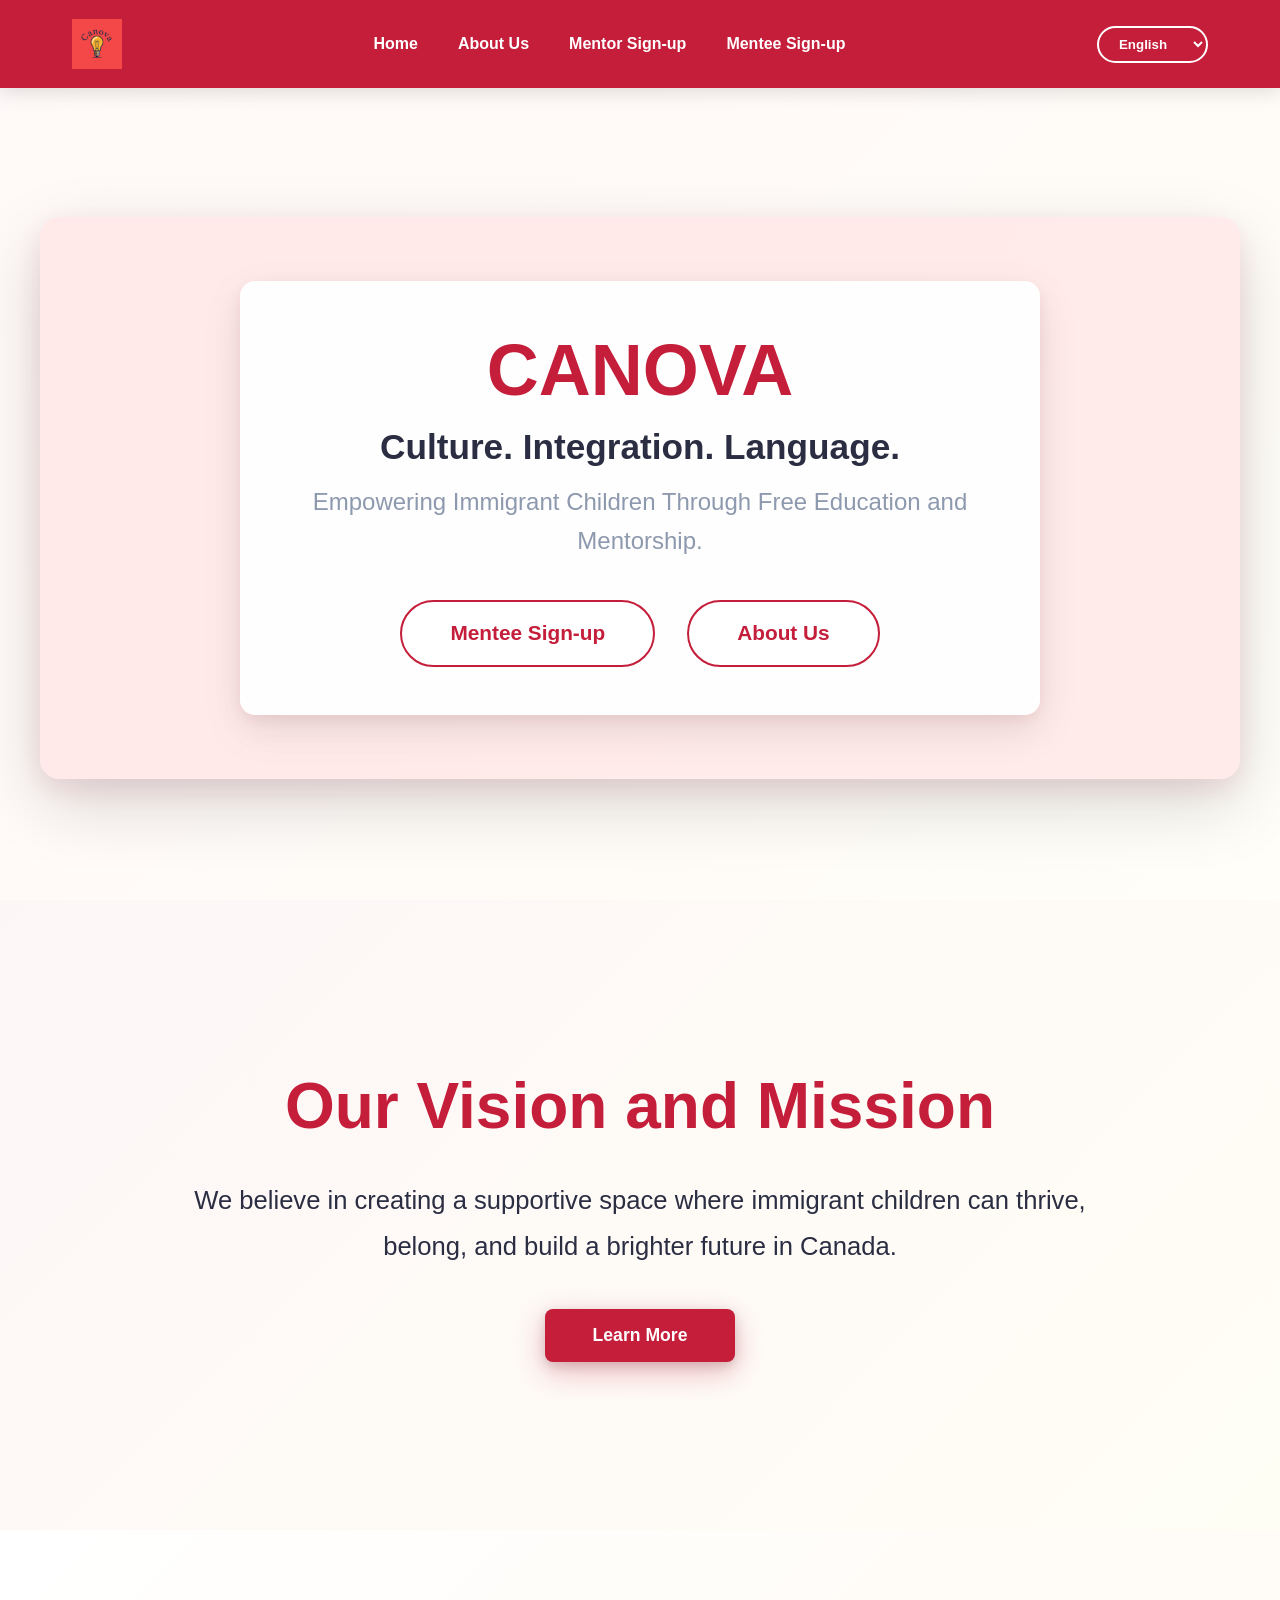
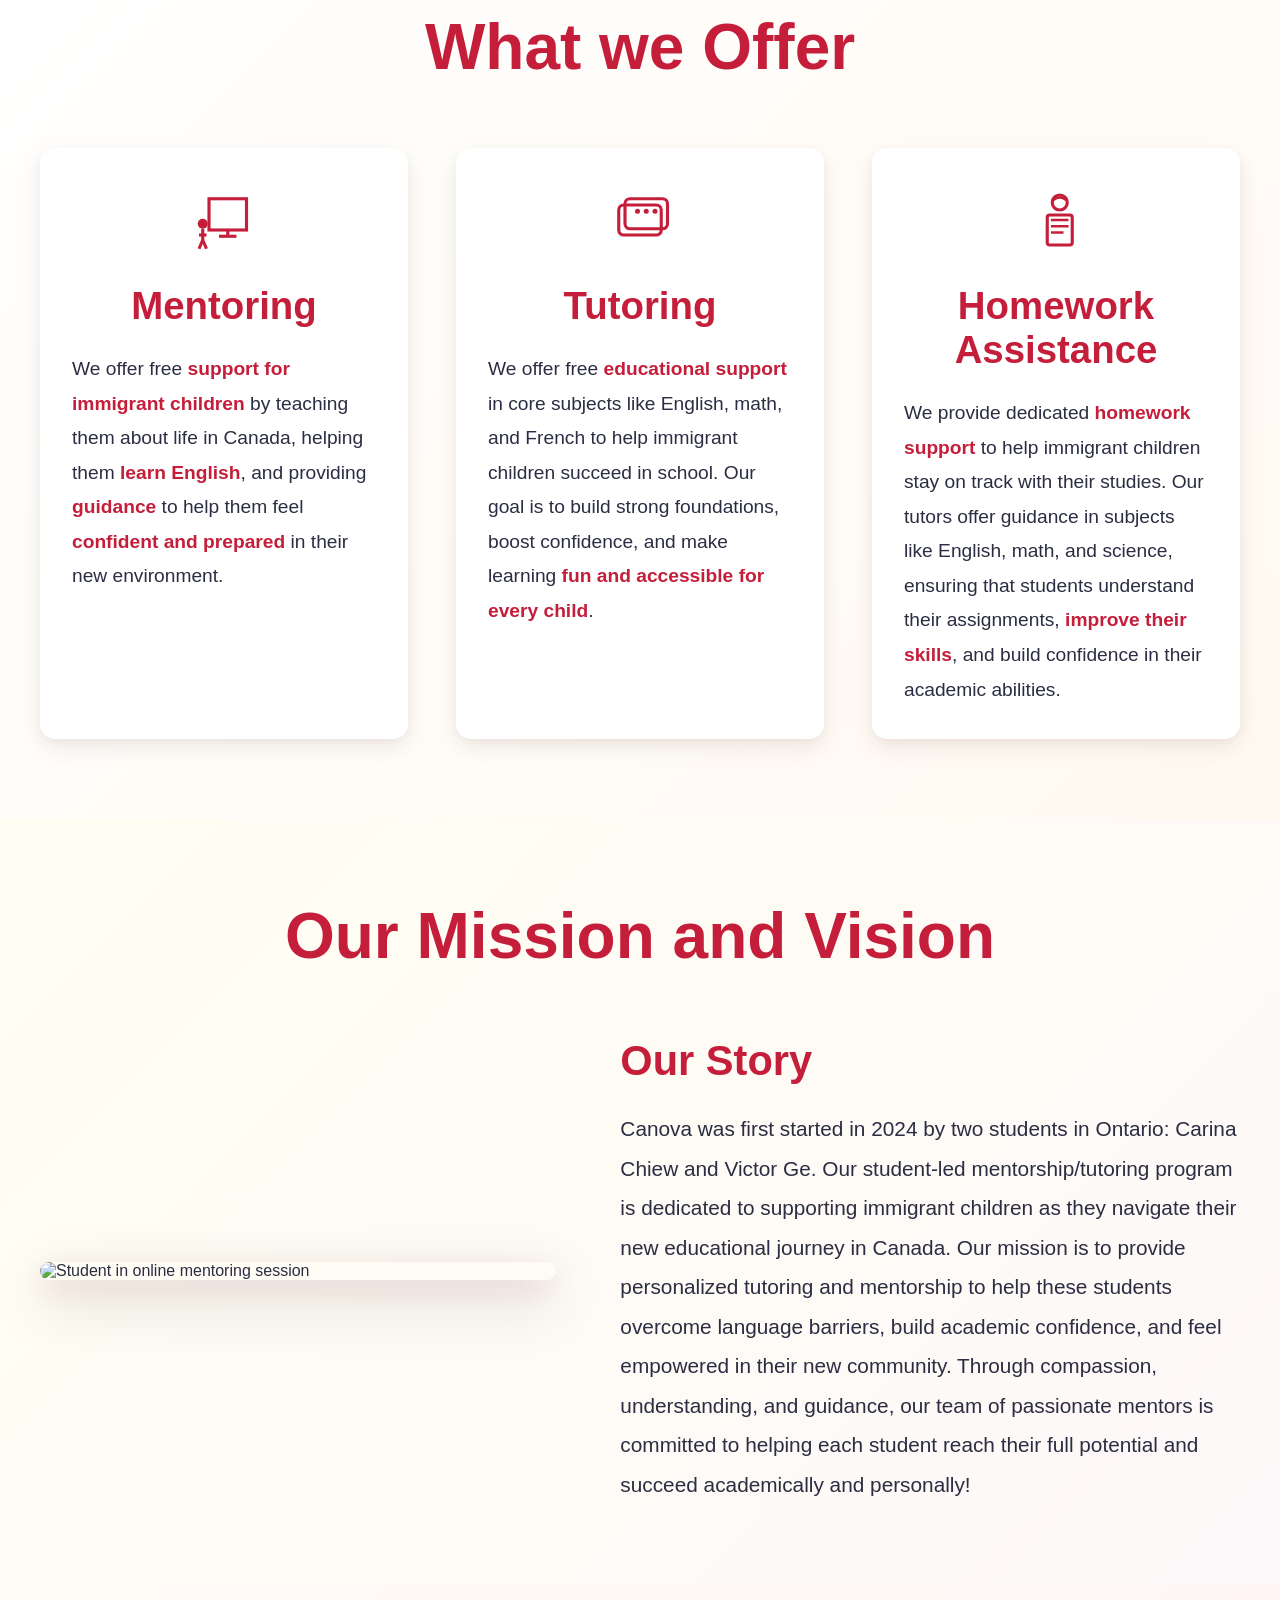
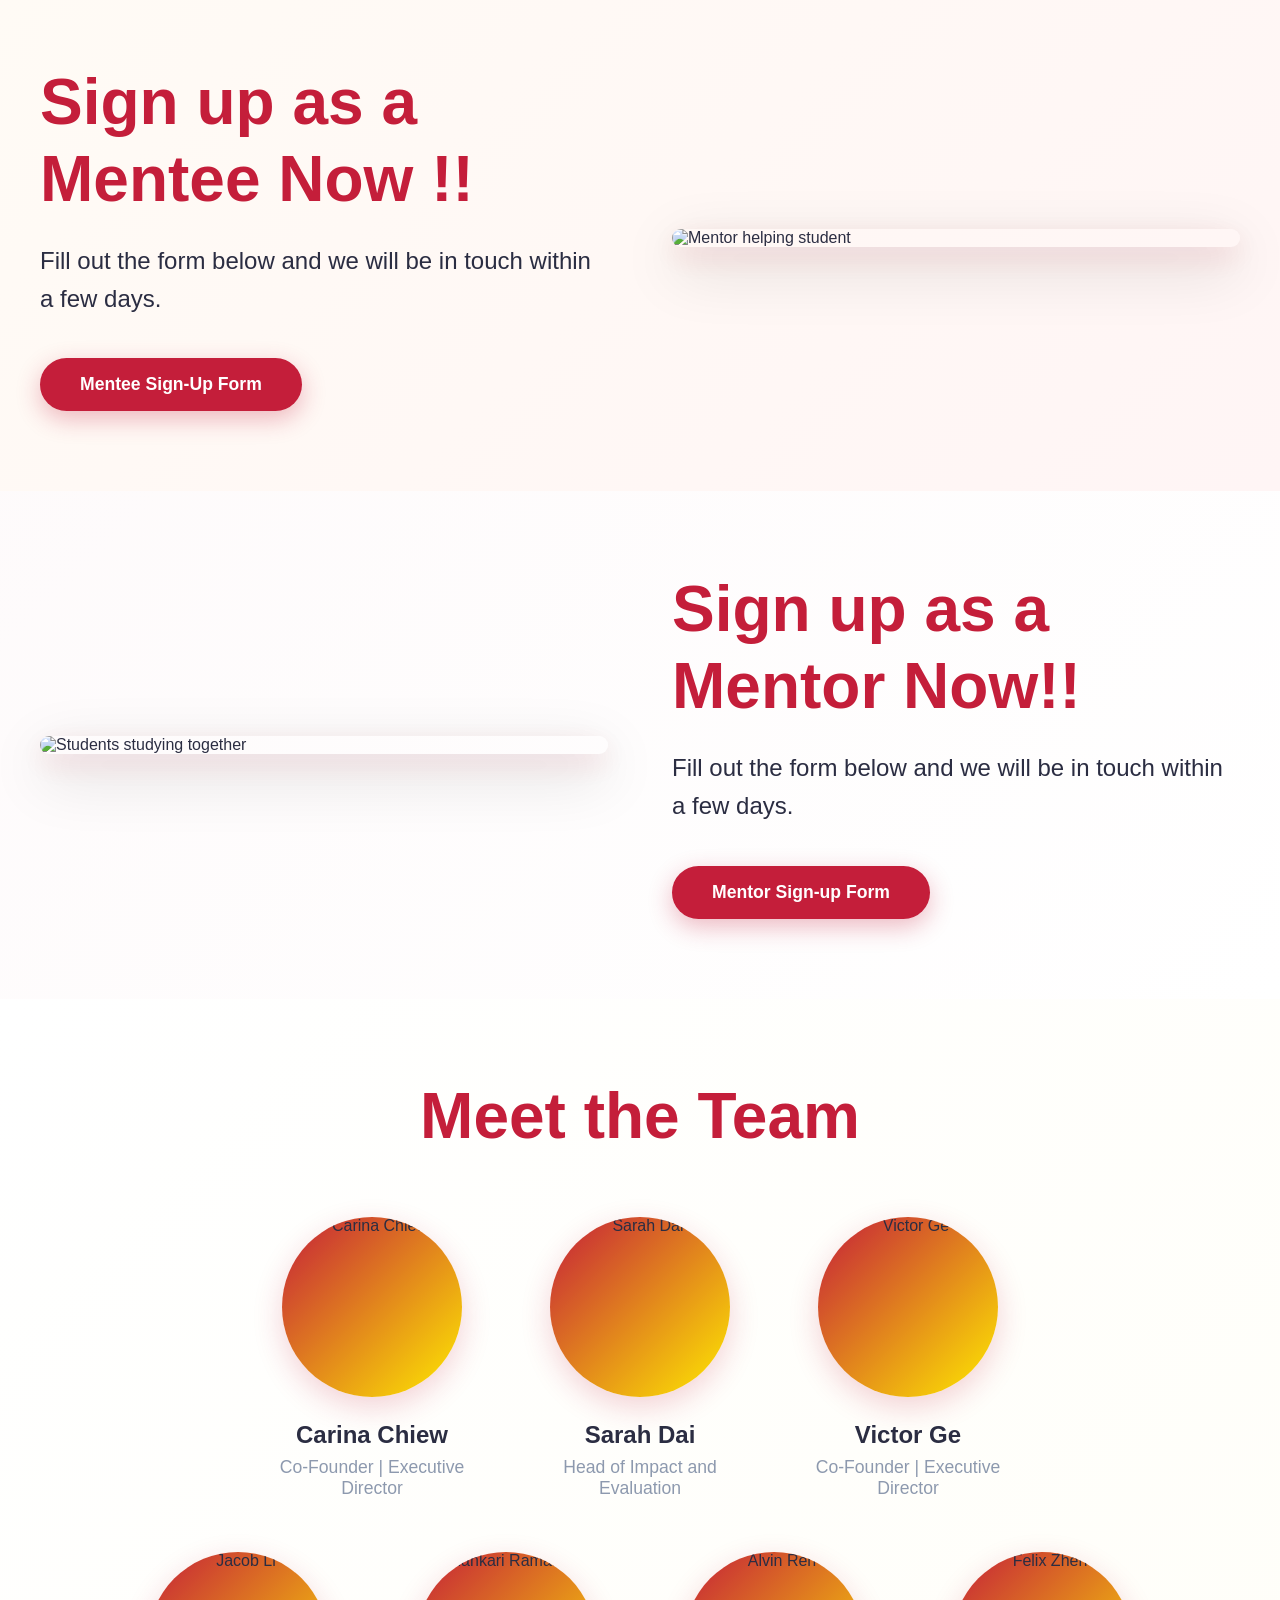
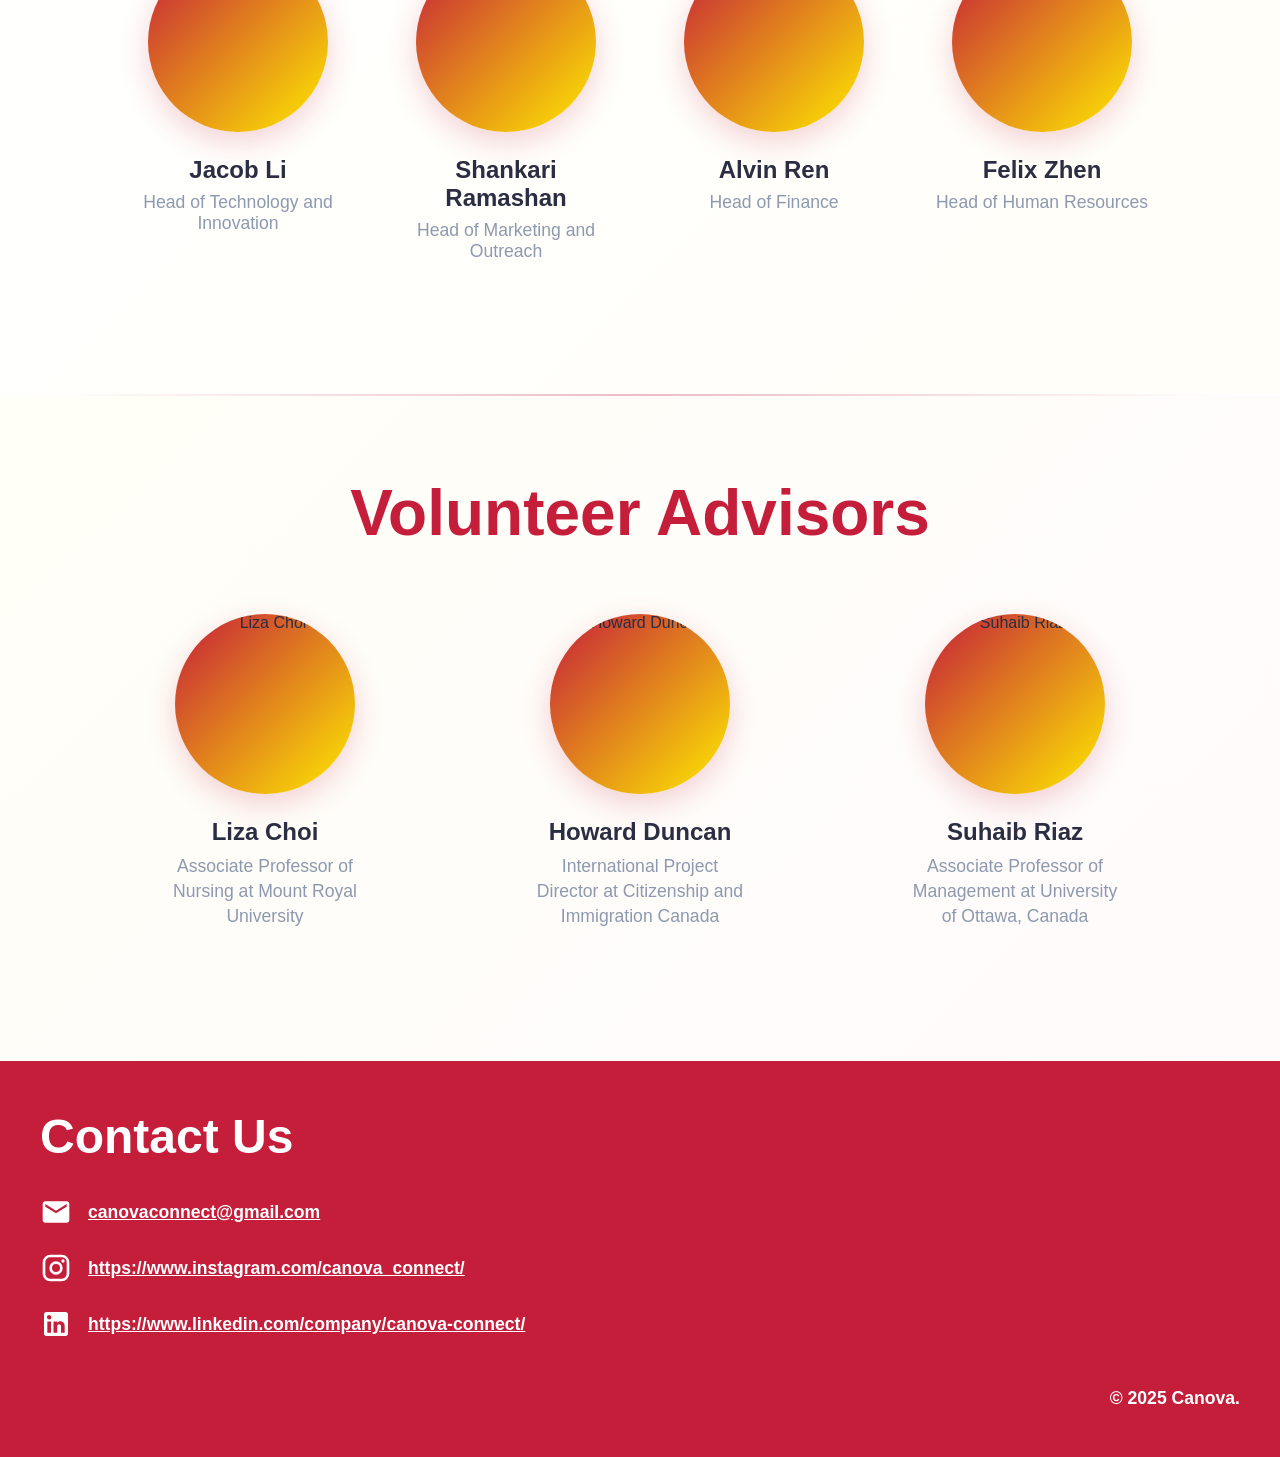
==== index.html @ a2d25b33 "Add logo" ====
<!DOCTYPE html>
<html lang="en">
<head>
    <meta charset="UTF-8">
    <meta name="viewport" content="width=device-width, initial-scale=1.0">
    <title>Canova - Mentoring Excellence</title>
    <link rel="stylesheet" href="styles.css">
</head>
<body class="page-loading">
    <section class="home" id="home">
        <nav class="home-navbar">
            <div class="nav-container">
                <img src="Images/Canova Logo.png" alt="Canova Logo" class="navbar-logo">
                <ul class="nav-links">
                    <li><a href="#home">Home</a></li>
                    <li><a href="#about">About Us</a></li>
                    <li><a href="#mentor">Mentor Sign-up</a></li>
                    <li><a href="#mentee">Mentee Sign-up</a></li>
                </ul>
                <div class="language-selector">
                    <select id="languageSelect">
                        <option value="en">English</option>
                        <option value="zh">中文</option>
                        <option value="fr">Français</option>
                        <option value="ar">العربية</option>
                    </select>
                </div>
            </div>
        </nav>
        <div class="home-graphic">
            <div class="home-content">
                <h1 class="home-title">CANOVA</h1>
                <p class="home-subtitle">Culture. Integration. Language.</p>
                <p class="home-description">Empowering Immigrant Children Through Free Education and Mentorship.</p>
                <div class="home-buttons">
                    <button class="home-btn">Mentee Sign-up</button>
                    <button class="home-btn">About Us</button>
                </div>
            </div>
        </div>
    </section>

    <section class="vision-mission">
        <div class="vision-content">
            <h2 class="vision-title">Our Vision and Mission</h2>
            <p class="vision-description">We believe in creating a supportive space where immigrant children can thrive, belong, and build a brighter future in Canada.</p>
            <button class="vision-btn">Learn More</button>
        </div>
    </section>

    <section class="services">
        <h2 class="services-title">What we Offer</h2>
        <div class="services-grid">
            <div class="service-card">
                <div class="service-icon">
                    <svg viewBox="0 0 64 64" width="80" height="80">
                        <rect x="20" y="15" width="30" height="25" fill="none" stroke="currentColor" stroke-width="2.5"/>
                        <line x1="35" y1="40" x2="35" y2="45" stroke="currentColor" stroke-width="2.5"/>
                        <line x1="28" y1="45" x2="42" y2="45" stroke="currentColor" stroke-width="2.5"/>
                        <circle cx="15" cy="35" r="4" fill="currentColor"/>
                        <line x1="15" y1="39" x2="15" y2="48" stroke="currentColor" stroke-width="2.5"/>
                        <line x1="12" y1="44" x2="18" y2="44" stroke="currentColor" stroke-width="2.5"/>
                        <line x1="15" y1="48" x2="12" y2="55" stroke="currentColor" stroke-width="2.5"/>
                        <line x1="15" y1="48" x2="18" y2="55" stroke="currentColor" stroke-width="2.5"/>
                    </svg>
                </div>
                <h3 class="service-name">Mentoring</h3>
                <p class="service-description">We offer free <strong>support for immigrant children</strong> by teaching them about life in Canada, helping them <strong>learn English</strong>, and providing <strong>guidance</strong> to help them feel <strong>confident and prepared</strong> in their new environment.</p>
            </div>

            <div class="service-card">
                <div class="service-icon">
                    <svg viewBox="0 0 64 64" width="80" height="80">
                        <rect x="15" y="20" width="34" height="24" rx="4" fill="none" stroke="currentColor" stroke-width="2.5"/>
                        <rect x="20" y="15" width="34" height="24" rx="4" fill="none" stroke="currentColor" stroke-width="2.5"/>
                        <circle cx="30" cy="25" r="2" fill="currentColor"/>
                        <circle cx="37" cy="25" r="2" fill="currentColor"/>
                        <circle cx="44" cy="25" r="2" fill="currentColor"/>
                    </svg>
                </div>
                <h3 class="service-name">Tutoring</h3>
                <p class="service-description">We offer free <strong>educational support</strong> in core subjects like English, math, and French to help immigrant children succeed in school. Our goal is to build strong foundations, boost confidence, and make learning <strong>fun and accessible for every child</strong>.</p>
            </div>

            <div class="service-card">
                <div class="service-icon">
                    <svg viewBox="0 0 64 64" width="80" height="80">
                        <rect x="25" y="28" width="20" height="24" rx="2" fill="none" stroke="currentColor" stroke-width="2.5"/>
                        <line x1="28" y1="32" x2="42" y2="32" stroke="currentColor" stroke-width="2"/>
                        <line x1="28" y1="37" x2="42" y2="37" stroke="currentColor" stroke-width="2"/>
                        <line x1="28" y1="42" x2="38" y2="42" stroke="currentColor" stroke-width="2"/>
                        <circle cx="35" cy="18" r="6" fill="none" stroke="currentColor" stroke-width="2.5"/>
                        <path d="M 30 16 Q 35 12 40 16" fill="none" stroke="currentColor" stroke-width="2"/>
                    </svg>
                </div>
                <h3 class="service-name">Homework Assistance</h3>
                <p class="service-description">We provide dedicated <strong>homework support</strong> to help immigrant children stay on track with their studies. Our tutors offer guidance in subjects like English, math, and science, ensuring that students understand their assignments, <strong>improve their skills</strong>, and build confidence in their academic abilities.</p>
            </div>
        </div>
    </section>

    <section class="about" id="about">
        <h2 class="about-title">Our Mission and Vision</h2>
        <div class="about-content">
            <div class="about-image">
                <img src="https://images.unsplash.com/photo-1588196749597-9ff075ee6b5b?w=800&h=600&fit=crop" alt="Student in online mentoring session">
            </div>
            <div class="about-text">
                <h3 class="about-subtitle">Our Story</h3>
                <p class="about-description">Canova was first started in 2024 by two students in Ontario: Carina Chiew and Victor Ge. Our student-led mentorship/tutoring program is dedicated to supporting immigrant children as they navigate their new educational journey in Canada. Our mission is to provide personalized tutoring and mentorship to help these students overcome language barriers, build academic confidence, and feel empowered in their new community. Through compassion, understanding, and guidance, our team of passionate mentors is committed to helping each student reach their full potential and succeed academically and personally!</p>
            </div>
        </div>
    </section>

    <section class="mentee-signup" id="mentee">
        <div class="mentee-content">
            <div class="mentee-text">
                <h2 class="mentee-title">Sign up as a Mentee Now !!</h2>
                <p class="mentee-subtitle">Fill out the form below and we will be in touch within a few days.</p>
                <button class="mentee-btn" onclick="window.open('https://docs.google.com/forms/d/e/1FAIpQLScs2zpTqxPdAQpBk4D53STy0YAyJtk_Uyi7zuVWt-JgDgeX0w/viewform', '_blank')">Mentee Sign-Up Form</button>
            </div>
            <div class="mentee-image">
                <img src="https://images.unsplash.com/photo-1509062522246-3755977927d7?w=800&h=600&fit=crop" alt="Mentor helping student">
            </div>
        </div>
    </section>

    <section class="mentor-signup" id="mentor">
        <div class="mentor-content">
            <div class="mentor-image">
                <img src="images/Canova Mentor.jpg" alt="Students studying together">
            </div>
            <div class="mentor-text">
                <h2 class="mentor-title">Sign up as a Mentor Now!!</h2>
                <p class="mentor-subtitle">Fill out the form below and we will be in touch within a few days.</p>
                <button class="mentor-btn" onclick="window.open('https://docs.google.com/forms/d/e/1FAIpQLScNEkWO2XZWXplCTbgCSlNA4Svyn-ZhU9j05waQY27UTlFPFA/viewform', '_blank')">Mentor Sign-up Form</button>
            </div>
        </div>
    </section>

    <section class="team" id="team">
        <h2 class="team-title">Meet the Team</h2>
        <div class="team-container">
            <div class="team-row">
                <div class="team-member">
                    <div class="team-circle">
                        <img src="images/carina.jpg" alt="Carina Chiew">
                    </div>
                    <h3 class="member-name">Carina Chiew</h3>
                    <p class="member-position">Co-Founder | Executive Director</p>
                </div>
                <div class="team-member">
                    <div class="team-circle">
                        <img src="images/sarah.jpg" alt="Sarah Dai">
                    </div>
                    <h3 class="member-name">Sarah Dai</h3>
                    <p class="member-position">Head of Impact and Evaluation</p>
                </div>
                <div class="team-member">
                    <div class="team-circle">
                        <img src="images/victor.jpg" alt="Victor Ge">
                    </div>
                    <h3 class="member-name">Victor Ge</h3>
                    <p class="member-position">Co-Founder | Executive Director</p>
                </div>
            </div>
            <div class="team-row team-row-centered">
                <div class="team-member">
                    <div class="team-circle">
                        <img src="images/jacob.jpg" alt="Jacob Li">
                    </div>
                    <h3 class="member-name">Jacob Li</h3>
                    <p class="member-position">Head of Technology and Innovation</p>
                </div>
                <div class="team-member">
                    <div class="team-circle">
                        <img src="images/shankari.jpg" alt="Shankari Ramashan">
                    </div>
                    <h3 class="member-name">Shankari Ramashan</h3>
                    <p class="member-position">Head of Marketing and Outreach</p>
                </div>
                <div class="team-member">
                    <div class="team-circle">
                        <img src="images/alvin.jpg" alt="Alvin Ren">
                    </div>
                    <h3 class="member-name">Alvin Ren</h3>
                    <p class="member-position">Head of Finance</p>
                </div>
                <div class="team-member">
                    <div class="team-circle">
                        <img src="images/felix.jpg" alt="Felix Zhen">
                    </div>
                    <h3 class="member-name">Felix Zhen</h3>
                    <p class="member-position">Head of Human Resources</p>
                </div>
            </div>
        </div>
    </section>

    <div class="section-divider"></div>

    <section class="advisors" id="advisors">
        <h2 class="advisors-title">Volunteer Advisors</h2>
        <div class="advisors-container">
            <div class="team-row">
                <div class="team-member">
                    <div class="team-circle">
                        <img src="images/liza.jpg" alt="Liza Choi">
                    </div>
                    <h3 class="member-name">Liza Choi</h3>
                    <p class="member-position">Associate Professor of Nursing at Mount Royal University</p>
                </div>
                <div class="team-member">
                    <div class="team-circle">
                        <img src="images/howard.jpg" alt="Howard Duncan">
                    </div>
                    <h3 class="member-name">Howard Duncan</h3>
                    <p class="member-position">International Project Director at Citizenship and Immigration Canada</p>
                </div>
                <div class="team-member">
                    <div class="team-circle">
                        <img src="images/suhaib.jpg" alt="Suhaib Riaz">
                    </div>
                    <h3 class="member-name">Suhaib Riaz</h3>
                    <p class="member-position">Associate Professor of Management at University of Ottawa, Canada</p>
                </div>
            </div>
        </div>
    </section>

    <footer class="footer">
        <div class="footer-content">
            <h2 class="footer-title">Contact Us</h2>
            <div class="footer-links">
                <div class="footer-item">
                    <svg class="footer-icon" viewBox="0 0 24 24" width="32" height="32">
                        <path fill="currentColor" d="M20 4H4c-1.1 0-1.99.9-1.99 2L2 18c0 1.1.9 2 2 2h16c1.1 0 2-.9 2-2V6c0-1.1-.9-2-2-2zm0 4l-8 5-8-5V6l8 5 8-5v2z"/>
                    </svg>
                    <a href="mailto:canovaconnect@gmail.com">canovaconnect@gmail.com</a>
                </div>
                <div class="footer-item">
                    <svg class="footer-icon" viewBox="0 0 24 24" width="32" height="32">
                        <path fill="currentColor" d="M7.8 2h8.4C19.4 2 22 4.6 22 7.8v8.4a5.8 5.8 0 0 1-5.8 5.8H7.8C4.6 22 2 19.4 2 16.2V7.8A5.8 5.8 0 0 1 7.8 2m-.2 2A3.6 3.6 0 0 0 4 7.6v8.8C4 18.39 5.61 20 7.6 20h8.8a3.6 3.6 0 0 0 3.6-3.6V7.6C20 5.61 18.39 4 16.4 4H7.6m9.65 1.5a1.25 1.25 0 0 1 1.25 1.25A1.25 1.25 0 0 1 17.25 8 1.25 1.25 0 0 1 16 6.75a1.25 1.25 0 0 1 1.25-1.25M12 7a5 5 0 0 1 5 5 5 5 0 0 1-5 5 5 5 0 0 1-5-5 5 5 0 0 1 5-5m0 2a3 3 0 0 0-3 3 3 3 0 0 0 3 3 3 3 0 0 0 3-3 3 3 0 0 0-3-3z"/>
                    </svg>
                    <a href="https://www.instagram.com/canova_connect/" target="_blank">https://www.instagram.com/canova_connect/</a>
                </div>
                <div class="footer-item">
                    <svg class="footer-icon" viewBox="0 0 24 24" width="32" height="32">
                        <path fill="currentColor" d="M19 3a2 2 0 0 1 2 2v14a2 2 0 0 1-2 2H5a2 2 0 0 1-2-2V5a2 2 0 0 1 2-2h14m-.5 15.5v-5.3a3.26 3.26 0 0 0-3.26-3.26c-.85 0-1.84.52-2.32 1.3v-1.11h-2.79v8.37h2.79v-4.93c0-.77.62-1.4 1.39-1.4a1.4 1.4 0 0 1 1.4 1.4v4.93h2.79M6.88 8.56a1.68 1.68 0 0 0 1.68-1.68c0-.93-.75-1.69-1.68-1.69a1.69 1.69 0 0 0-1.69 1.69c0 .93.76 1.68 1.69 1.68m1.39 9.94v-8.37H5.5v8.37h2.77z"/>
                    </svg>
                    <a href="https://www.linkedin.com/company/canova-connect/" target="_blank">https://www.linkedin.com/company/canova-connect/</a>
                </div>
            </div>
            <p class="footer-copyright">© 2025 Canova.</p>
        </div>
    </footer>

    <script src="script.js"></script>
</body>
</html>
---- styles.css ----
* {
    margin: 0;
    padding: 0;
    box-sizing: border-box;
}

:root {
    --canova-red: #C41E3A;
    --canova-yellow: #FFEB00;
    --canova-white: #FFFFFF;
    --text-dark: #2B2D42;
    --text-light: #8D99AE;
}

body {
    font-family: 'Segoe UI', Tahoma, Geneva, Verdana, sans-serif;
    overflow-x: hidden;
    background-color: var(--canova-white);
    color: var(--text-dark);
}

body.page-loading .home-navbar {
    opacity: 0;
}

body.page-loaded .home-navbar {
    animation: navbarFadeIn 0.6s ease forwards;
}

body.page-loading .home-content,
body.page-loading .home-graphic {
    opacity: 0;
    transform: translateY(40px);
}

body.page-loaded .home-content {
    animation: slideUpFadeIn 0.8s ease 0.2s forwards;
}

body.page-loaded .home-graphic {
    animation: slideUpFadeIn 0.8s ease 0.3s forwards;
}

@keyframes navbarFadeIn {
    from {
        opacity: 0;
    }
    to {
        opacity: 1;
    }
}

@keyframes slideUpFadeIn {
    from {
        opacity: 0;
        transform: translateY(40px);
    }
    to {
        opacity: 1;
        transform: translateY(0);
    }
}

/* Home Section */
.home {
    min-height: 100vh;
    display: flex;
    flex-direction: column;
    align-items: center;
    justify-content: center;
    padding: 0;
    position: relative;
    width: 100%;
    background: linear-gradient(135deg, #FFF8F8 0%, #FFFEF8 100%);
}

/* Home Navbar */
.home-navbar {
    width: 100%;
    background: var(--canova-red);
    backdrop-filter: blur(10px);
    box-shadow: 0 2px 20px rgba(0, 0, 0, 0.15);
    position: fixed;
    top: 0;
    left: 0;
    z-index: 1000;
}

.nav-container {
    max-width: 1200px;
    margin: 0 auto;
    padding: 1.2rem 2rem;
    display: flex;
    justify-content: space-between;
    align-items: center;
    gap: 2rem;
}

.navbar-logo {
    height: 50px;
    width: auto;
    object-fit: contain;
}

.nav-links {
    display: flex;
    list-style: none;
    gap: 2.5rem;
    margin: 0;
}

.nav-links a {
    text-decoration: none;
    color: white;
    font-weight: 600;
    font-size: 1rem;
    transition: color 0.3s ease;
    position: relative;
}

.nav-links a:hover {
    color: var(--canova-yellow);
}

.nav-links a::after {
    content: '';
    position: absolute;
    bottom: -5px;
    left: 0;
    width: 0;
    height: 2px;
    background: var(--canova-yellow);
    transition: width 0.3s ease;
}

.nav-links a:hover::after {
    width: 100%;
}

/* Language Selector */
.language-selector select {
    padding: 0.5rem 1rem;
    border: 2px solid white;
    border-radius: 25px;
    background: transparent;
    color: white;
    font-weight: 600;
    cursor: pointer;
    transition: all 0.3s ease;
    outline: none;
}

.language-selector select:hover {
    background: white;
    color: var(--canova-red);
}

.language-selector select:focus {
    box-shadow: 0 0 0 3px rgba(255, 255, 255, 0.3);
}

.home-graphic {
    width: 100%;
    max-width: 1200px;
    background-image: url('images/Canova Grad.jpg');
    background-size: cover;
    background-position: center;
    background-repeat: no-repeat;
    border-radius: 20px;
    padding: 4rem 2rem;
    box-shadow: 0 25px 70px rgba(0, 0, 0, 0.15), 0 10px 30px rgba(196, 30, 58, 0.1);
    display: flex;
    align-items: center;
    justify-content: center;
    min-height: 500px;
    margin-top: 6rem;
    position: relative;
    transition: transform 0.3s ease, box-shadow 0.3s ease;
}

.home-graphic:hover {
    transform: translateY(-5px);
    box-shadow: 0 30px 80px rgba(0, 0, 0, 0.2), 0 15px 40px rgba(196, 30, 58, 0.15);
}

.home-graphic::before {
    content: '';
    position: absolute;
    top: 0;
    left: 0;
    right: 0;
    bottom: 0;
    background: rgba(255, 220, 220, 0.55);
    border-radius: 20px;
    z-index: 1;
}

.home-content {
    text-align: center;
    background: rgba(255, 255, 255, 0.95);
    padding: 3rem;
    border-radius: 15px;
    max-width: 800px;
    position: relative;
    z-index: 2;
    box-shadow: 0 15px 40px rgba(0, 0, 0, 0.1), 0 5px 15px rgba(196, 30, 58, 0.08);
}

.home-title {
    font-size: 4.5rem;
    font-weight: 700;
    color: var(--canova-red);
    margin-bottom: 1rem;
}

.home-subtitle {
    font-size: 2.2rem;
    color: var(--text-dark);
    font-weight: 600;
    margin-bottom: 1rem;
}

.home-description {
    font-size: 1.5rem;
    color: var(--text-light);
    margin-bottom: 2.5rem;
    line-height: 1.6;
}

.home-buttons {
    display: flex;
    gap: 2rem;
    justify-content: center;
    align-items: center;
}

.home-btn {
    padding: 1.2rem 3rem;
    font-size: 1.3rem;
    border: 2px solid var(--canova-red);
    background: var(--canova-white);
    color: var(--canova-red);
    border-radius: 50px;
    cursor: pointer;
    font-weight: 600;
    transition: all 0.3s ease;
}

.home-btn:hover {
    background: var(--canova-red);
    color: white;
    transform: translateY(-3px);
    box-shadow: 0 10px 30px rgba(196, 30, 58, 0.3);
}

/* Vision and Mission Section */
.vision-mission {
    min-height: 70vh;
    display: flex;
    align-items: center;
    justify-content: center;
    padding: 4rem 2rem;
    background: linear-gradient(135deg, rgba(196, 30, 58, 0.04), rgba(255, 235, 0, 0.04));
    position: relative;
}

.vision-content {
    text-align: center;
    max-width: 900px;
    opacity: 0;
    transform: translateY(50px);
    transition: opacity 1s ease, transform 1s ease;
}

.vision-content.visible {
    opacity: 1;
    transform: translateY(0);
}

.vision-title {
    font-size: 4rem;
    font-weight: 700;
    color: var(--canova-red);
    margin-bottom: 2rem;
    line-height: 1.2;
}

.vision-description {
    font-size: 1.6rem;
    color: var(--text-dark);
    line-height: 1.8;
    margin-bottom: 2.5rem;
    font-weight: 400;
}

.vision-btn {
    padding: 1rem 3rem;
    font-size: 1.1rem;
    border: none;
    background: var(--canova-red);
    color: white;
    border-radius: 8px;
    cursor: pointer;
    font-weight: 600;
    transition: all 0.3s ease;
    box-shadow: 0 10px 30px rgba(196, 30, 58, 0.3), 0 4px 12px rgba(0, 0, 0, 0.15);
}

.vision-btn:hover {
    transform: translateY(-4px);
    box-shadow: 0 15px 45px rgba(196, 30, 58, 0.4), 0 8px 20px rgba(0, 0, 0, 0.2);
    background: #A01828;
}

/* Services Section */
.services {
    padding: 5rem 2rem;
    background: linear-gradient(135deg, #FFFFFF 0%, #FFF9F0 100%);
}

.services-title {
    font-size: 4rem;
    font-weight: 700;
    color: var(--canova-red);
    text-align: center;
    margin-bottom: 4rem;
}

.services-grid {
    max-width: 1200px;
    margin: 0 auto;
    display: grid;
    grid-template-columns: repeat(3, 1fr);
    gap: 3rem;
}

.service-card {
    text-align: center;
    padding: 2rem;
    opacity: 0;
    transform: translateY(30px);
    transition: opacity 0.8s ease, transform 0.8s ease, box-shadow 0.3s ease;
    background: white;
    border-radius: 15px;
    box-shadow: 0 8px 25px rgba(0, 0, 0, 0.08), 0 3px 10px rgba(196, 30, 58, 0.05);
}

.service-card:hover {
    transform: translateY(-8px);
    box-shadow: 0 15px 40px rgba(0, 0, 0, 0.12), 0 8px 20px rgba(196, 30, 58, 0.1);
}

.service-card.visible {
    opacity: 1;
    transform: translateY(0);
}

.service-card:nth-child(2) {
    transition-delay: 0.2s;
}

.service-card:nth-child(3) {
    transition-delay: 0.4s;
}

.service-icon {
    color: var(--canova-red);
    margin-bottom: 1.5rem;
    display: flex;
    justify-content: center;
}

.service-name {
    font-size: 2.4rem;
    font-weight: 700;
    color: var(--canova-red);
    margin-bottom: 1.5rem;
}

.service-description {
    font-size: 1.2rem;
    color: var(--text-dark);
    line-height: 1.8;
    text-align: left;
}

.service-description strong {
    color: var(--canova-red);
    font-weight: 600;
}

/* About Section */
.about {
    padding: 5rem 2rem;
    background: linear-gradient(135deg, rgba(255, 235, 0, 0.05), rgba(196, 30, 58, 0.03));
}

.about-title {
    font-size: 4rem;
    font-weight: 700;
    color: var(--canova-red);
    text-align: center;
    margin-bottom: 4rem;
    opacity: 0;
    transform: translateY(30px);
    transition: opacity 0.8s ease, transform 0.8s ease;
}

.about-title.visible {
    opacity: 1;
    transform: translateY(0);
}

.about-content {
    max-width: 1200px;
    margin: 0 auto;
    display: grid;
    grid-template-columns: 1fr 1.2fr;
    gap: 4rem;
    align-items: center;
    opacity: 0;
    transform: translateY(30px);
    transition: opacity 0.8s ease 0.3s, transform 0.8s ease 0.3s;
}

.about-content.visible {
    opacity: 1;
    transform: translateY(0);
}

.about-image {
    border-radius: 20px;
    overflow: hidden;
    box-shadow: 0 20px 60px rgba(0, 0, 0, 0.2), 0 10px 30px rgba(196, 30, 58, 0.12);
    transition: transform 0.3s ease, box-shadow 0.3s ease;
}

.about-image:hover {
    transform: translateY(-5px) scale(1.02);
    box-shadow: 0 25px 70px rgba(0, 0, 0, 0.25), 0 15px 40px rgba(196, 30, 58, 0.18);
}

.about-image img {
    width: 100%;
    height: auto;
    display: block;
}

.about-subtitle {
    font-size: 2.6rem;
    font-weight: 700;
    color: var(--canova-red);
    margin-bottom: 1.5rem;
}

.about-description {
    font-size: 1.3rem;
    color: var(--text-dark);
    line-height: 1.9;
    text-align: left;
}

/* Mentee Sign-up Section */
.mentee-signup {
    padding: 5rem 2rem;
    background: linear-gradient(135deg, #FFFBF5 0%, #FFF5F5 100%);
}

.mentee-content {
    max-width: 1200px;
    margin: 0 auto;
    display: grid;
    grid-template-columns: 1fr 1fr;
    gap: 4rem;
    align-items: center;
    opacity: 0;
    transform: translateY(30px);
    transition: opacity 0.8s ease, transform 0.8s ease;
}

.mentee-content.visible {
    opacity: 1;
    transform: translateY(0);
}

.mentee-text {
    text-align: left;
}

.mentee-title {
    font-size: 4rem;
    font-weight: 700;
    color: var(--canova-red);
    margin-bottom: 1.5rem;
    line-height: 1.2;
}

.mentee-subtitle {
    font-size: 1.5rem;
    color: var(--text-dark);
    margin-bottom: 2.5rem;
    line-height: 1.6;
}

.mentee-btn {
    padding: 1rem 2.5rem;
    font-size: 1.1rem;
    border: none;
    background: var(--canova-red);
    color: white;
    border-radius: 50px;
    cursor: pointer;
    font-weight: 600;
    transition: all 0.3s ease;
    box-shadow: 0 8px 25px rgba(196, 30, 58, 0.3);
}

.mentee-btn:hover {
    transform: translateY(-3px);
    box-shadow: 0 12px 35px rgba(196, 30, 58, 0.4);
    background: #A01828;
}

.mentee-image {
    border-radius: 20px;
    overflow: hidden;
    box-shadow: 0 20px 60px rgba(0, 0, 0, 0.2), 0 10px 30px rgba(196, 30, 58, 0.12);
    transition: transform 0.3s ease, box-shadow 0.3s ease;
}

.mentee-image:hover {
    transform: translateY(-5px) scale(1.02);
    box-shadow: 0 25px 70px rgba(0, 0, 0, 0.25), 0 15px 40px rgba(196, 30, 58, 0.18);
}

.mentee-image img {
    width: 100%;
    height: auto;
    display: block;
}

/* Mentor Sign-up Section */
.mentor-signup {
    padding: 5rem 2rem;
    background: linear-gradient(135deg, rgba(196, 30, 58, 0.02), rgba(255, 255, 255, 0.95));
}

.mentor-content {
    max-width: 1200px;
    margin: 0 auto;
    display: grid;
    grid-template-columns: 1fr 1fr;
    gap: 4rem;
    align-items: center;
    opacity: 0;
    transform: translateY(30px);
    transition: opacity 0.8s ease, transform 0.8s ease;
}

.mentor-content.visible {
    opacity: 1;
    transform: translateY(0);
}

.mentor-text {
    text-align: left;
}

.mentor-title {
    font-size: 4rem;
    font-weight: 700;
    color: var(--canova-red);
    margin-bottom: 1.5rem;
    line-height: 1.2;
}

.mentor-subtitle {
    font-size: 1.5rem;
    color: var(--text-dark);
    margin-bottom: 2.5rem;
    line-height: 1.6;
}

.mentor-btn {
    padding: 1rem 2.5rem;
    font-size: 1.1rem;
    border: none;
    background: var(--canova-red);
    color: white;
    border-radius: 50px;
    cursor: pointer;
    font-weight: 600;
    transition: all 0.3s ease;
    box-shadow: 0 8px 25px rgba(196, 30, 58, 0.3);
}

.mentor-btn:hover {
    transform: translateY(-3px);
    box-shadow: 0 12px 35px rgba(196, 30, 58, 0.4);
    background: #A01828;
}

.mentor-image {
    border-radius: 20px;
    overflow: hidden;
    box-shadow: 0 20px 60px rgba(0, 0, 0, 0.2), 0 10px 30px rgba(196, 30, 58, 0.12);
    transition: transform 0.3s ease, box-shadow 0.3s ease;
}

.mentor-image:hover {
    transform: translateY(-5px) scale(1.02);
    box-shadow: 0 25px 70px rgba(0, 0, 0, 0.25), 0 15px 40px rgba(196, 30, 58, 0.18);
}

.mentor-image img {
    width: 100%;
    height: auto;
    display: block;
}

/* Team Section */
.team {
    padding: 5rem 2rem;
    background: linear-gradient(135deg, #FFFFFF 0%, #FFFEF8 100%);
}

.team-title {
    font-size: 4rem;
    font-weight: 700;
    color: var(--canova-red);
    text-align: center;
    margin-bottom: 4rem;
    opacity: 0;
    transform: translateY(30px);
    transition: opacity 0.8s ease, transform 0.8s ease;
}

.team-title.visible {
    opacity: 1;
    transform: translateY(0);
}

.team-container {
    max-width: 1200px;
    margin: 0 auto;
}

.team-row {
    display: flex;
    justify-content: center;
    gap: 3rem;
    margin-bottom: 3rem;
    flex-wrap: nowrap;
    opacity: 0;
    transform: translateY(30px);
    transition: opacity 0.8s ease, transform 0.8s ease;
}

.team-row.visible {
    opacity: 1;
    transform: translateY(0);
}

.team-row-centered {
    max-width: 1200px;
    margin: 0 auto 3rem;
}

.team-member {
    text-align: center;
    flex: 0 0 auto;
    width: 220px;
}

.team-circle {
    width: 180px;
    height: 180px;
    border-radius: 50%;
    background: linear-gradient(135deg, var(--canova-red), var(--canova-yellow));
    margin: 0 auto 1.5rem;
    box-shadow: 0 10px 30px rgba(196, 30, 58, 0.2);
    transition: transform 0.3s ease, box-shadow 0.3s ease;
    overflow: hidden;
}

.team-circle img {
    width: 100%;
    height: 100%;
    object-fit: cover;
    display: block;
}

.team-circle:hover {
    transform: translateY(-5px);
    box-shadow: 0 15px 40px rgba(196, 30, 58, 0.3);
}

.member-name {
    font-size: 1.5rem;
    font-weight: 700;
    color: var(--text-dark);
    margin-bottom: 0.5rem;
}

.member-position {
    font-size: 1.1rem;
    color: var(--text-light);
    font-weight: 500;
    margin-bottom: 0.3rem;
}

.member-credentials {
    font-size: 1rem;
    color: var(--text-light);
    font-weight: 400;
    font-style: italic;
}

/* Section Divider */
.section-divider {
    max-width: 1200px;
    margin: 0 auto;
    height: 2px;
    background: linear-gradient(90deg, transparent, var(--canova-red), transparent);
    opacity: 0.3;
}

/* Volunteer Advisors Section */
.advisors {
    padding: 5rem 2rem;
    background: linear-gradient(135deg, rgba(255, 235, 0, 0.03), rgba(196, 30, 58, 0.02));
}

.advisors-title {
    font-size: 4rem;
    font-weight: 700;
    color: var(--canova-red);
    text-align: center;
    margin-bottom: 4rem;
    opacity: 0;
    transform: translateY(30px);
    transition: opacity 0.8s ease, transform 0.8s ease;
}

.advisors-title.visible {
    opacity: 1;
    transform: translateY(0);
}

.advisors-container {
    max-width: 1400px;
    margin: 0 auto;
}

.advisors-container .team-row {
    justify-content: space-evenly;
    flex-wrap: nowrap;
    gap: 2rem;
}

.advisors-container .team-member {
    max-width: 320px;
}

.advisors-container .member-position {
    max-width: 300px;
    margin: 0 auto 0.3rem;
    line-height: 1.4;
}

/* Footer */
.footer {
    background: var(--canova-red);
    padding: 3rem 2rem;
    color: white;
}

.footer-content {
    max-width: 1200px;
    margin: 0 auto;
}

.footer-title {
    font-size: 3rem;
    font-weight: 700;
    color: white;
    margin-bottom: 2rem;
}

.footer-links {
    display: flex;
    flex-direction: column;
    gap: 1.5rem;
    margin-bottom: 3rem;
}

.footer-item {
    display: flex;
    align-items: center;
    gap: 1rem;
}

.footer-icon {
    color: white;
    flex-shrink: 0;
}

.footer-item a {
    color: white;
    text-decoration: underline;
    font-size: 1.1rem;
    font-weight: 600;
    transition: opacity 0.3s ease;
}

.footer-item a:hover {
    opacity: 0.8;
}

.footer-copyright {
    text-align: right;
    font-size: 1.1rem;
    color: white;
    font-weight: 600;
    margin: 0;
}

/* Animations */
@keyframes fadeInUp {
    from {
        opacity: 0;
        transform: translateY(30px);
    }
    to {
        opacity: 1;
        transform: translateY(0);
    }
}

/* Responsive */
@media (max-width: 768px) {
    .nav-links {
        gap: 1rem;
        font-size: 0.9rem;
    }
    
    .nav-container {
        padding: 1rem;
        flex-wrap: wrap;
    }
    
    .language-selector {
        margin-top: 0.5rem;
    }
    
    .home-title {
        font-size: 2.5rem;
    }
    
    .home-subtitle {
        font-size: 1.3rem;
    }
    
    .home-description {
        font-size: 1rem;
    }
    
    .home-buttons {
        flex-direction: column;
        gap: 1rem;
    }
    
    .home-btn {
        width: 100%;
    }
    
    .home-content {
        padding: 2rem 1.5rem;
    }
    
    .vision-title {
        font-size: 2.2rem;
    }
    
    .vision-description {
        font-size: 1.1rem;
    }
    
    .vision-btn {
        width: 100%;
        max-width: 300px;
    }
    
    .services-title {
        font-size: 2.2rem;
    }
    
    .services-grid {
        grid-template-columns: 1fr;
        gap: 2rem;
    }
    
    .service-name {
        font-size: 1.6rem;
    }
    
    .service-description {
        font-size: 1rem;
    }
    
    .about-title {
        font-size: 2.2rem;
    }
    
    .about-content {
        grid-template-columns: 1fr;
        gap: 2rem;
    }
    
    .about-subtitle {
        font-size: 1.8rem;
    }
    
    .about-description {
        font-size: 1rem;
    }
    
    .mentee-content {
        grid-template-columns: 1fr;
        gap: 2rem;
    }
    
    .mentee-title {
        font-size: 2.2rem;
    }
    
    .mentee-subtitle {
        font-size: 1.1rem;
    }
    
    .mentee-btn {
        width: 100%;
    }
    
    .mentor-content {
        grid-template-columns: 1fr;
        gap: 2rem;
    }
    
    .mentor-title {
        font-size: 2.2rem;
    }
    
    .mentor-subtitle {
        font-size: 1.1rem;
    }
    
    .mentor-btn {
        width: 100%;
    }
    
    .team-title {
        font-size: 2.5rem;
    }
    
    .team-row {
        gap: 2rem;
    }
    
    .team-circle {
        width: 150px;
        height: 150px;
    }
    
    .member-name {
        font-size: 1.3rem;
    }
    
    .member-position {
        font-size: 1rem;
    }
    
    .member-credentials {
        font-size: 0.9rem;
    }
    
    .advisors-title {
        font-size: 2.5rem;
    }
    
    .advisors-container .team-row {
        flex-wrap: wrap;
        flex-direction: column;
        align-items: center;
    }
    
    .advisors-container .team-member {
        max-width: 100%;
        width: 100%;
    }
    
    .advisors-container .member-position {
        max-width: 100%;
    }
    
    .footer-title {
        font-size: 2rem;
    }
    
    .footer-item {
        flex-direction: column;
        align-items: flex-start;
        gap: 0.5rem;
    }
    
    .footer-item a {
        font-size: 0.95rem;
        word-break: break-all;
    }
    
    .footer-copyright {
        text-align: center;
    }
}
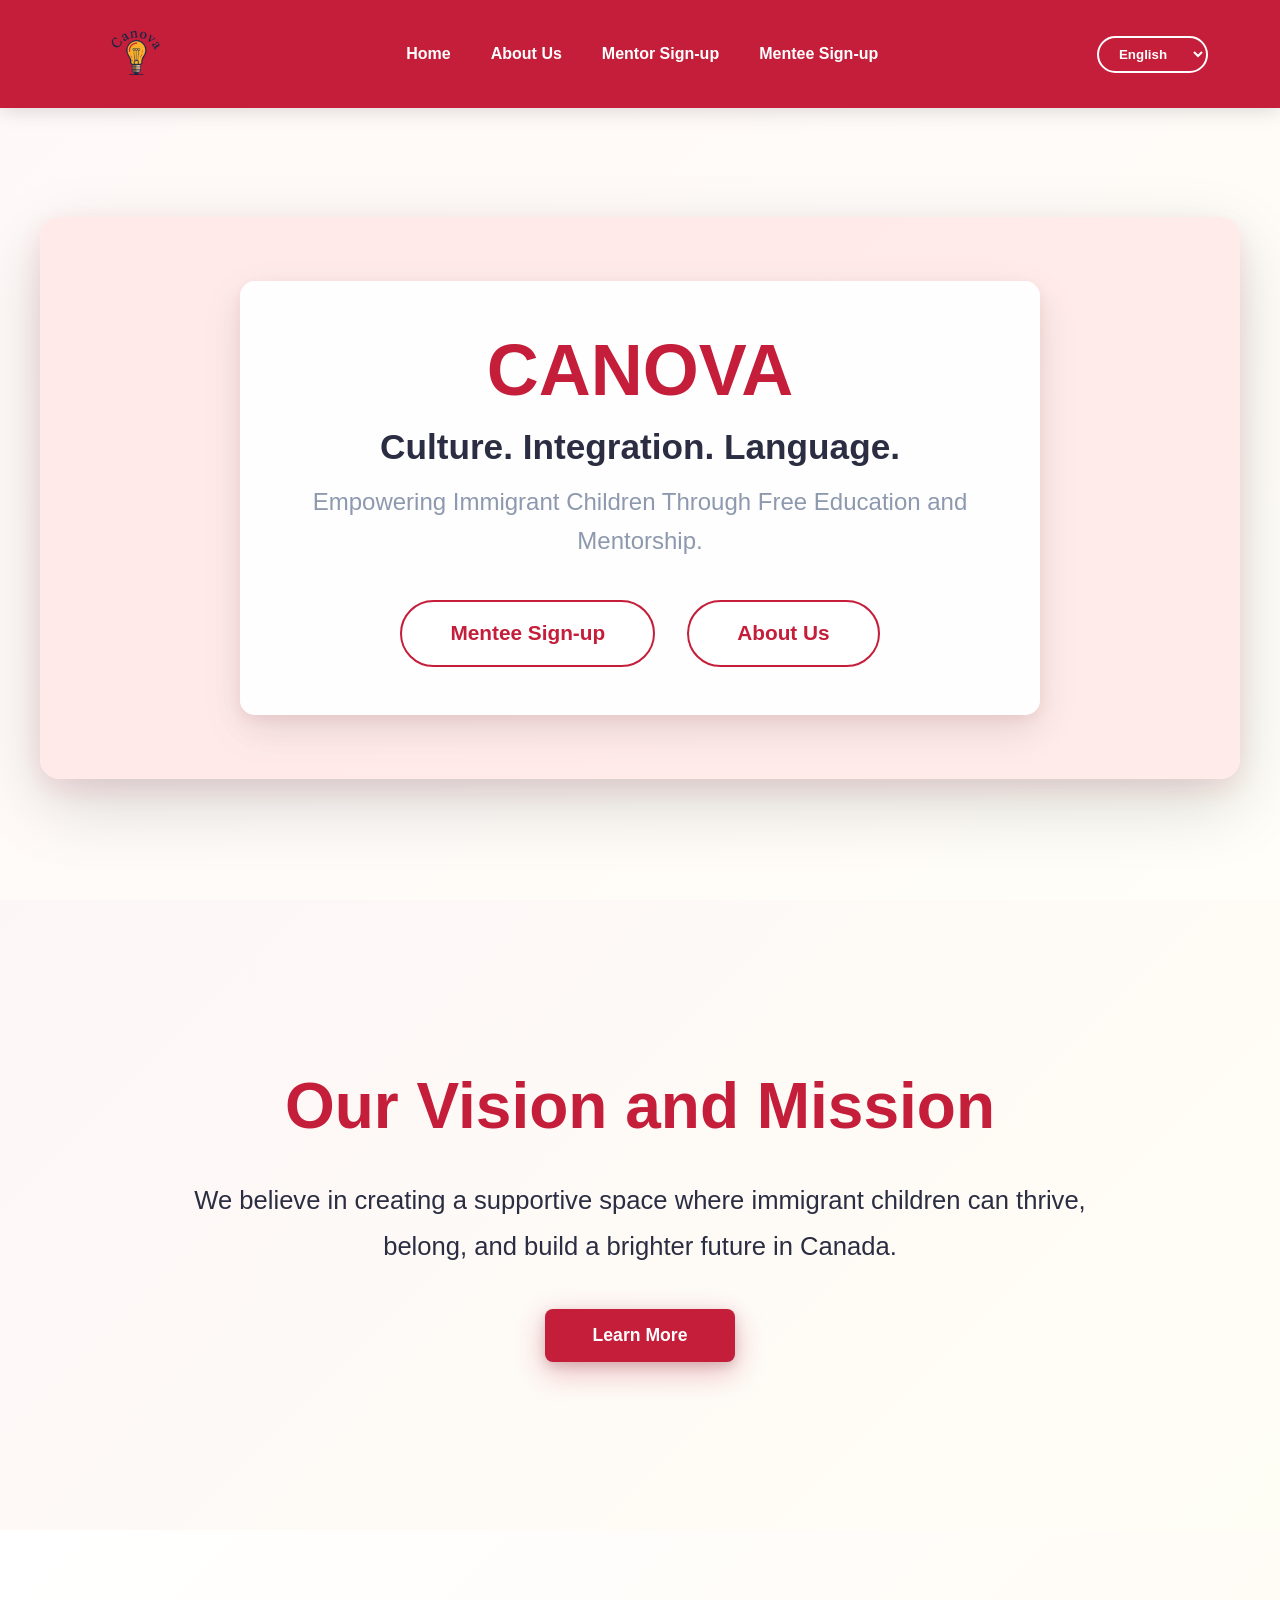
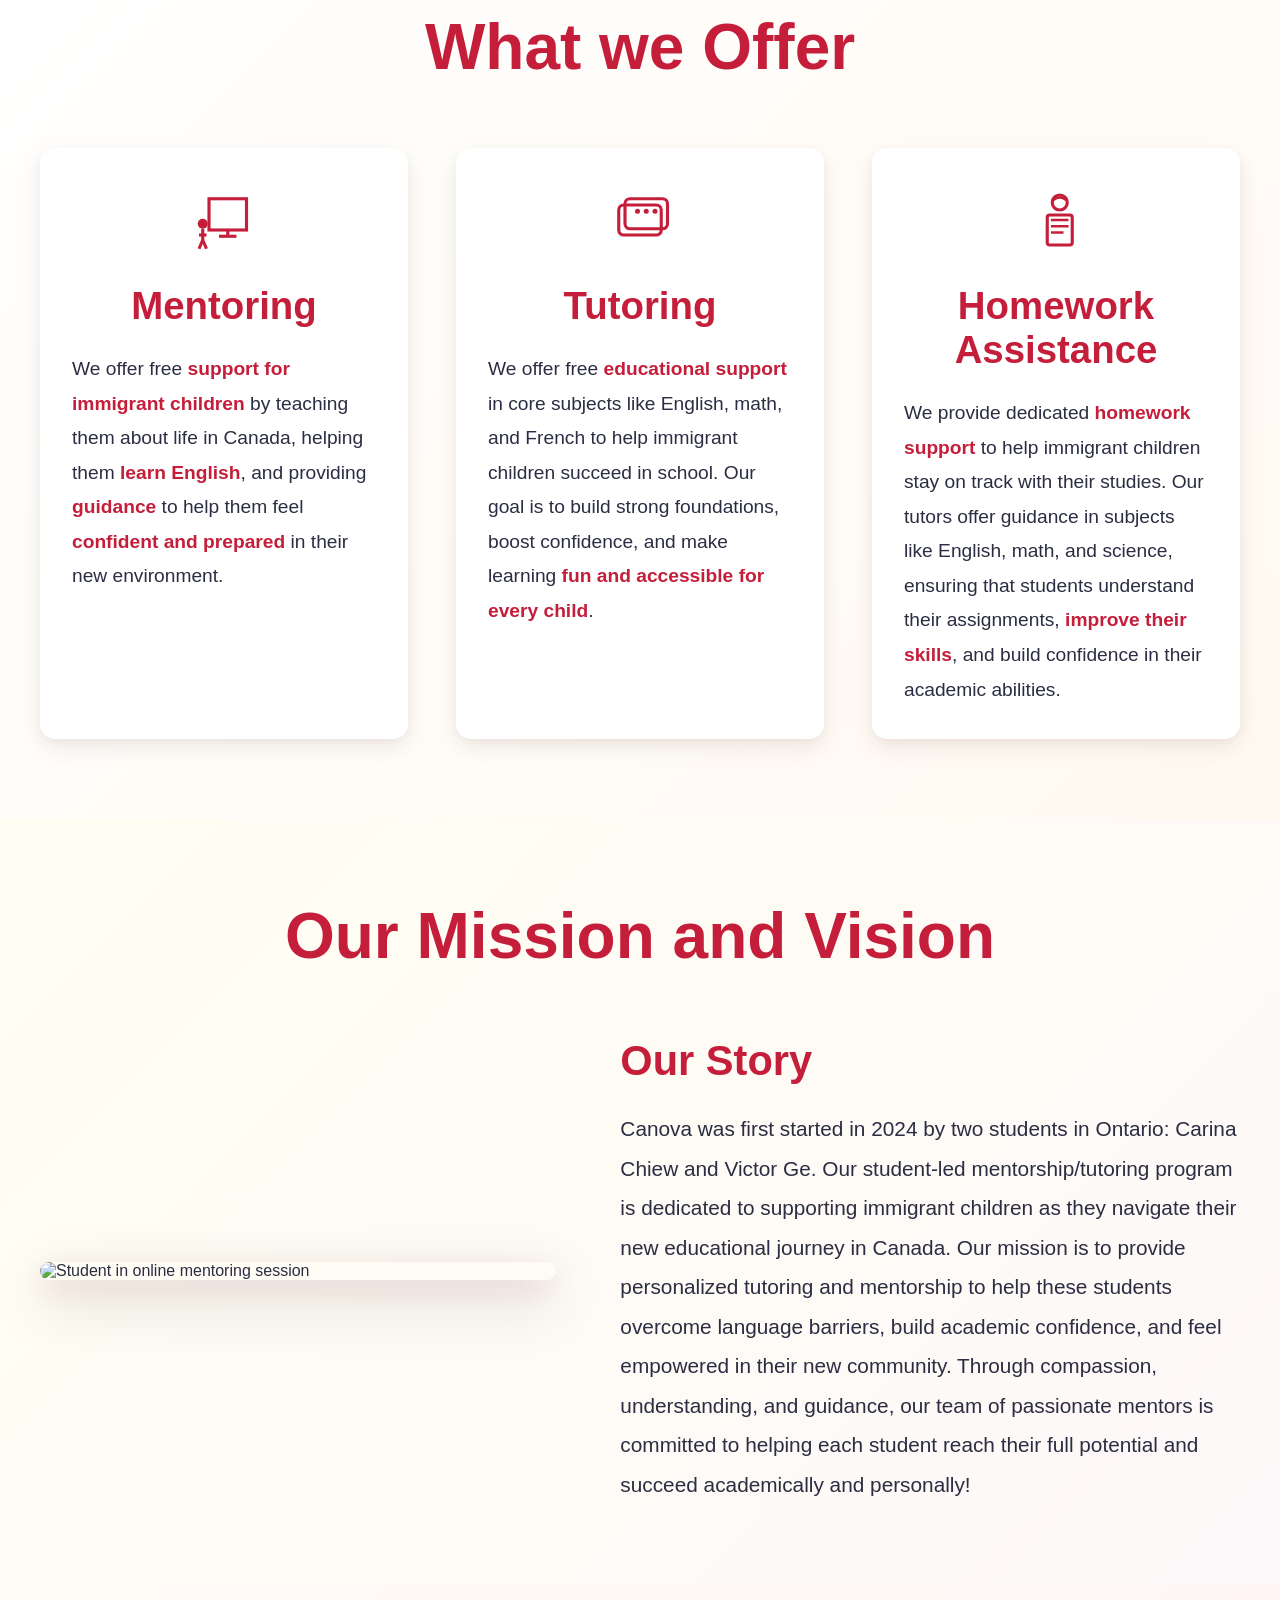
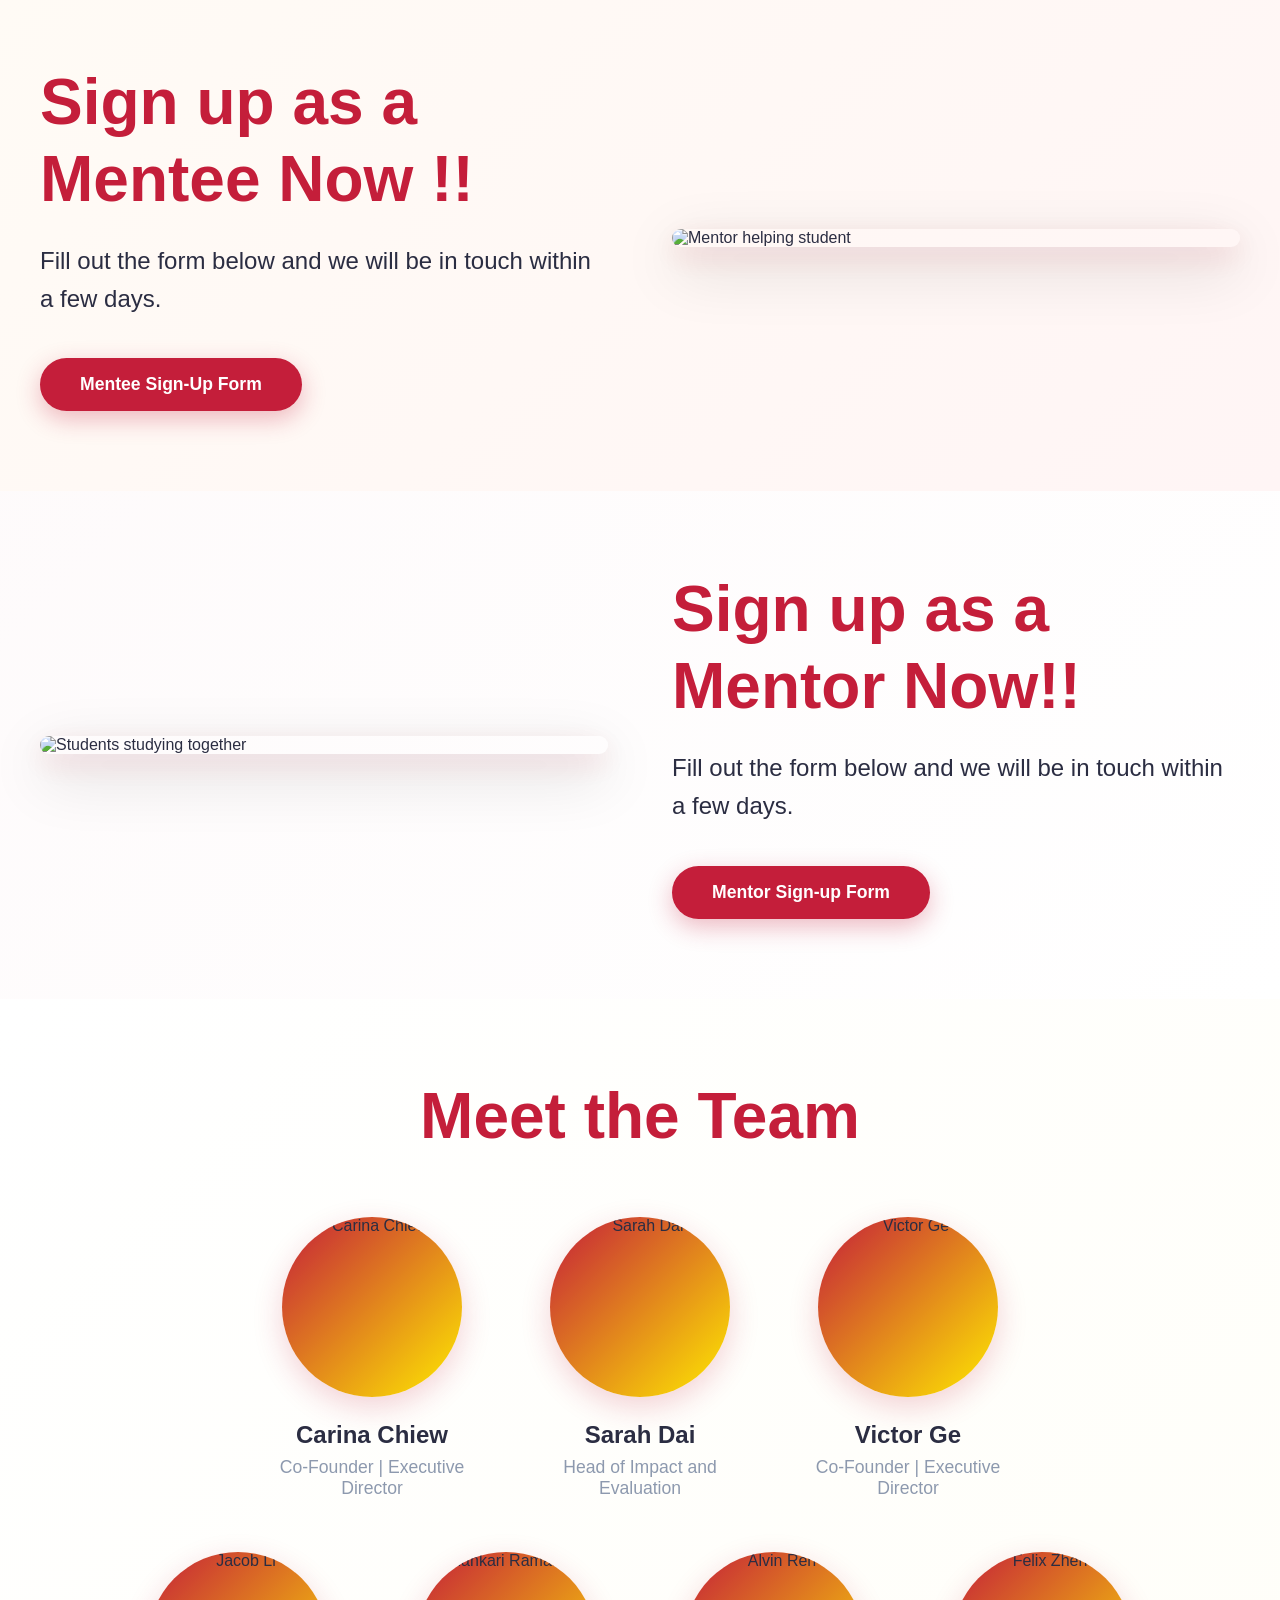
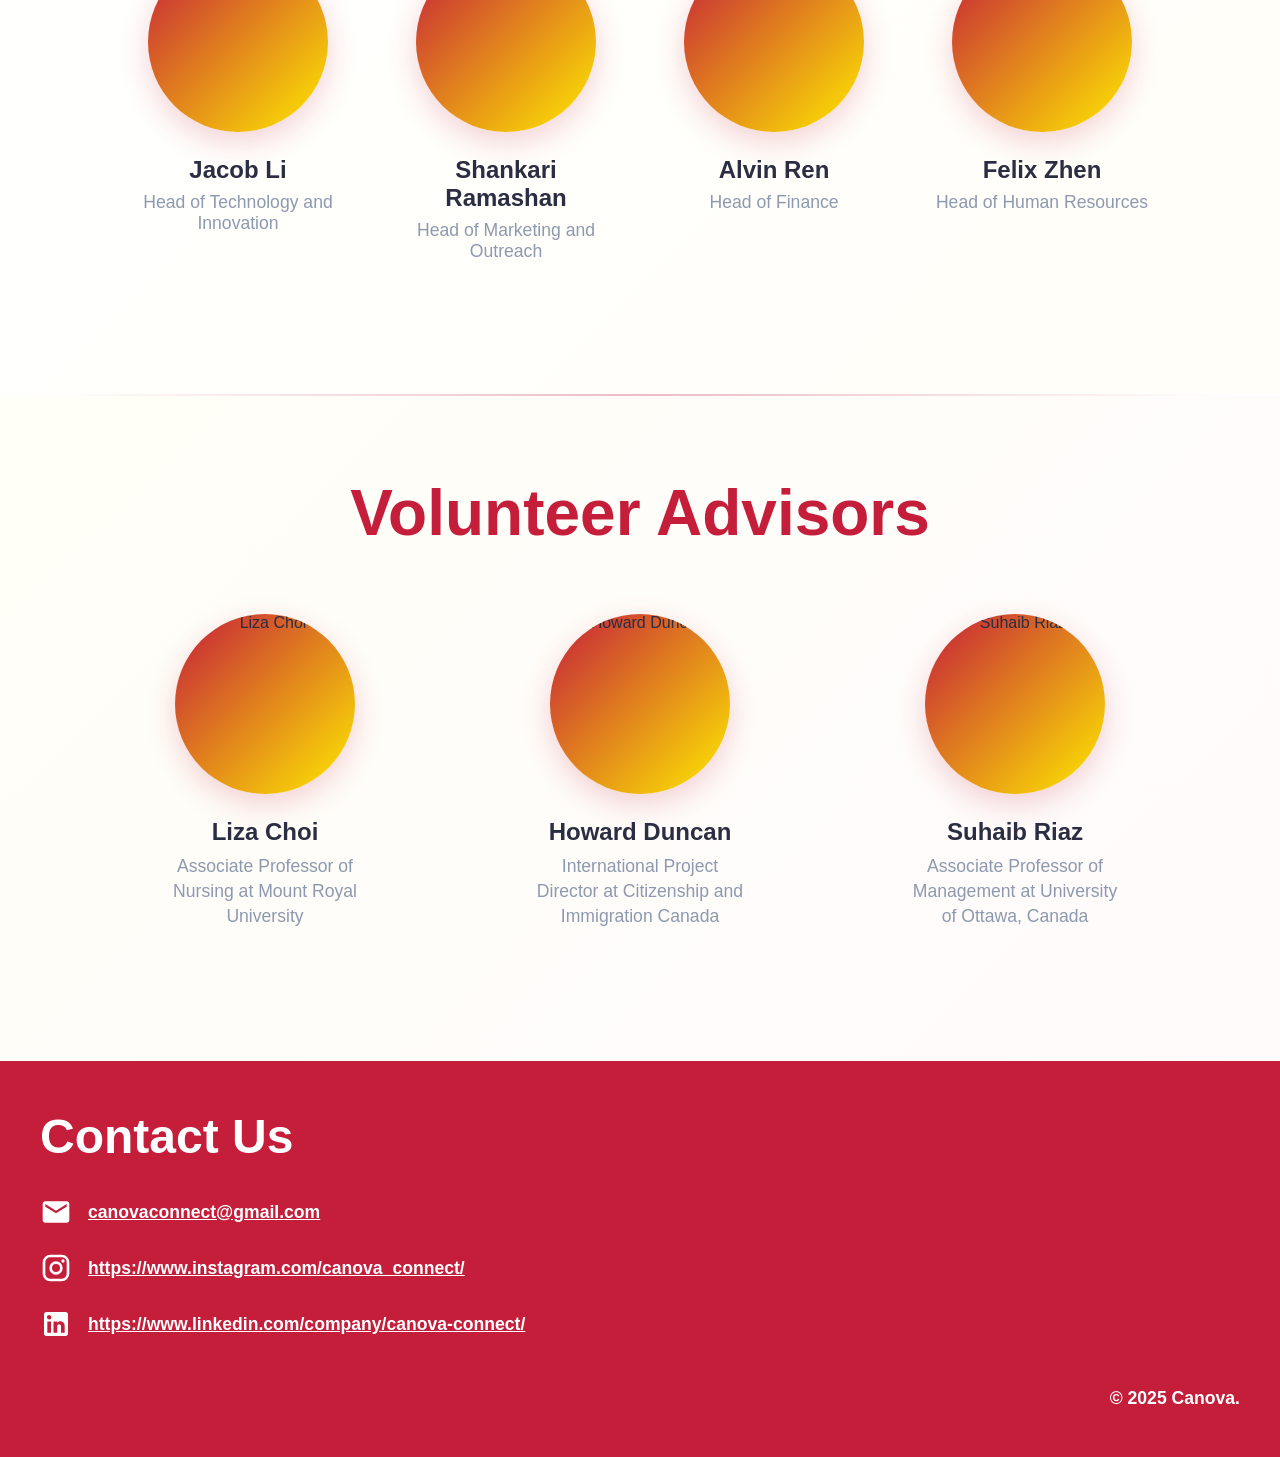
==== commit 966c5eec: "Logo changes" ====
--- a/index.html
+++ b/index.html
@@ -10,7 +10,7 @@
     <section class="home" id="home">
         <nav class="home-navbar">
             <div class="nav-container">
-                <img src="Images/Canova Logo.png" alt="Canova Logo" class="navbar-logo">
+                <img src="Images/Canova Logo (no background).png" alt="Canova Logo" class="navbar-logo">
                 <ul class="nav-links">
                     <li><a href="#home">Home</a></li>
                     <li><a href="#about">About Us</a></li>
--- a/styles.css
+++ b/styles.css
@@ -97,9 +97,10 @@
 }
 
 .navbar-logo {
-    height: 50px;
+    height: 70px;
     width: auto;
     object-fit: contain;
+    margin-left: 1rem;
 }
 
 .nav-links {
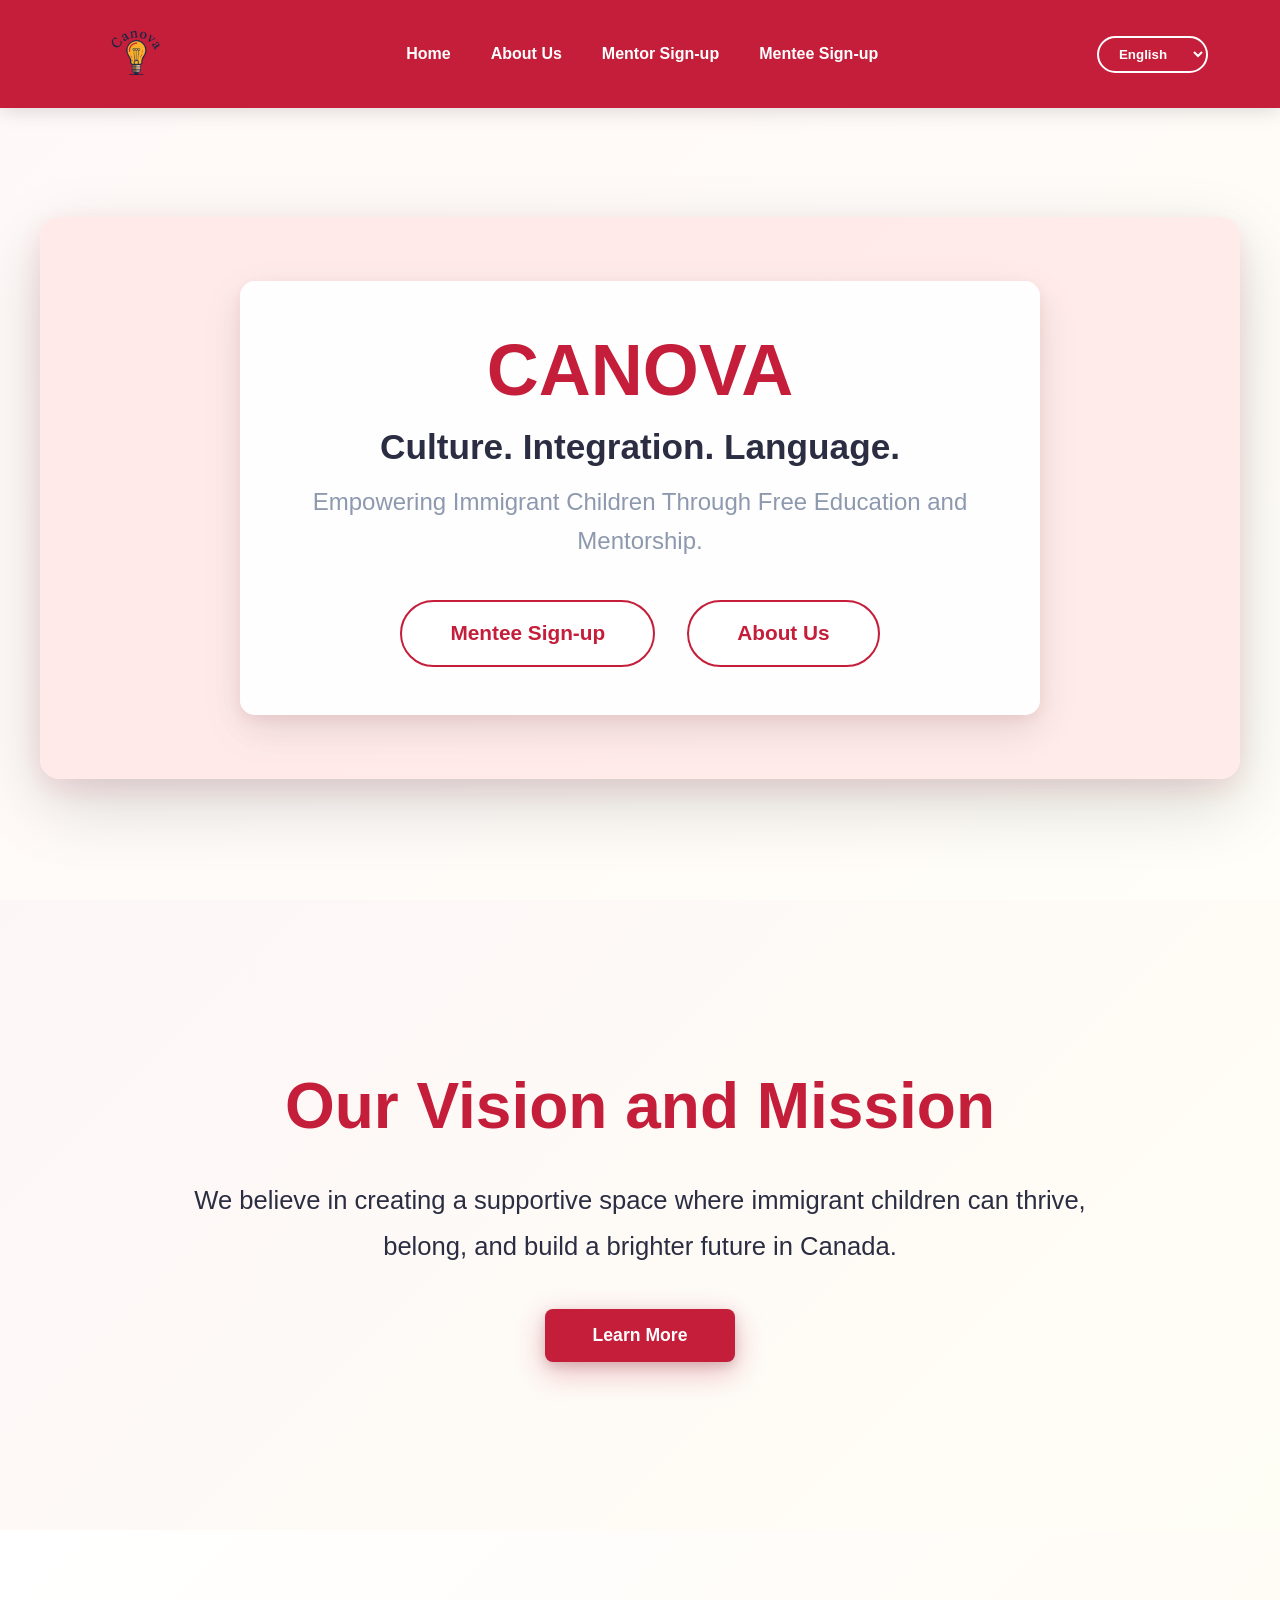
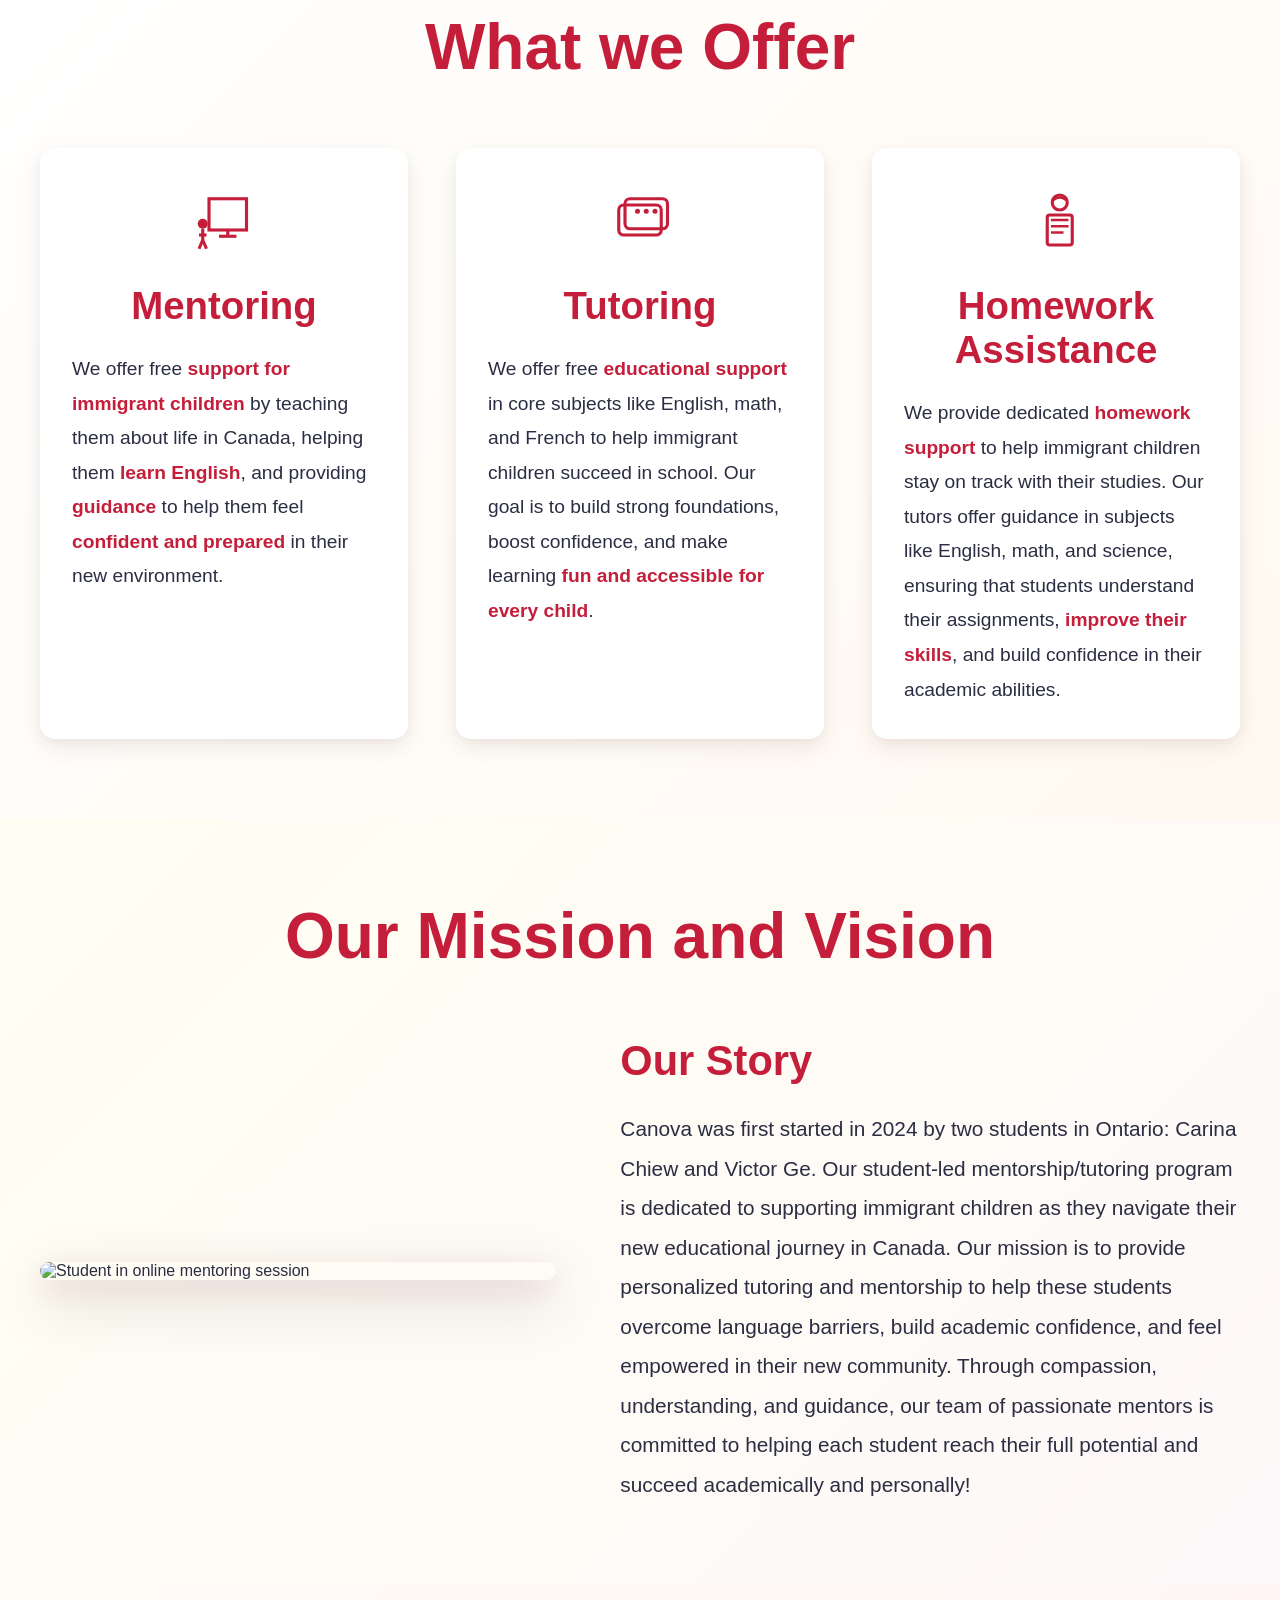
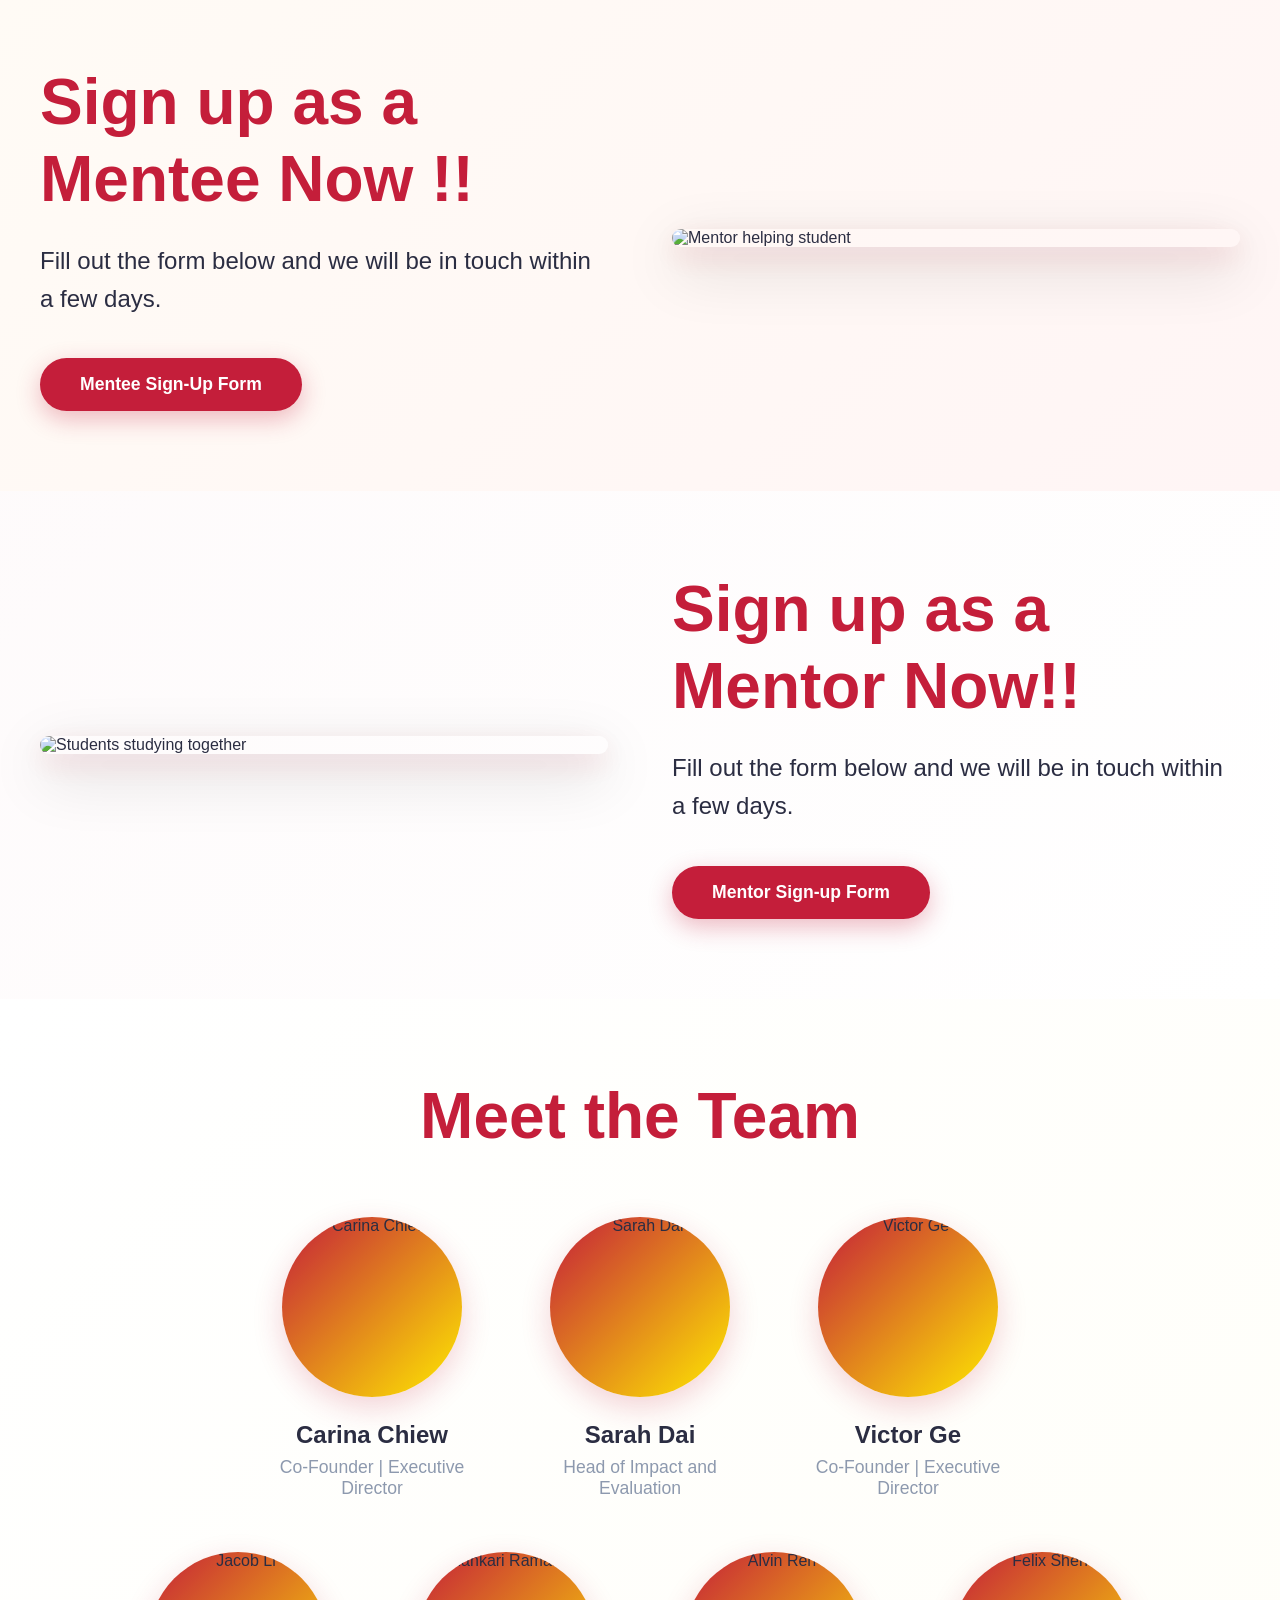
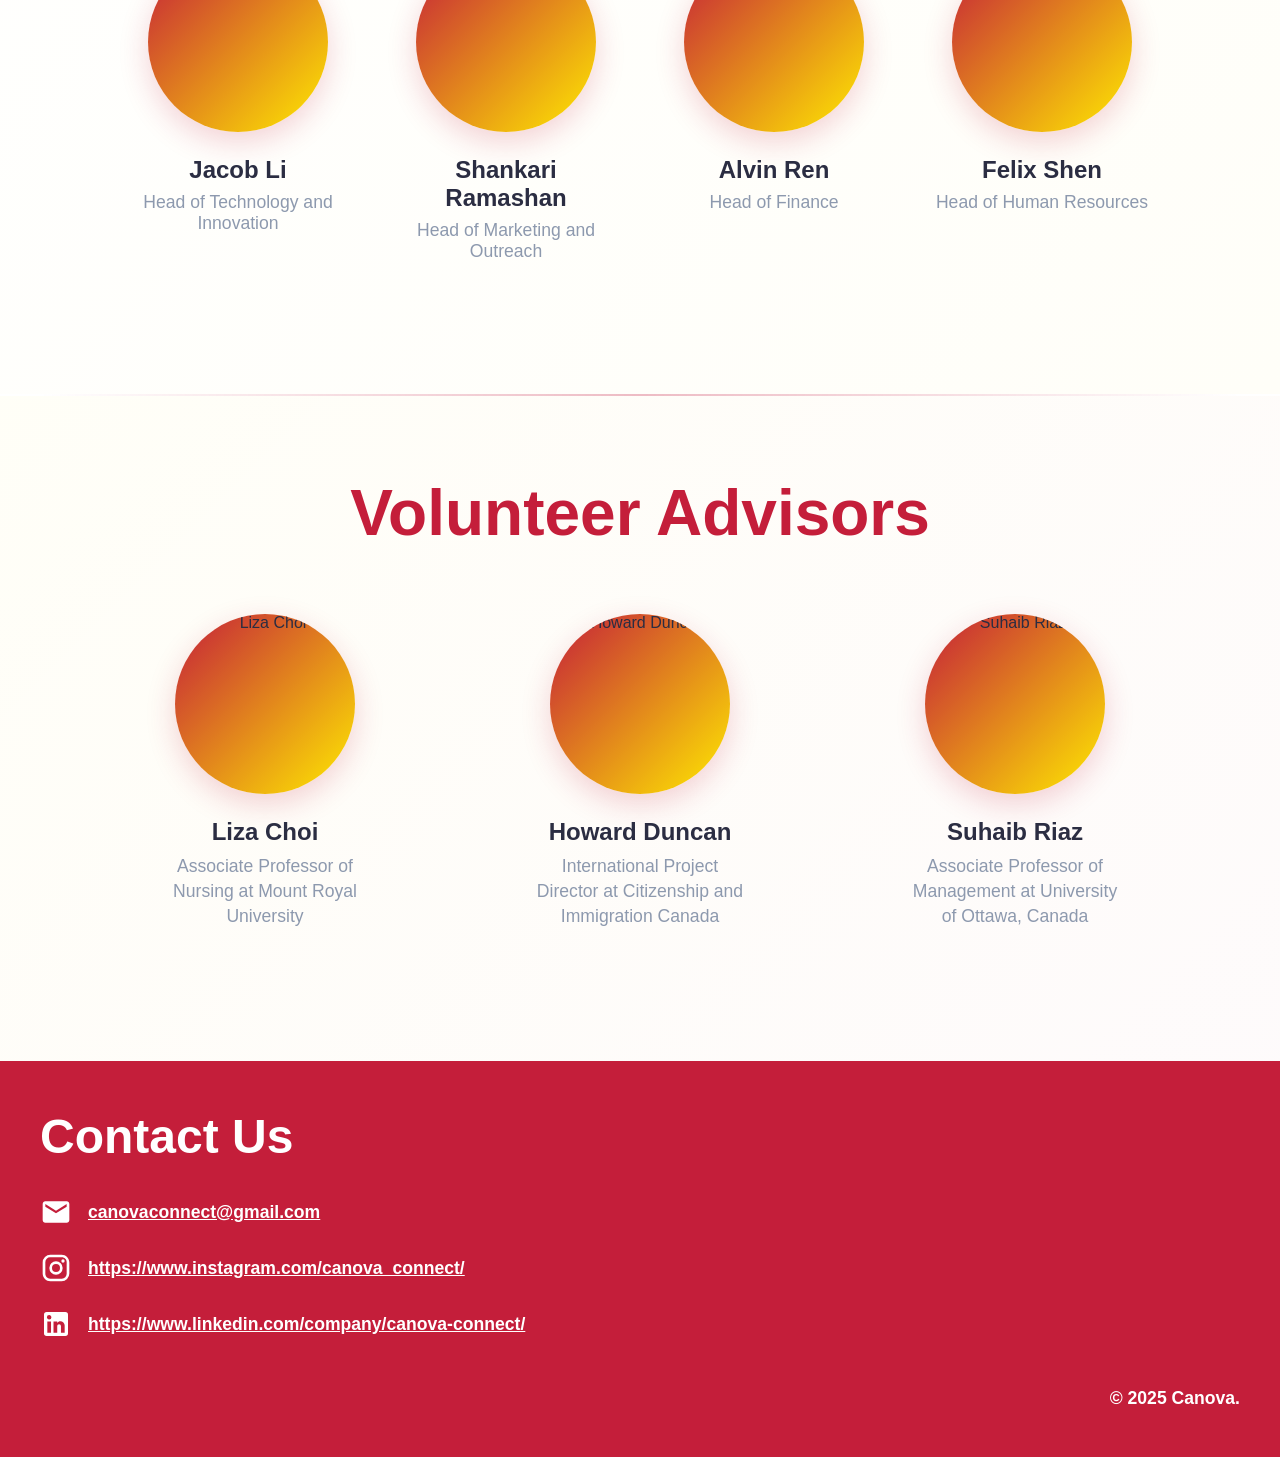
==== commit f3a3996e: "Felix name fix.." ====
--- a/index.html
+++ b/index.html
@@ -188,9 +188,9 @@
                 </div>
                 <div class="team-member">
                     <div class="team-circle">
-                        <img src="images/felix.jpg" alt="Felix Zhen">
-                    </div>
-                    <h3 class="member-name">Felix Zhen</h3>
+                        <img src="images/felix.jpg" alt="Felix Shen">
+                    </div>
+                    <h3 class="member-name">Felix Shen</h3>
                     <p class="member-position">Head of Human Resources</p>
                 </div>
             </div>
--- a/styles.css
+++ b/styles.css
@@ -967,6 +967,17 @@
     .team-row {
         gap: 2rem;
     }
+
+    .team-container .team-row {
+        flex-wrap: wrap;
+        flex-direction: column;
+        align-items: center;
+    }
+
+    .team-container .team-member {
+        width: 100%;
+        max-width: 320px;
+    }
     
     .team-circle {
         width: 150px;
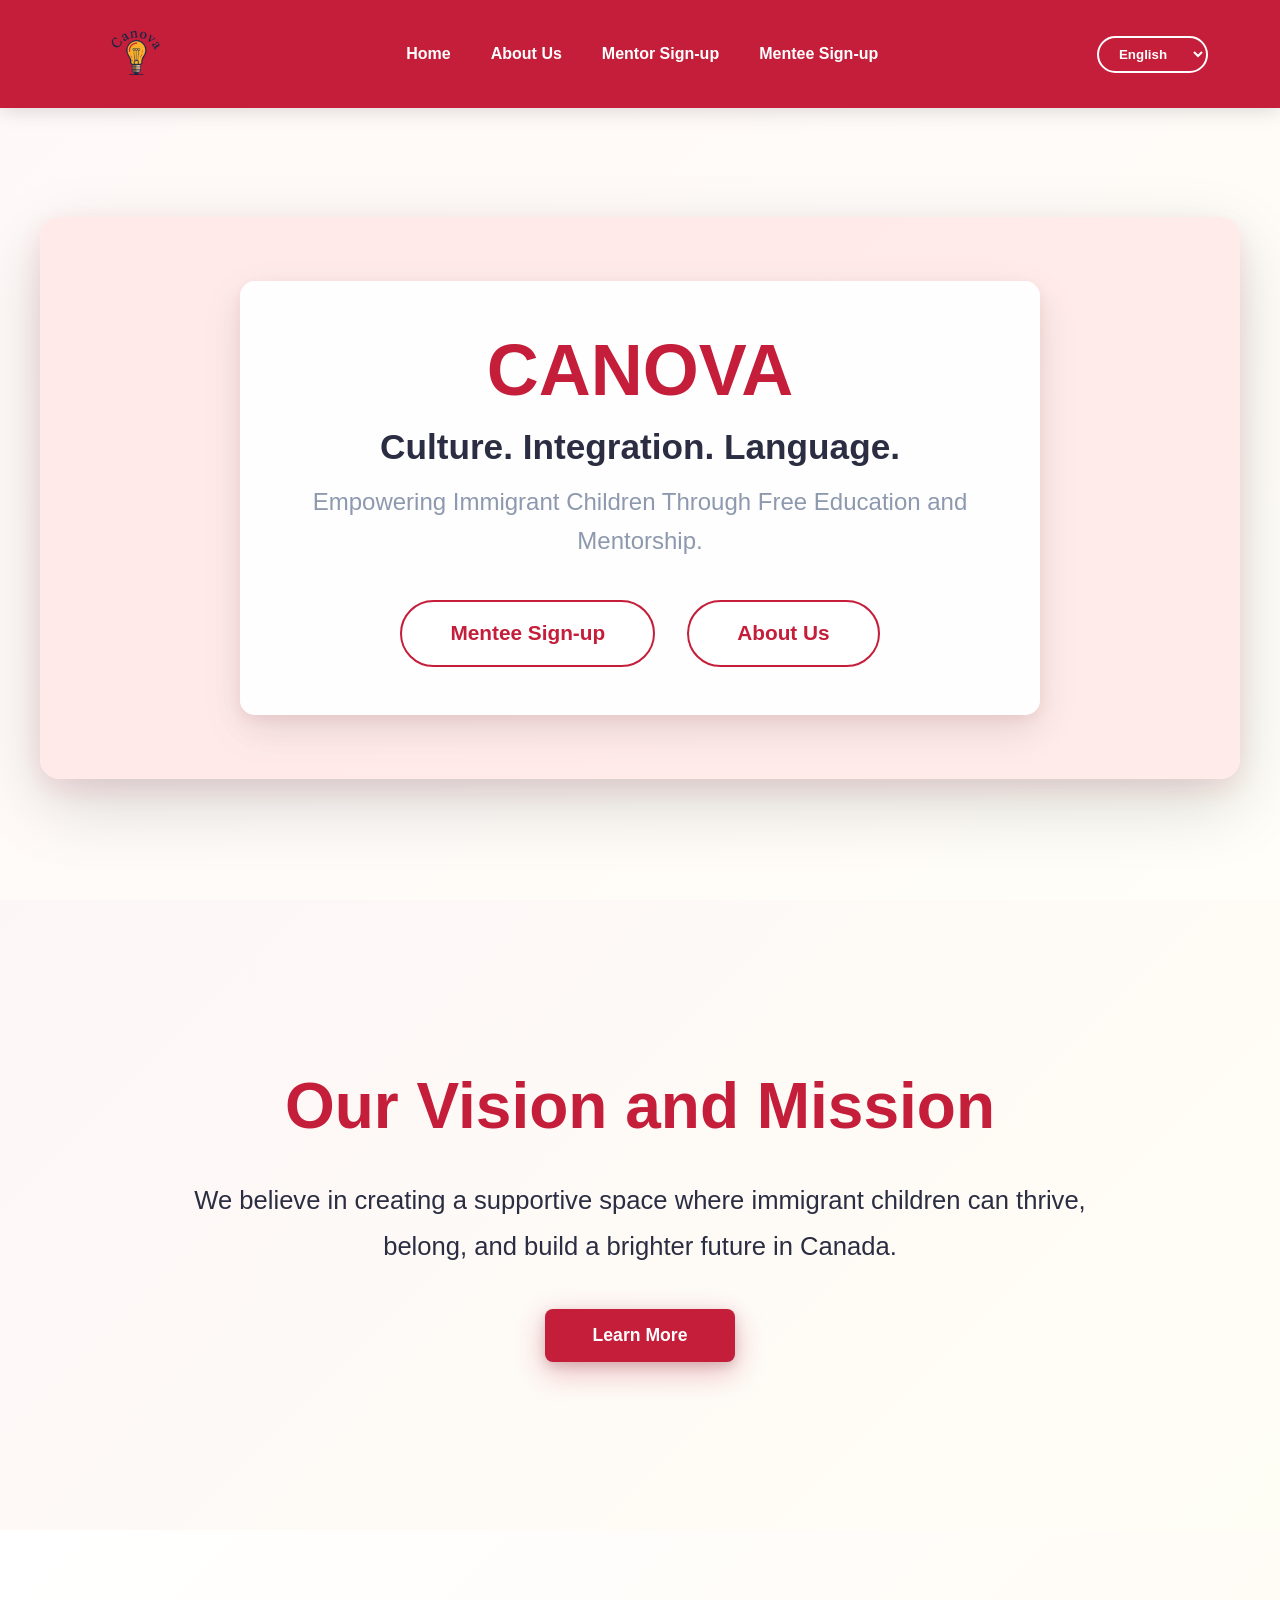
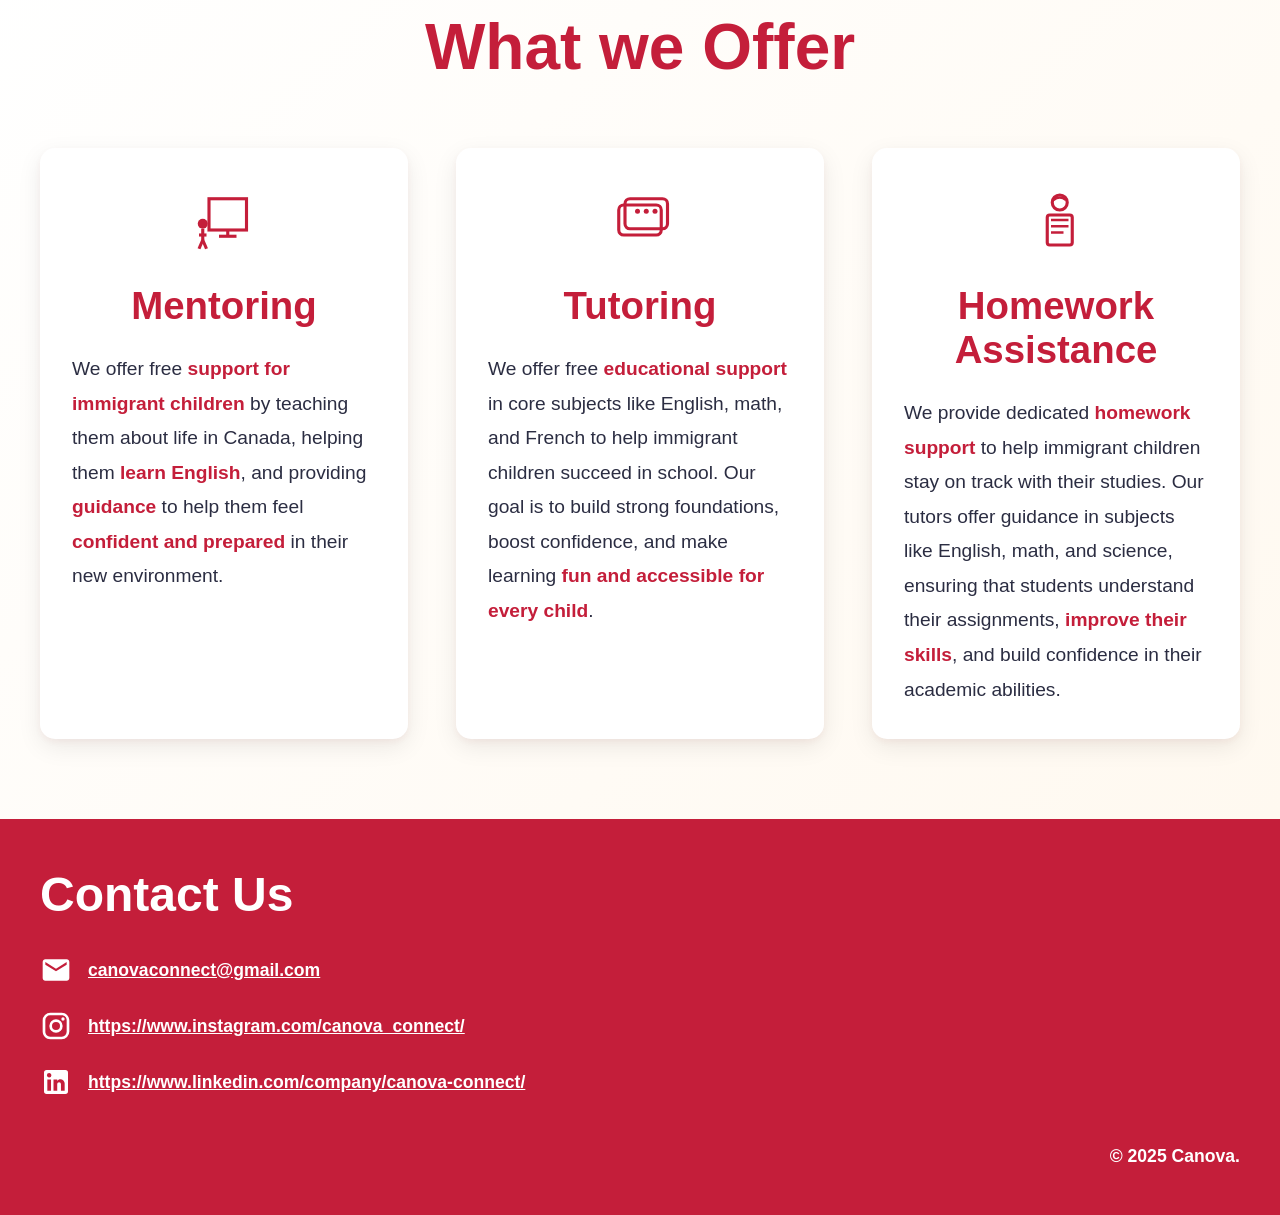
==== commit da6024e0: "Website reformat, tabs." ====
--- a/index.html
+++ b/index.html
@@ -12,10 +12,10 @@
             <div class="nav-container">
                 <img src="Images/Canova Logo (no background).png" alt="Canova Logo" class="navbar-logo">
                 <ul class="nav-links">
-                    <li><a href="#home">Home</a></li>
-                    <li><a href="#about">About Us</a></li>
-                    <li><a href="#mentor">Mentor Sign-up</a></li>
-                    <li><a href="#mentee">Mentee Sign-up</a></li>
+                    <li><a href="index.html">Home</a></li>
+                    <li><a href="about.html">About Us</a></li>
+                    <li><a href="mentor.html">Mentor Sign-up</a></li>
+                    <li><a href="mentee.html">Mentee Sign-up</a></li>
                 </ul>
                 <div class="language-selector">
                     <select id="languageSelect">
@@ -99,135 +99,6 @@
         </div>
     </section>
 
-    <section class="about" id="about">
-        <h2 class="about-title">Our Mission and Vision</h2>
-        <div class="about-content">
-            <div class="about-image">
-                <img src="https://images.unsplash.com/photo-1588196749597-9ff075ee6b5b?w=800&h=600&fit=crop" alt="Student in online mentoring session">
-            </div>
-            <div class="about-text">
-                <h3 class="about-subtitle">Our Story</h3>
-                <p class="about-description">Canova was first started in 2024 by two students in Ontario: Carina Chiew and Victor Ge. Our student-led mentorship/tutoring program is dedicated to supporting immigrant children as they navigate their new educational journey in Canada. Our mission is to provide personalized tutoring and mentorship to help these students overcome language barriers, build academic confidence, and feel empowered in their new community. Through compassion, understanding, and guidance, our team of passionate mentors is committed to helping each student reach their full potential and succeed academically and personally!</p>
-            </div>
-        </div>
-    </section>
-
-    <section class="mentee-signup" id="mentee">
-        <div class="mentee-content">
-            <div class="mentee-text">
-                <h2 class="mentee-title">Sign up as a Mentee Now !!</h2>
-                <p class="mentee-subtitle">Fill out the form below and we will be in touch within a few days.</p>
-                <button class="mentee-btn" onclick="window.open('https://docs.google.com/forms/d/e/1FAIpQLScs2zpTqxPdAQpBk4D53STy0YAyJtk_Uyi7zuVWt-JgDgeX0w/viewform', '_blank')">Mentee Sign-Up Form</button>
-            </div>
-            <div class="mentee-image">
-                <img src="https://images.unsplash.com/photo-1509062522246-3755977927d7?w=800&h=600&fit=crop" alt="Mentor helping student">
-            </div>
-        </div>
-    </section>
-
-    <section class="mentor-signup" id="mentor">
-        <div class="mentor-content">
-            <div class="mentor-image">
-                <img src="images/Canova Mentor.jpg" alt="Students studying together">
-            </div>
-            <div class="mentor-text">
-                <h2 class="mentor-title">Sign up as a Mentor Now!!</h2>
-                <p class="mentor-subtitle">Fill out the form below and we will be in touch within a few days.</p>
-                <button class="mentor-btn" onclick="window.open('https://docs.google.com/forms/d/e/1FAIpQLScNEkWO2XZWXplCTbgCSlNA4Svyn-ZhU9j05waQY27UTlFPFA/viewform', '_blank')">Mentor Sign-up Form</button>
-            </div>
-        </div>
-    </section>
-
-    <section class="team" id="team">
-        <h2 class="team-title">Meet the Team</h2>
-        <div class="team-container">
-            <div class="team-row">
-                <div class="team-member">
-                    <div class="team-circle">
-                        <img src="images/carina.jpg" alt="Carina Chiew">
-                    </div>
-                    <h3 class="member-name">Carina Chiew</h3>
-                    <p class="member-position">Co-Founder | Executive Director</p>
-                </div>
-                <div class="team-member">
-                    <div class="team-circle">
-                        <img src="images/sarah.jpg" alt="Sarah Dai">
-                    </div>
-                    <h3 class="member-name">Sarah Dai</h3>
-                    <p class="member-position">Head of Impact and Evaluation</p>
-                </div>
-                <div class="team-member">
-                    <div class="team-circle">
-                        <img src="images/victor.jpg" alt="Victor Ge">
-                    </div>
-                    <h3 class="member-name">Victor Ge</h3>
-                    <p class="member-position">Co-Founder | Executive Director</p>
-                </div>
-            </div>
-            <div class="team-row team-row-centered">
-                <div class="team-member">
-                    <div class="team-circle">
-                        <img src="images/jacob.jpg" alt="Jacob Li">
-                    </div>
-                    <h3 class="member-name">Jacob Li</h3>
-                    <p class="member-position">Head of Technology and Innovation</p>
-                </div>
-                <div class="team-member">
-                    <div class="team-circle">
-                        <img src="images/shankari.jpg" alt="Shankari Ramashan">
-                    </div>
-                    <h3 class="member-name">Shankari Ramashan</h3>
-                    <p class="member-position">Head of Marketing and Outreach</p>
-                </div>
-                <div class="team-member">
-                    <div class="team-circle">
-                        <img src="images/alvin.jpg" alt="Alvin Ren">
-                    </div>
-                    <h3 class="member-name">Alvin Ren</h3>
-                    <p class="member-position">Head of Finance</p>
-                </div>
-                <div class="team-member">
-                    <div class="team-circle">
-                        <img src="images/felix.jpg" alt="Felix Shen">
-                    </div>
-                    <h3 class="member-name">Felix Shen</h3>
-                    <p class="member-position">Head of Human Resources</p>
-                </div>
-            </div>
-        </div>
-    </section>
-
-    <div class="section-divider"></div>
-
-    <section class="advisors" id="advisors">
-        <h2 class="advisors-title">Volunteer Advisors</h2>
-        <div class="advisors-container">
-            <div class="team-row">
-                <div class="team-member">
-                    <div class="team-circle">
-                        <img src="images/liza.jpg" alt="Liza Choi">
-                    </div>
-                    <h3 class="member-name">Liza Choi</h3>
-                    <p class="member-position">Associate Professor of Nursing at Mount Royal University</p>
-                </div>
-                <div class="team-member">
-                    <div class="team-circle">
-                        <img src="images/howard.jpg" alt="Howard Duncan">
-                    </div>
-                    <h3 class="member-name">Howard Duncan</h3>
-                    <p class="member-position">International Project Director at Citizenship and Immigration Canada</p>
-                </div>
-                <div class="team-member">
-                    <div class="team-circle">
-                        <img src="images/suhaib.jpg" alt="Suhaib Riaz">
-                    </div>
-                    <h3 class="member-name">Suhaib Riaz</h3>
-                    <p class="member-position">Associate Professor of Management at University of Ottawa, Canada</p>
-                </div>
-            </div>
-        </div>
-    </section>
-
     <footer class="footer">
         <div class="footer-content">
             <h2 class="footer-title">Contact Us</h2>
@@ -256,5 +127,12 @@
     </footer>
 
     <script src="script.js"></script>
+    <script>
+        // Ensure page loads properly
+        window.addEventListener('load', function() {
+            document.body.classList.remove('page-loading');
+            document.body.classList.add('page-loaded');
+        });
+    </script>
 </body>
 </html>
--- a/styles.css
+++ b/styles.css
@@ -149,6 +149,13 @@
     cursor: pointer;
     transition: all 0.3s ease;
     outline: none;
+}
+
+.language-selector select option {
+    background: white;
+    color: var(--text-dark);
+    font-weight: 600;
+    padding: 0.5rem;
 }
 
 .language-selector select:hover {
@@ -840,18 +847,29 @@
 
 /* Responsive */
 @media (max-width: 768px) {
+    .navbar-logo {
+        height: 40px;
+        margin-left: 0.5rem;
+    }
+    
     .nav-links {
-        gap: 1rem;
-        font-size: 0.9rem;
+        gap: 0.5rem;
+        font-size: 0.75rem;
     }
     
     .nav-container {
-        padding: 1rem;
+        padding: 0.5rem 0.75rem;
         flex-wrap: wrap;
+        gap: 0.75rem;
     }
     
     .language-selector {
-        margin-top: 0.5rem;
+        margin-top: 0;
+    }
+    
+    .language-selector select {
+        padding: 0.3rem 0.6rem;
+        font-size: 0.75rem;
     }
     
     .home-title {
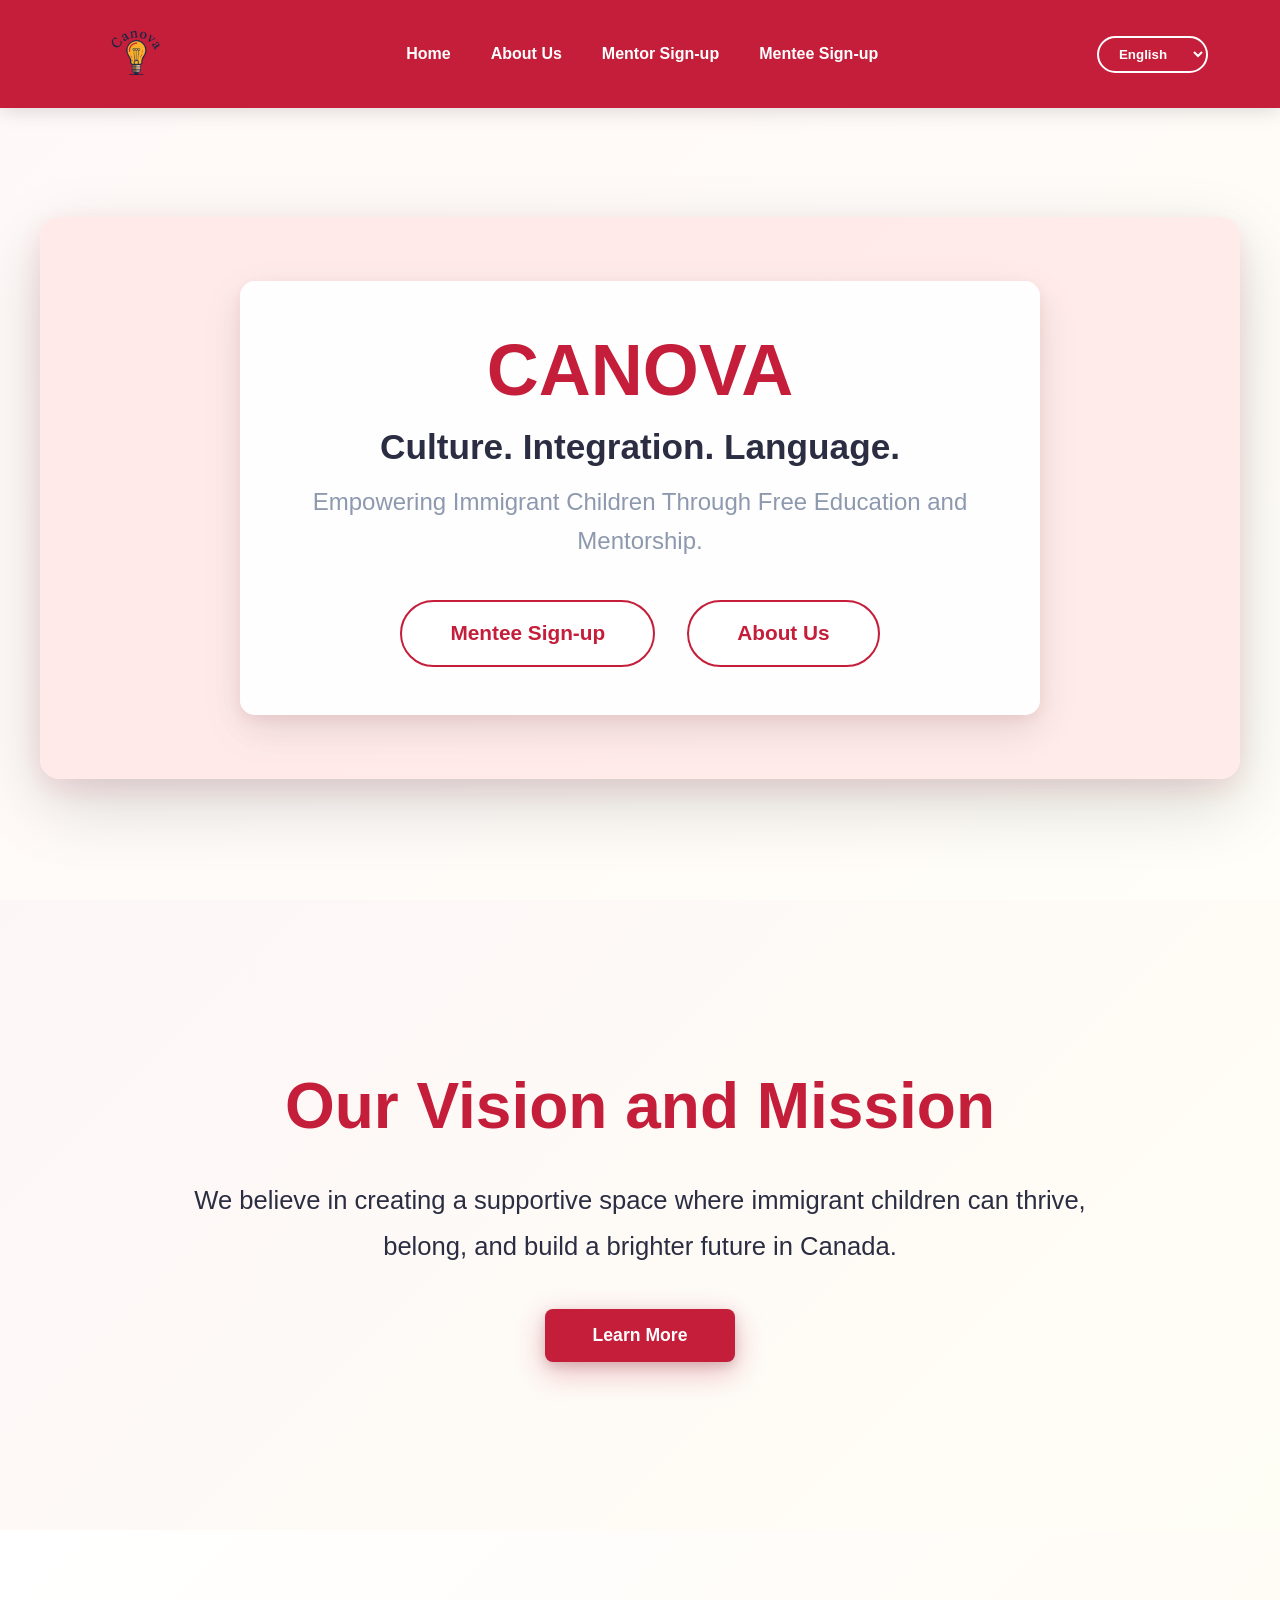
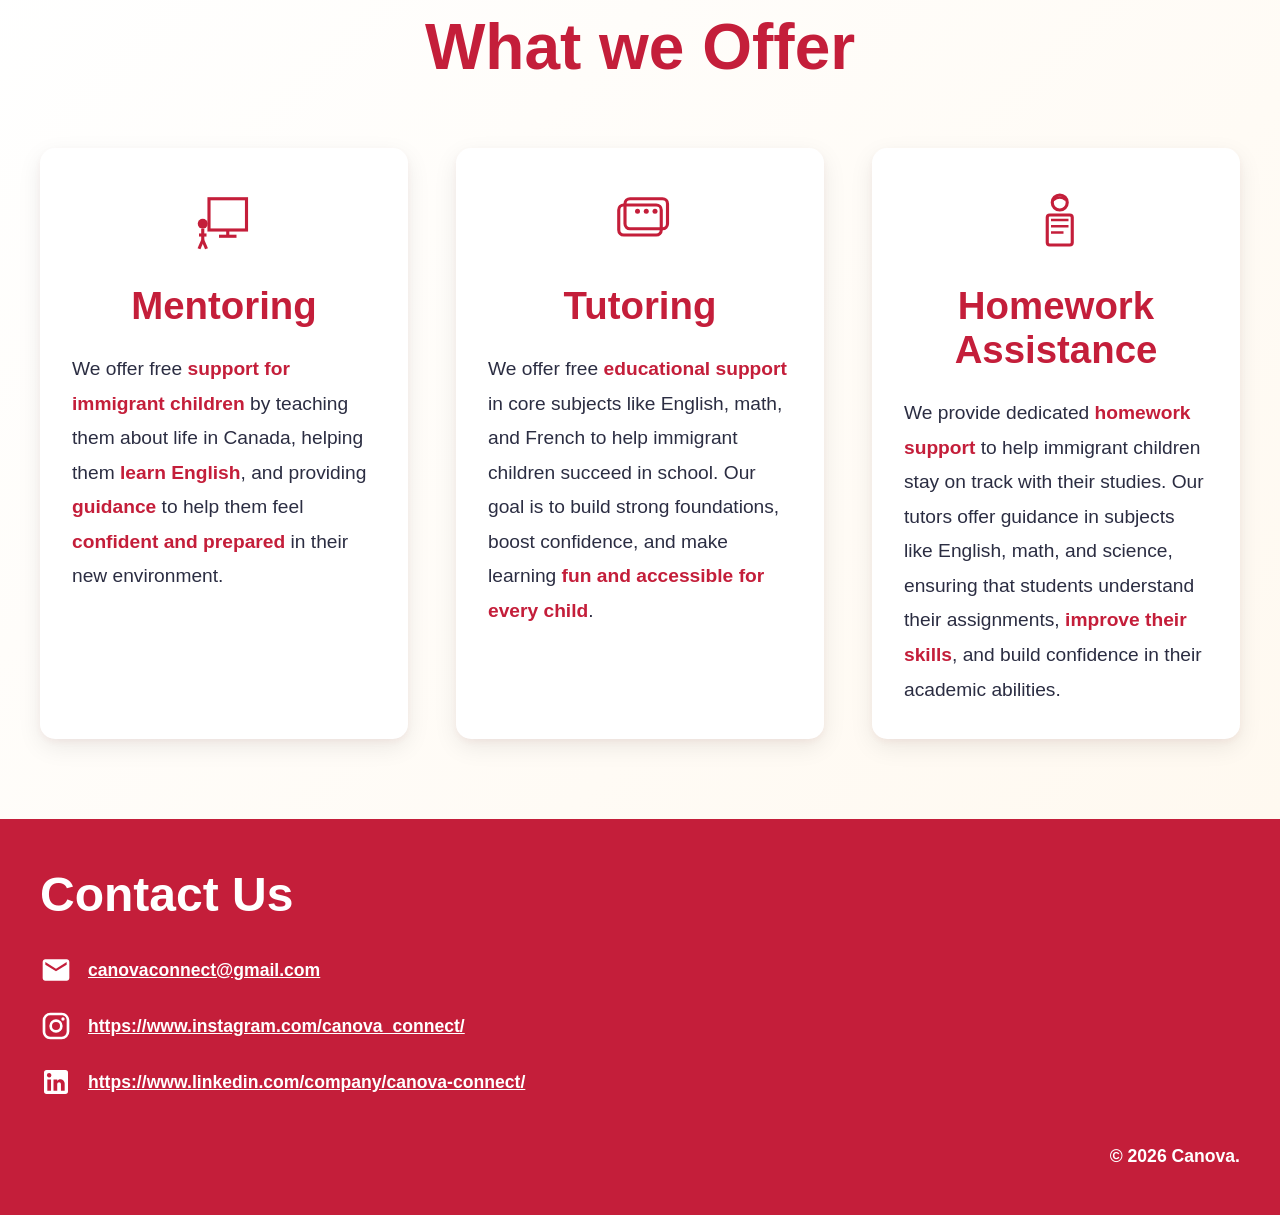
==== commit 7c622074: "fix" ====
--- a/index.html
+++ b/index.html
@@ -122,7 +122,7 @@
                     <a href="https://www.linkedin.com/company/canova-connect/" target="_blank">https://www.linkedin.com/company/canova-connect/</a>
                 </div>
             </div>
-            <p class="footer-copyright">© 2025 Canova.</p>
+            <p class="footer-copyright">© 2026 Canova.</p>
         </div>
     </footer>
 
--- a/styles.css
+++ b/styles.css
@@ -589,6 +589,46 @@
     line-height: 1.6;
 }
 
+.mentor-requirements {
+    background: rgba(248, 248, 248, 0.5);
+    padding: 1.5rem;
+    border-radius: 10px;
+    margin-bottom: 2.5rem;
+    border-left: 2px solid rgba(196, 30, 58, 0.3);
+}
+
+.requirements-heading {
+    font-size: 1.8rem;
+    font-weight: 700;
+    color: var(--canova-red);
+    margin-bottom: 1.2rem;
+    margin-top: 0;
+}
+
+.requirements-list {
+    list-style: none;
+    padding-left: 0;
+    margin: 0;
+}
+
+.requirements-list li {
+    font-size: 1.2rem;
+    color: var(--text-dark);
+    padding: 0.8rem 0;
+    padding-left: 2rem;
+    position: relative;
+    line-height: 1.6;
+}
+
+.requirements-list li::before {
+    content: "✓";
+    position: absolute;
+    left: 0;
+    color: rgba(196, 30, 58, 0.6);
+    font-weight: 600;
+    font-size: 1.3rem;
+}
+
 .mentor-btn {
     padding: 1rem 2.5rem;
     font-size: 1.1rem;
@@ -848,19 +888,19 @@
 /* Responsive */
 @media (max-width: 768px) {
     .navbar-logo {
-        height: 40px;
+        height: 35px;
         margin-left: 0.5rem;
     }
     
     .nav-links {
         gap: 0.5rem;
-        font-size: 0.75rem;
+        font-size: 0.7rem;
     }
     
     .nav-container {
-        padding: 0.5rem 0.75rem;
+        padding: 0.4rem 0.75rem;
         flex-wrap: wrap;
-        gap: 0.75rem;
+        gap: 0.5rem;
     }
     
     .language-selector {
@@ -868,8 +908,8 @@
     }
     
     .language-selector select {
-        padding: 0.3rem 0.6rem;
-        font-size: 0.75rem;
+        padding: 0.25rem 0.5rem;
+        font-size: 0.7rem;
     }
     
     .home-title {
@@ -972,6 +1012,24 @@
     
     .mentor-subtitle {
         font-size: 1.1rem;
+    }
+    
+    .requirements-heading {
+        font-size: 1.4rem;
+    }
+    
+    .requirements-list li {
+        font-size: 1rem;
+        padding: 0.6rem 0;
+        padding-left: 1.8rem;
+    }
+    
+    .requirements-list li::before {
+        font-size: 1.2rem;
+    }
+    
+    .mentor-requirements {
+        padding: 1.5rem;
     }
     
     .mentor-btn {
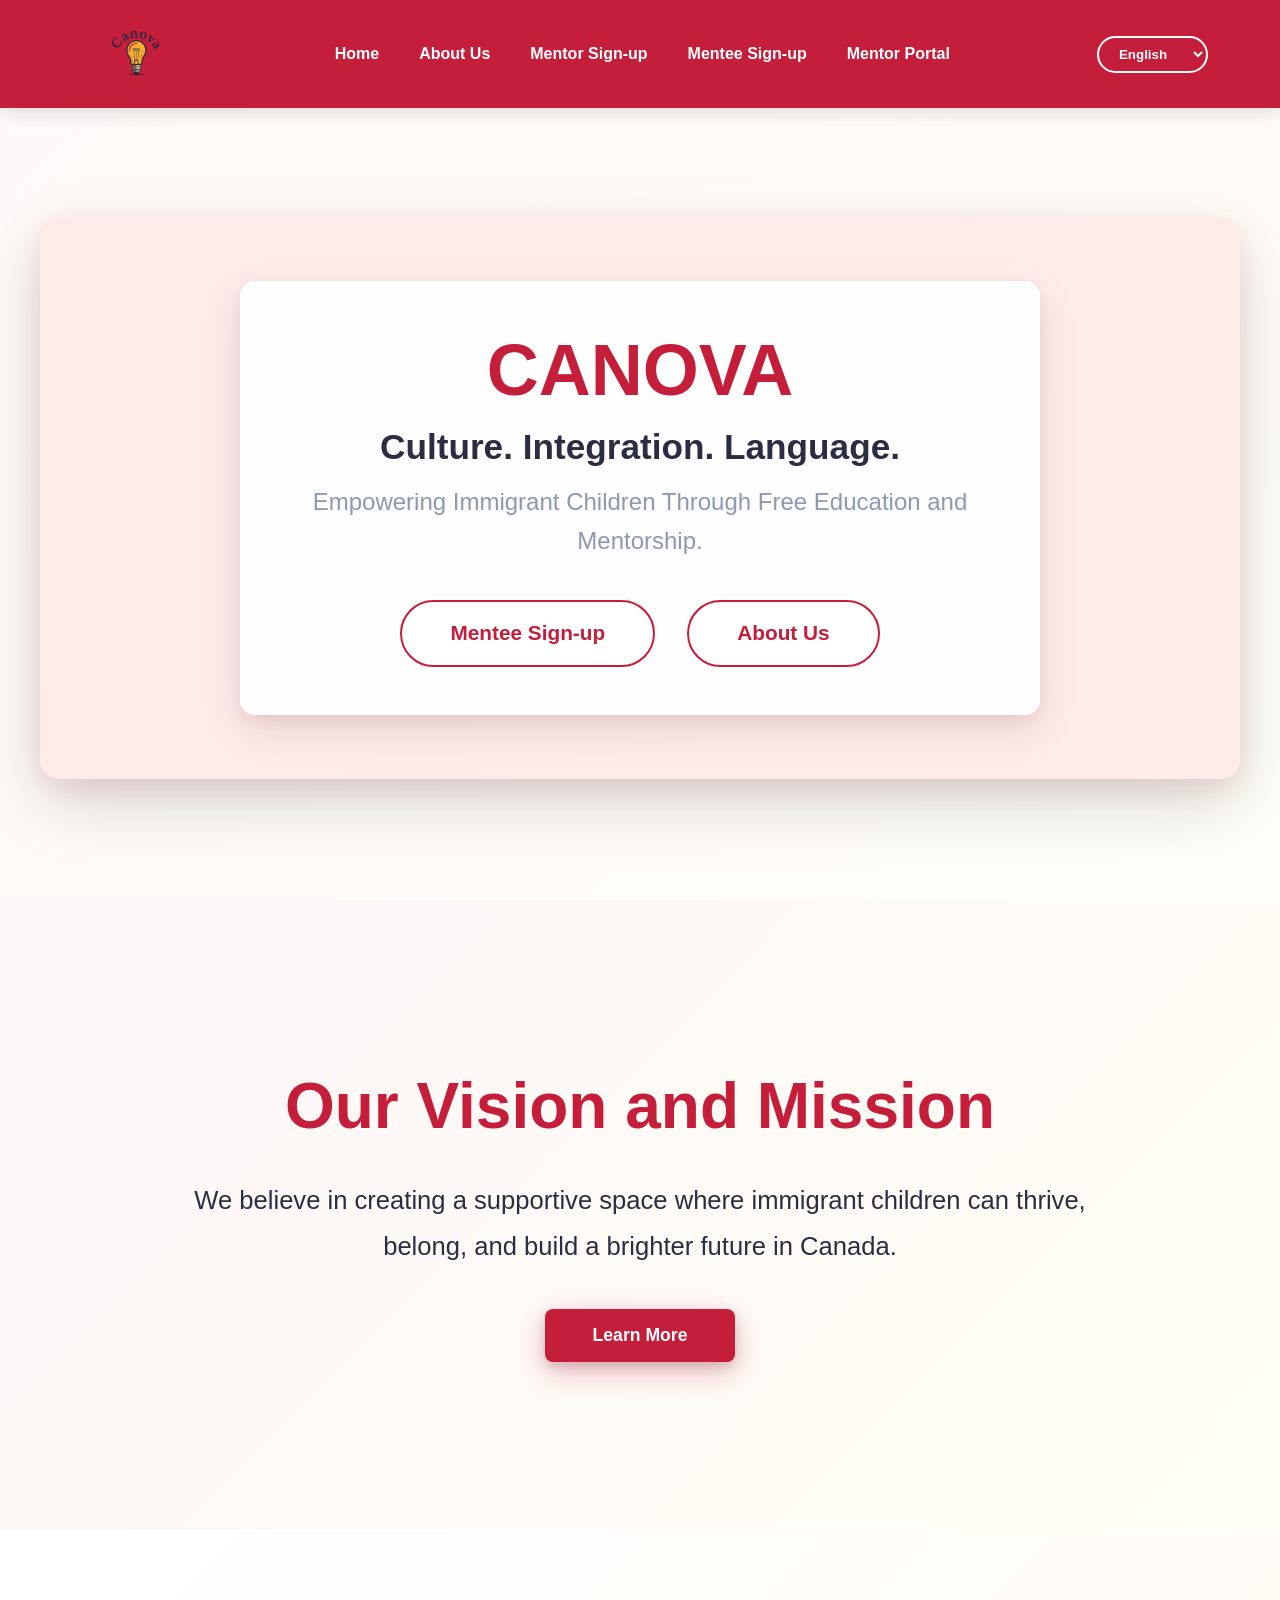
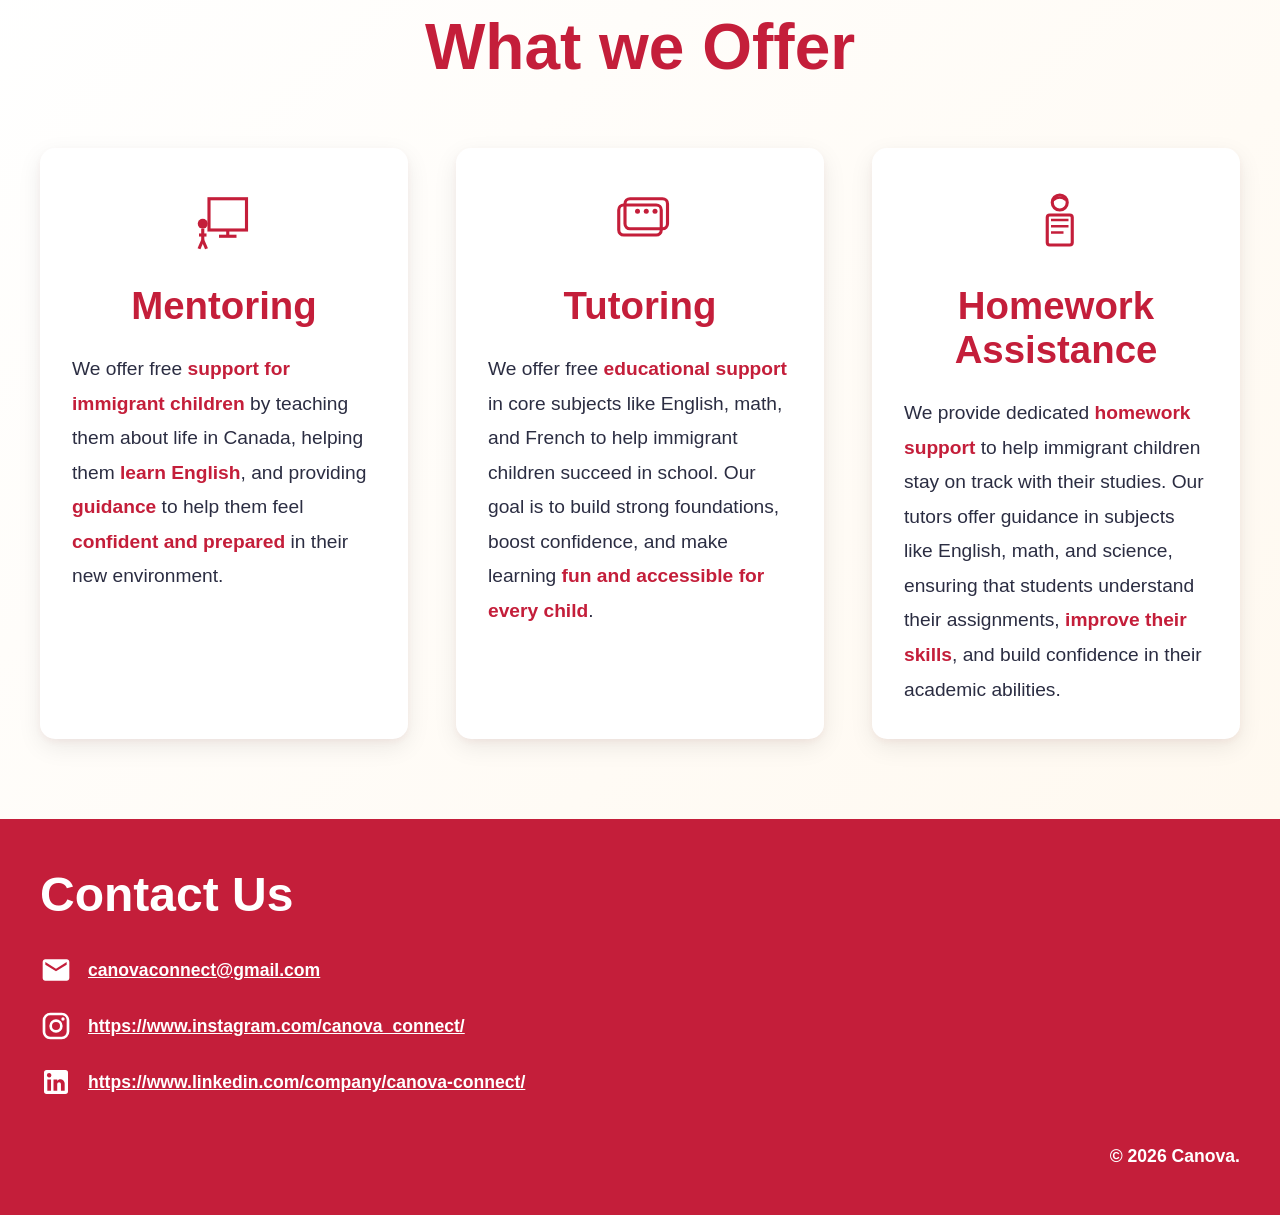
==== commit 712452d1: "mentor portal add" ====
--- a/index.html
+++ b/index.html
@@ -16,6 +16,7 @@
                     <li><a href="about.html">About Us</a></li>
                     <li><a href="mentor.html">Mentor Sign-up</a></li>
                     <li><a href="mentee.html">Mentee Sign-up</a></li>
+                    <li><a href="portal.html">Mentor Portal</a></li>
                 </ul>
                 <div class="language-selector">
                     <select id="languageSelect">
--- a/styles.css
+++ b/styles.css
@@ -666,6 +666,279 @@
     display: block;
 }
 
+/* Mentor Portal Section */
+.portal-section {
+    padding: 5rem 2rem;
+    background: linear-gradient(135deg, rgba(196, 30, 58, 0.02), rgba(255, 255, 255, 0.95));
+}
+
+.portal-content {
+    max-width: 1200px;
+    margin: 0 auto;
+    display: grid;
+    grid-template-columns: 1fr 1fr;
+    gap: 4rem;
+    align-items: center;
+    opacity: 0;
+    transform: translateY(30px);
+    transition: opacity 0.8s ease, transform 0.8s ease;
+}
+
+.portal-content.visible {
+    opacity: 1;
+    transform: translateY(0);
+}
+
+.portal-text {
+    text-align: left;
+}
+
+.portal-title {
+    font-size: 4rem;
+    font-weight: 700;
+    color: var(--canova-red);
+    margin-bottom: 1.5rem;
+    line-height: 1.2;
+}
+
+.portal-subtitle {
+    font-size: 1.5rem;
+    color: var(--text-dark);
+    margin-bottom: 2.5rem;
+    line-height: 1.6;
+}
+
+.portal-resources {
+    background: rgba(248, 248, 248, 0.5);
+    padding: 1.5rem;
+    border-radius: 10px;
+    margin-bottom: 1.5rem;
+    border-left: 2px solid rgba(196, 30, 58, 0.3);
+}
+
+.resources-heading {
+    font-size: 1.8rem;
+    font-weight: 700;
+    color: var(--canova-red);
+    margin-bottom: 1.2rem;
+    margin-top: 0;
+}
+
+.resources-list {
+    list-style: none;
+    padding-left: 0;
+    margin: 0;
+}
+
+.resources-list li {
+    font-size: 1.2rem;
+    color: var(--text-dark);
+    padding: 0.8rem 0;
+    padding-left: 2rem;
+    position: relative;
+    line-height: 1.6;
+}
+
+.resources-list li::before {
+    content: "✓";
+    position: absolute;
+    left: 0;
+    color: rgba(196, 30, 58, 0.6);
+    font-weight: 600;
+    font-size: 1.3rem;
+}
+
+.portal-note {
+    font-size: 1rem;
+    color: #666;
+    font-style: italic;
+    margin-bottom: 2rem;
+}
+
+.portal-btn {
+    padding: 1rem 2.5rem;
+    font-size: 1.1rem;
+    border: none;
+    background: var(--canova-red);
+    color: white;
+    border-radius: 50px;
+    cursor: pointer;
+    font-weight: 600;
+    transition: all 0.3s ease;
+    box-shadow: 0 8px 25px rgba(196, 30, 58, 0.3);
+}
+
+.portal-btn:hover {
+    transform: translateY(-3px);
+    box-shadow: 0 12px 35px rgba(196, 30, 58, 0.4);
+    background: #A01828;
+}
+
+.portal-image {
+    border-radius: 20px;
+    overflow: hidden;
+    box-shadow: 0 20px 60px rgba(0, 0, 0, 0.2), 0 10px 30px rgba(196, 30, 58, 0.12);
+    transition: transform 0.3s ease, box-shadow 0.3s ease;
+}
+
+.portal-image:hover {
+    transform: translateY(-5px) scale(1.02);
+    box-shadow: 0 25px 70px rgba(0, 0, 0, 0.25), 0 15px 40px rgba(196, 30, 58, 0.18);
+}
+
+.portal-image img {
+    width: 100%;
+    height: auto;
+    display: block;
+}
+
+/* Password Modal */
+.password-modal {
+    display: none;
+    position: fixed;
+    top: 0;
+    left: 0;
+    width: 100%;
+    height: 100%;
+    background: rgba(0, 0, 0, 0.6);
+    backdrop-filter: blur(5px);
+    z-index: 2000;
+    justify-content: center;
+    align-items: center;
+}
+
+.password-modal.active {
+    display: flex;
+}
+
+.modal-content {
+    background: white;
+    border-radius: 15px;
+    width: 90%;
+    max-width: 500px;
+    box-shadow: 0 20px 60px rgba(0, 0, 0, 0.3);
+    animation: modalSlideIn 0.3s ease;
+}
+
+@keyframes modalSlideIn {
+    from {
+        transform: translateY(-50px);
+        opacity: 0;
+    }
+    to {
+        transform: translateY(0);
+        opacity: 1;
+    }
+}
+
+.modal-header {
+    background: var(--canova-red);
+    color: white;
+    padding: 1.5rem 2rem;
+    border-radius: 15px 15px 0 0;
+    display: flex;
+    justify-content: space-between;
+    align-items: center;
+}
+
+.modal-header h2 {
+    margin: 0;
+    font-size: 1.8rem;
+    font-weight: 700;
+}
+
+.modal-close {
+    background: none;
+    border: none;
+    color: white;
+    font-size: 2.5rem;
+    cursor: pointer;
+    line-height: 1;
+    padding: 0;
+    width: 35px;
+    height: 35px;
+    display: flex;
+    align-items: center;
+    justify-content: center;
+    transition: transform 0.2s ease;
+}
+
+.modal-close:hover {
+    transform: scale(1.2);
+}
+
+.modal-body {
+    padding: 2rem;
+}
+
+.modal-body p {
+    margin-top: 0;
+    font-size: 1.1rem;
+    color: var(--text-dark);
+    margin-bottom: 1.5rem;
+}
+
+.password-input {
+    width: 100%;
+    padding: 0.8rem 1rem;
+    font-size: 1rem;
+    border: 2px solid #ddd;
+    border-radius: 8px;
+    transition: border-color 0.3s ease;
+    box-sizing: border-box;
+}
+
+.password-input:focus {
+    outline: none;
+    border-color: var(--canova-red);
+}
+
+.password-error {
+    color: var(--canova-red);
+    font-size: 0.9rem;
+    margin-top: 0.5rem;
+    min-height: 1.2rem;
+    font-weight: 600;
+}
+
+.modal-footer {
+    padding: 1.5rem 2rem;
+    display: flex;
+    gap: 1rem;
+    justify-content: flex-end;
+    border-top: 1px solid #eee;
+}
+
+.modal-btn {
+    padding: 0.8rem 1.8rem;
+    font-size: 1rem;
+    border: none;
+    border-radius: 8px;
+    cursor: pointer;
+    font-weight: 600;
+    transition: all 0.3s ease;
+}
+
+.modal-btn-cancel {
+    background: #f0f0f0;
+    color: var(--text-dark);
+}
+
+.modal-btn-cancel:hover {
+    background: #e0e0e0;
+}
+
+.modal-btn-submit {
+    background: var(--canova-red);
+    color: white;
+}
+
+.modal-btn-submit:hover {
+    background: #A01828;
+    transform: translateY(-2px);
+    box-shadow: 0 5px 15px rgba(196, 30, 58, 0.3);
+}
+
 /* Team Section */
 .team {
     padding: 5rem 2rem;
@@ -1036,6 +1309,41 @@
         width: 100%;
     }
     
+    .portal-content {
+        grid-template-columns: 1fr;
+        gap: 2rem;
+    }
+    
+    .portal-title {
+        font-size: 2.2rem;
+    }
+    
+    .portal-subtitle {
+        font-size: 1.1rem;
+    }
+    
+    .resources-heading {
+        font-size: 1.4rem;
+    }
+    
+    .resources-list li {
+        font-size: 1rem;
+        padding: 0.6rem 0;
+        padding-left: 1.8rem;
+    }
+    
+    .resources-list li::before {
+        font-size: 1.2rem;
+    }
+    
+    .portal-resources {
+        padding: 1.5rem;
+    }
+    
+    .portal-btn {
+        width: 100%;
+    }
+    
     .team-title {
         font-size: 2.5rem;
     }
@@ -1109,4 +1417,31 @@
     .footer-copyright {
         text-align: center;
     }
-}
+    
+    .modal-content {
+        width: 95%;
+        max-width: 400px;
+    }
+    
+    .modal-header h2 {
+        font-size: 1.4rem;
+    }
+    
+    .modal-body {
+        padding: 1.5rem;
+    }
+    
+    .modal-body p {
+        font-size: 1rem;
+    }
+    
+    .modal-footer {
+        padding: 1rem 1.5rem;
+        flex-wrap: wrap;
+    }
+    
+    .modal-btn {
+        flex: 1;
+        min-width: 120px;
+    }
+}
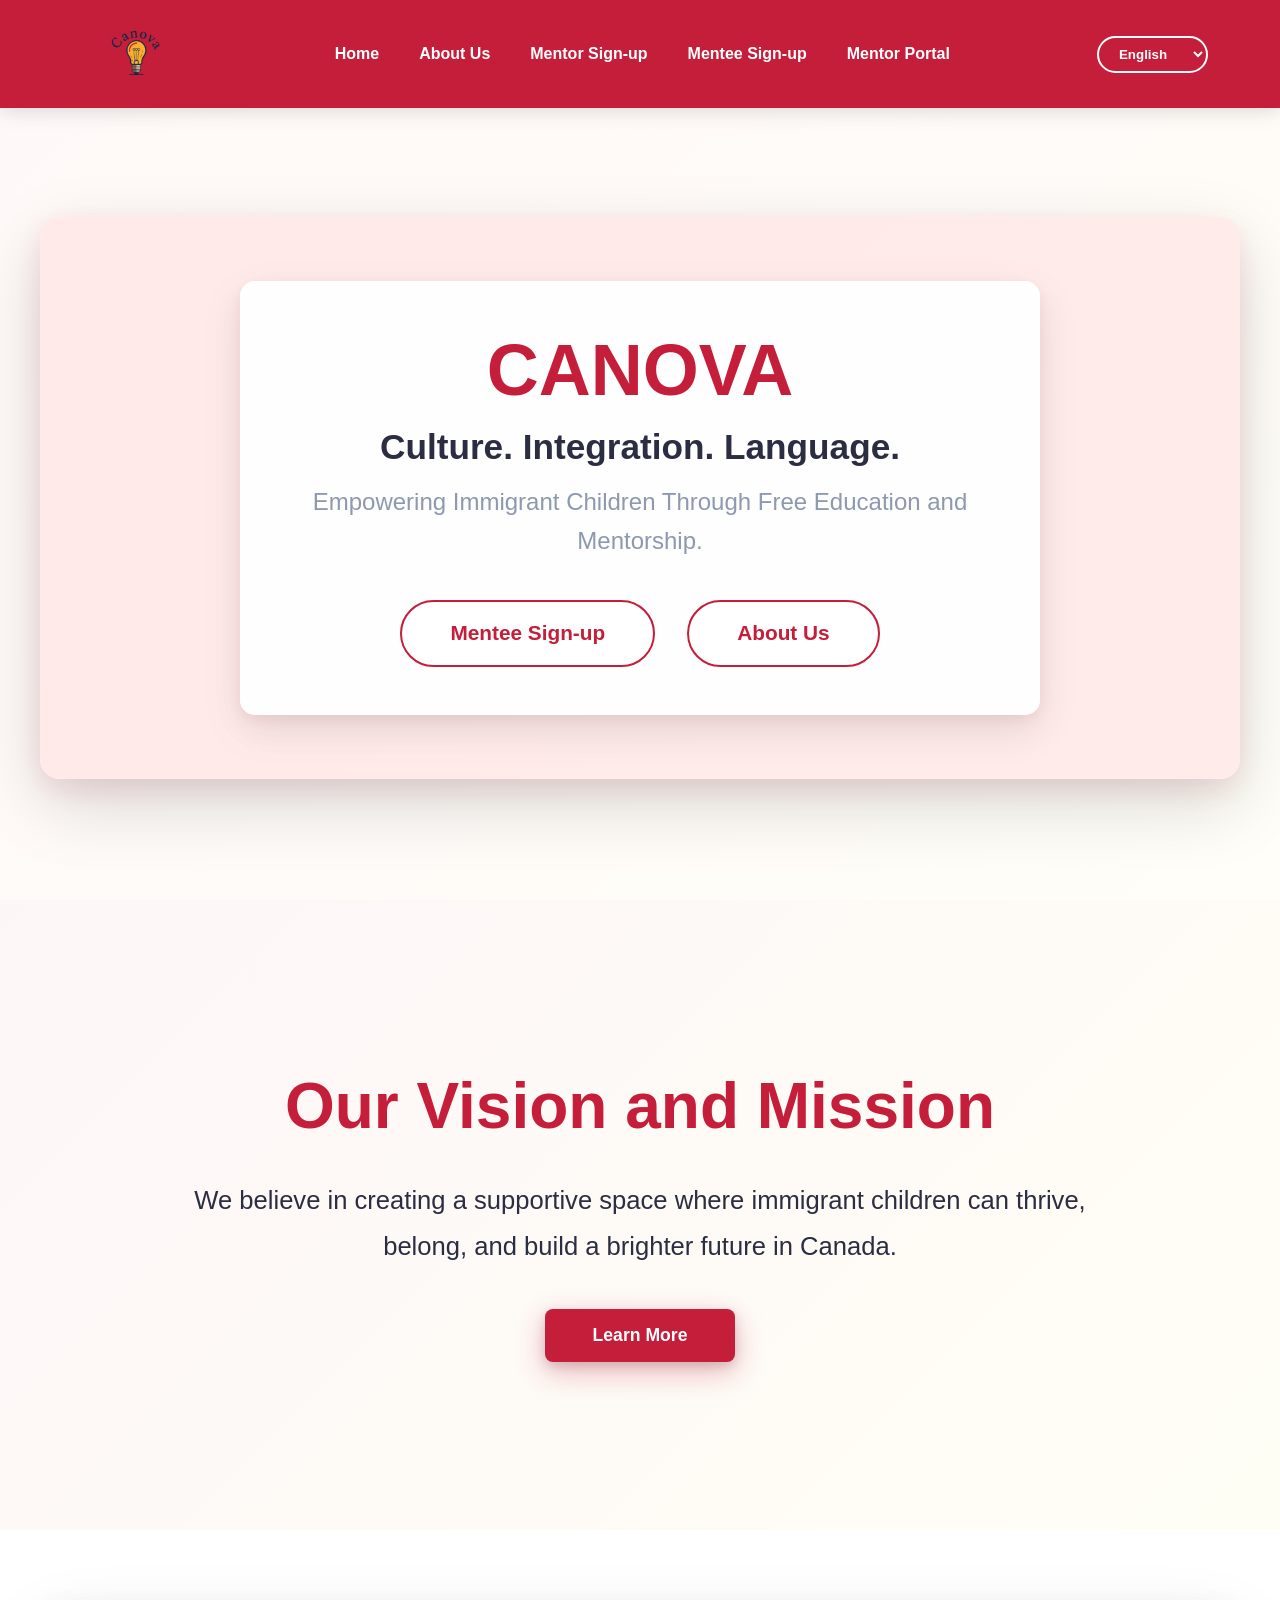
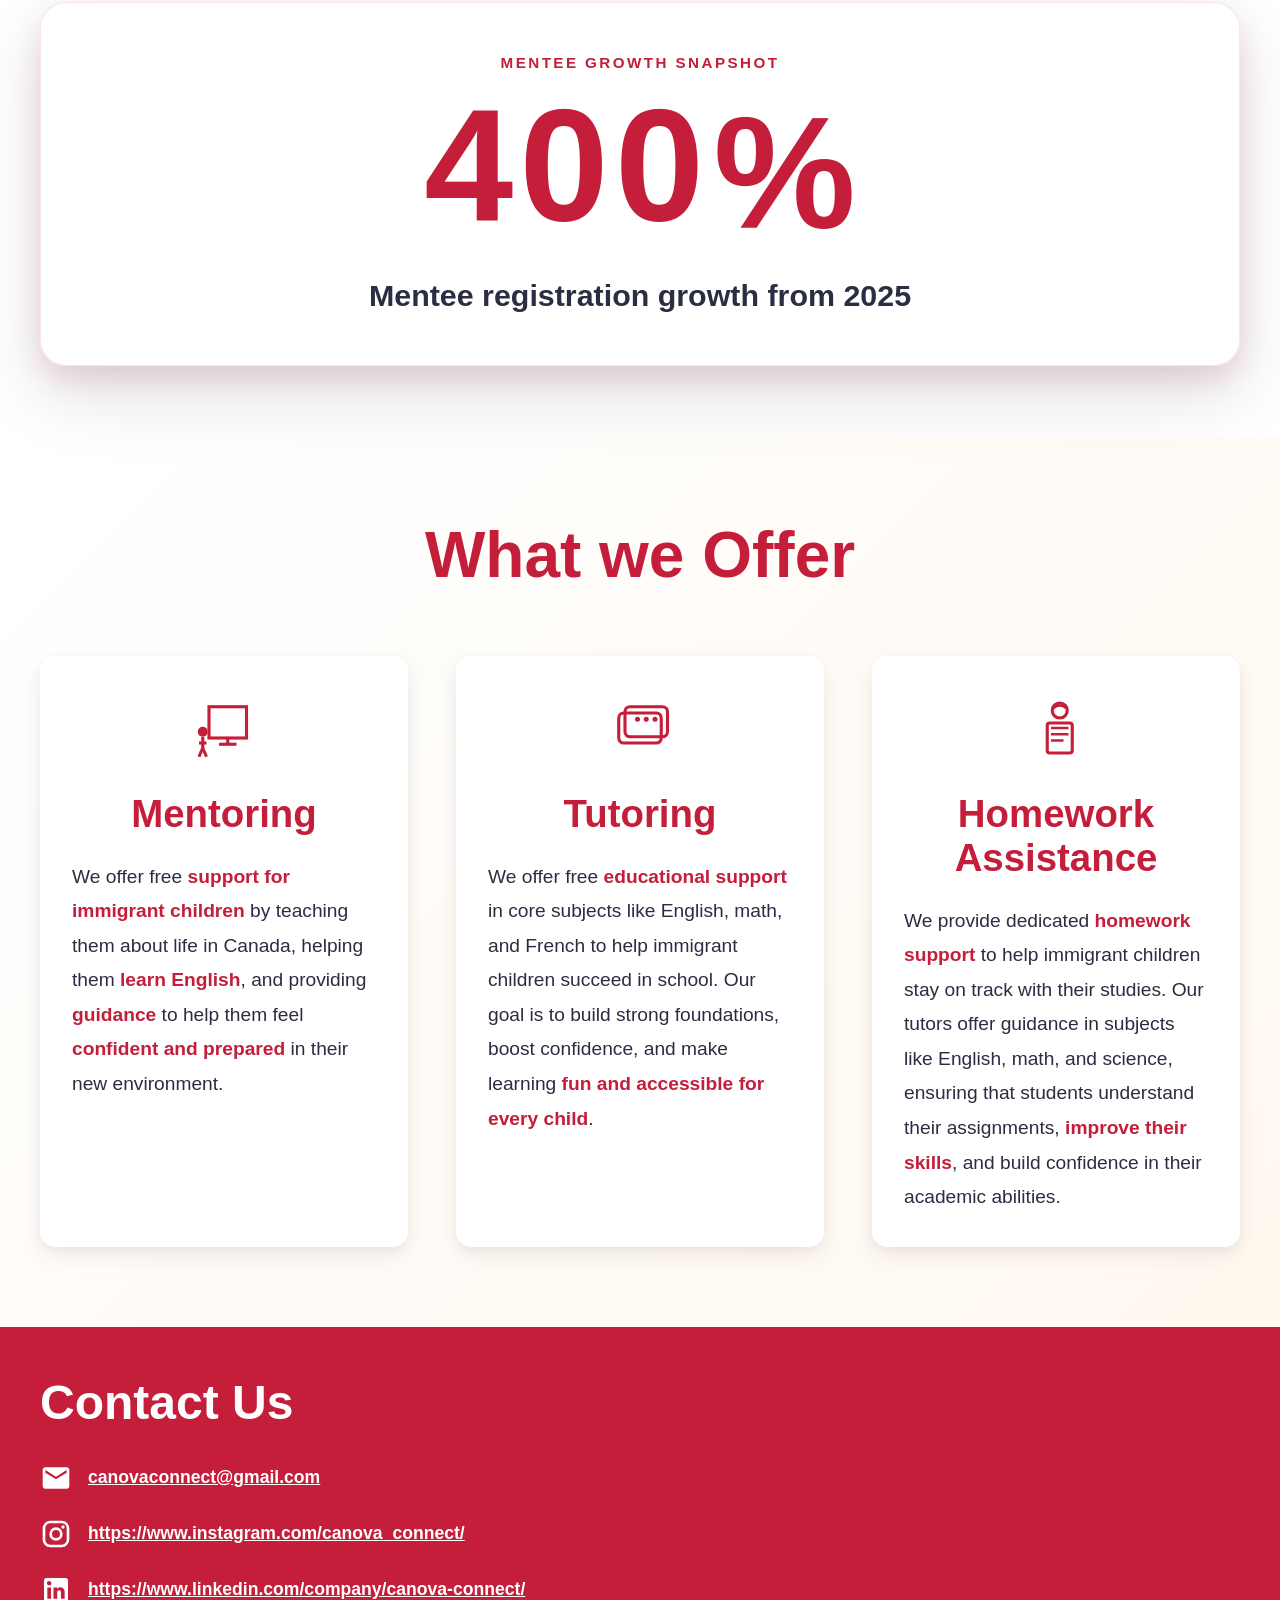
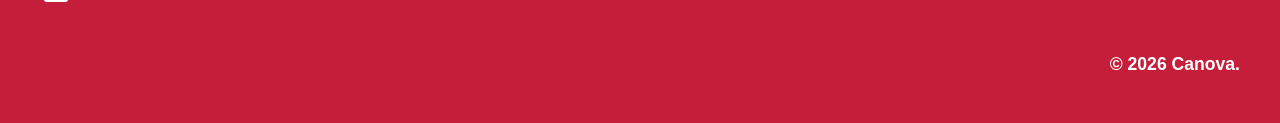
==== commit 2c6b5ae5: "Statistic Add" ====
--- a/index.html
+++ b/index.html
@@ -46,6 +46,31 @@
             <h2 class="vision-title">Our Vision and Mission</h2>
             <p class="vision-description">We believe in creating a supportive space where immigrant children can thrive, belong, and build a brighter future in Canada.</p>
             <button class="vision-btn">Learn More</button>
+        </div>
+    </section>
+
+    <section class="mentee-growth-hero growth-inline" aria-label="Mentee growth statistic">
+        <div class="growth-hero-inner">
+            <p class="mentee-growth-label">Mentee Growth Snapshot</p>
+            <h2 class="mentee-growth-number" id="menteeGrowthNumber" aria-label="400 percent growth">
+                <span class="slot-digit" data-final="4" aria-hidden="true">
+                    <span class="slot-reel">
+                        <span>0</span><span>1</span><span>2</span><span>3</span><span>4</span><span>5</span><span>6</span><span>7</span><span>8</span><span>9</span><span>4</span>
+                    </span>
+                </span>
+                <span class="slot-digit" data-final="0" aria-hidden="true">
+                    <span class="slot-reel">
+                        <span>0</span><span>1</span><span>2</span><span>3</span><span>4</span><span>5</span><span>6</span><span>7</span><span>8</span><span>9</span><span>0</span>
+                    </span>
+                </span>
+                <span class="slot-digit" data-final="0" aria-hidden="true">
+                    <span class="slot-reel">
+                        <span>0</span><span>1</span><span>2</span><span>3</span><span>4</span><span>5</span><span>6</span><span>7</span><span>8</span><span>9</span><span>0</span>
+                    </span>
+                </span>
+                <span class="slot-symbol" aria-hidden="true">%</span>
+            </h2>
+            <p class="mentee-growth-subtitle">Mentee registration growth from 2025</p>
         </div>
     </section>
 
--- a/styles.css
+++ b/styles.css
@@ -468,9 +468,129 @@
     text-align: left;
 }
 
+/* Mentee Growth Hero */
+.mentee-growth-hero {
+    margin-top: 98px;
+    min-height: calc(100vh - 98px);
+    padding: 3.5rem 2rem 3.5rem;
+    display: flex;
+    align-items: center;
+    justify-content: center;
+    background:
+        radial-gradient(circle at 15% 20%, rgba(255, 235, 0, 0.35), transparent 45%),
+        radial-gradient(circle at 80% 10%, rgba(196, 30, 58, 0.2), transparent 38%),
+        linear-gradient(145deg, #fff6f6 0%, #fffdf2 100%);
+}
+
+.mentee-growth-hero.growth-inline {
+    margin-top: 0;
+    min-height: auto;
+    padding: 4.5rem 2rem;
+    background: var(--canova-white);
+}
+
+.growth-hero-inner {
+    max-width: 1200px;
+    width: min(94vw, 1200px);
+    margin: 0 auto;
+    text-align: center;
+    padding: 3.2rem 2rem;
+    border-radius: 26px;
+    background: rgba(255, 255, 255, 0.86);
+    box-shadow: 0 28px 70px rgba(0, 0, 0, 0.13), 0 12px 28px rgba(196, 30, 58, 0.13);
+    border: 1px solid rgba(196, 30, 58, 0.12);
+}
+
+.mentee-growth-label {
+    text-transform: uppercase;
+    letter-spacing: 0.16em;
+    font-weight: 700;
+    color: var(--canova-red);
+    font-size: 0.95rem;
+    margin-bottom: 0.85rem;
+}
+
+.mentee-growth-number {
+    display: inline-flex;
+    align-items: center;
+    justify-content: center;
+    gap: 0.4rem;
+    margin: 0;
+    color: var(--canova-red);
+    font-size: clamp(5.8rem, 16vw, 10rem);
+    line-height: 1;
+}
+
+.slot-digit {
+    width: 1ch;
+    height: 1.1em;
+    overflow: hidden;
+    display: inline-flex;
+    justify-content: center;
+    border-radius: 0;
+    background: transparent;
+    box-shadow: none;
+}
+
+.slot-reel {
+    display: flex;
+    flex-direction: column;
+    transform: translateY(0);
+}
+
+.slot-reel span {
+    display: block;
+    height: 1.1em;
+    min-height: 1.1em;
+    font-weight: 800;
+}
+
+.slot-symbol {
+    font-weight: 800;
+    margin-left: 0.2rem;
+}
+
+.mentee-growth-subtitle {
+    margin-top: 1.1rem;
+    font-size: clamp(1.2rem, 2.4vw, 1.9rem);
+    color: var(--text-dark);
+    font-weight: 600;
+}
+
+.mentee-growth-hero.animate-slots .slot-digit[data-final="4"] .slot-reel {
+    animation: slotSpinToFour 1.3s cubic-bezier(0.19, 1, 0.22, 1) forwards;
+}
+
+.mentee-growth-hero.animate-slots .slot-digit[data-final="0"]:nth-of-type(2) .slot-reel {
+    animation: slotSpinToZero 1.6s cubic-bezier(0.19, 1, 0.22, 1) forwards;
+}
+
+.mentee-growth-hero.animate-slots .slot-digit[data-final="0"]:nth-of-type(3) .slot-reel {
+    animation: slotSpinToZero 1.85s cubic-bezier(0.19, 1, 0.22, 1) forwards;
+}
+
+@keyframes slotSpinToFour {
+    from {
+        transform: translateY(0);
+    }
+    to {
+        transform: translateY(-11em);
+    }
+}
+
+@keyframes slotSpinToZero {
+    from {
+        transform: translateY(0);
+    }
+    to {
+        transform: translateY(-11em);
+    }
+}
+
 /* Mentee Sign-up Section */
 .mentee-signup {
-    padding: 5rem 2rem;
+    min-height: 80vh;
+    padding: 12rem 2rem 5rem;
     background: linear-gradient(135deg, #FFFBF5 0%, #FFF5F5 100%);
 }
 
@@ -1256,10 +1376,39 @@
     .about-description {
         font-size: 1rem;
     }
+
+    .mentee-growth-hero {
+        margin-top: 76px;
+        min-height: calc(100vh - 76px);
+        padding: 1.5rem 1rem 2rem;
+    }
+
+    .growth-hero-inner {
+        width: 100%;
+        padding: 2.2rem 1rem;
+        border-radius: 20px;
+    }
+
+    .mentee-growth-label {
+        font-size: 0.75rem;
+        letter-spacing: 0.12em;
+    }
+
+    .mentee-growth-number {
+        font-size: clamp(4.4rem, 24vw, 7rem);
+    }
+
+    .mentee-growth-subtitle {
+        font-size: clamp(1.05rem, 4.2vw, 1.35rem);
+    }
     
     .mentee-content {
         grid-template-columns: 1fr;
         gap: 2rem;
+    }
+
+    .mentee-signup {
+        padding: 8rem 1.25rem 4rem;
     }
     
     .mentee-title {
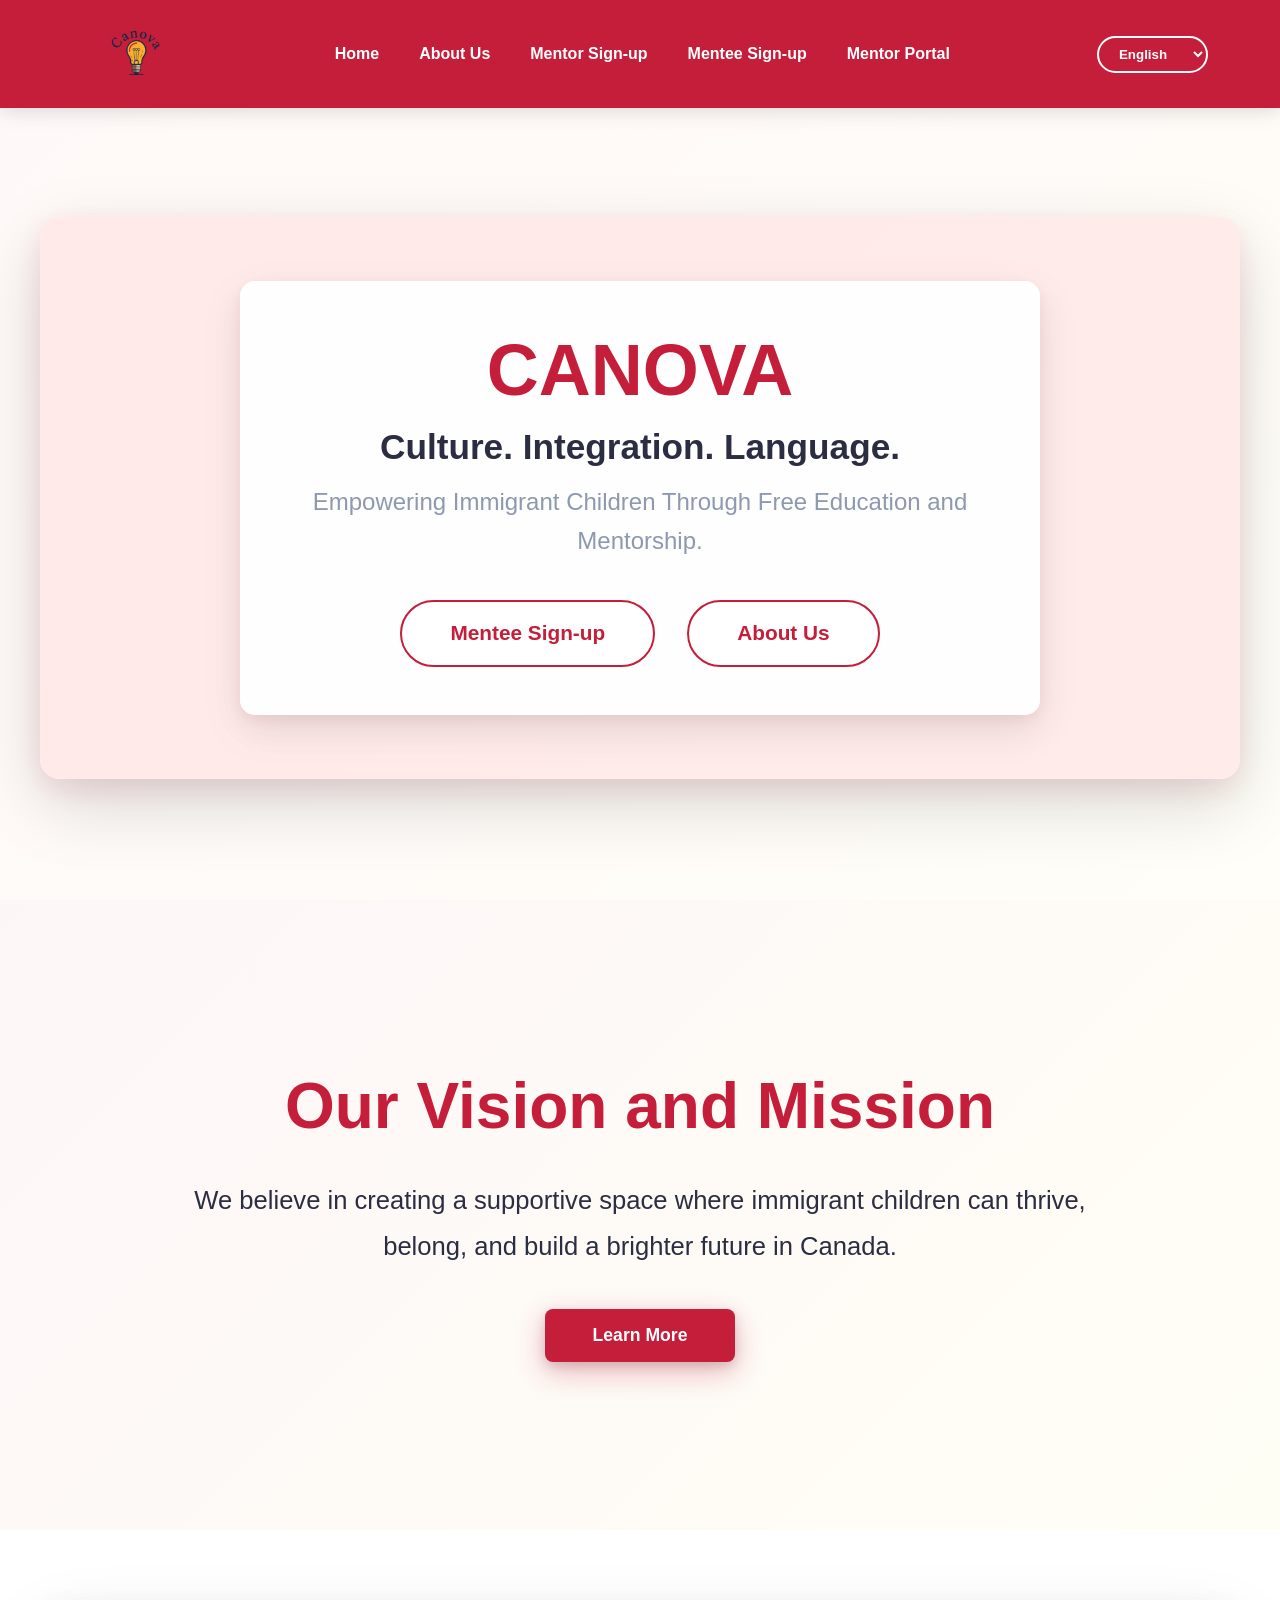
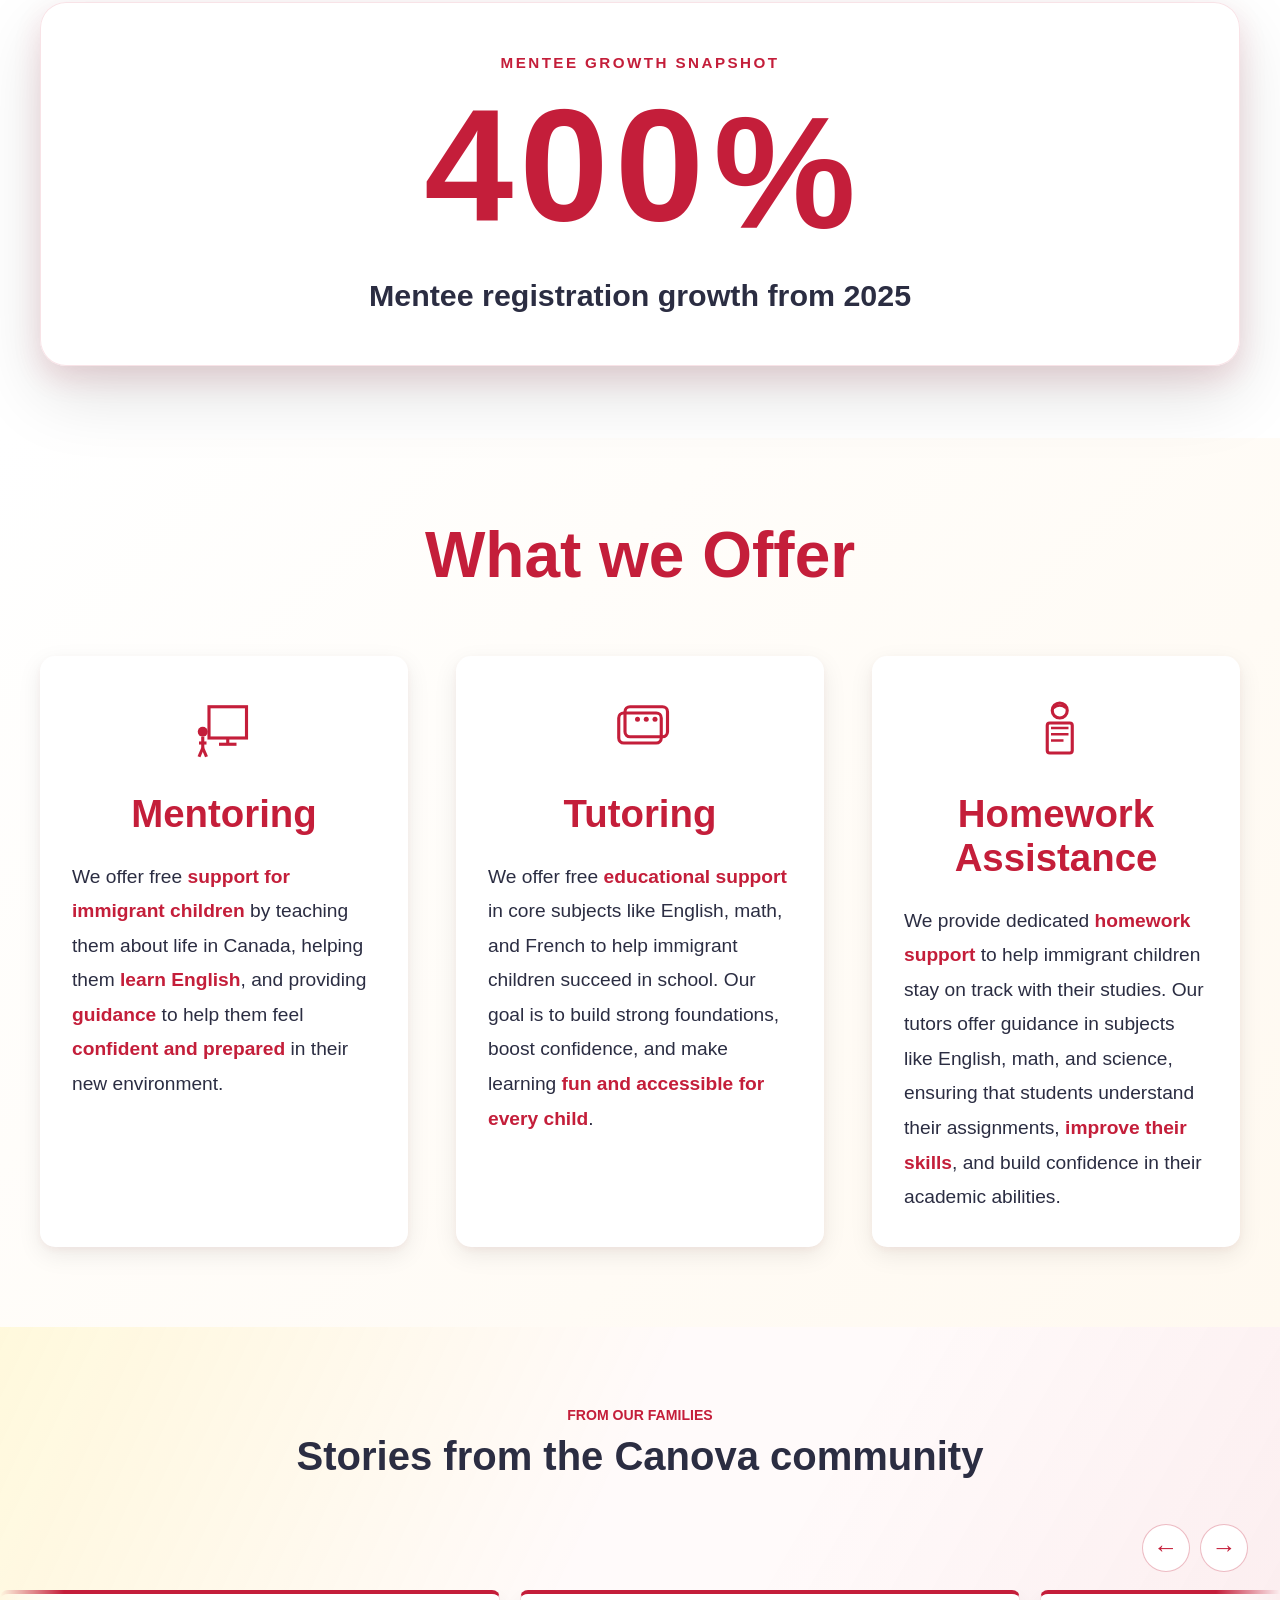
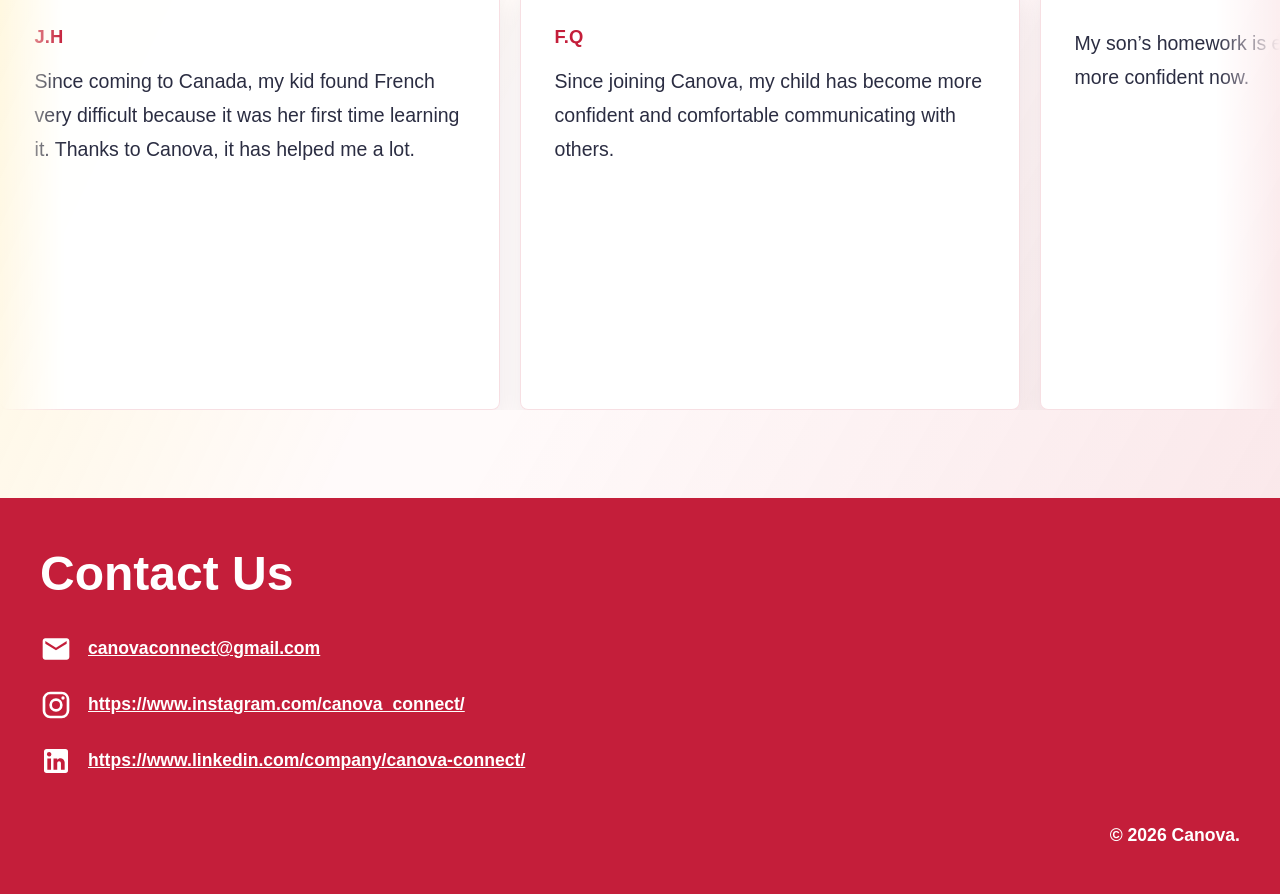
==== commit c06e83dc: "Added revivews page" ====
--- a/index.html
+++ b/index.html
@@ -125,6 +125,73 @@
         </div>
     </section>
 
+    <section class="reviews" aria-labelledby="reviews-title">
+        <div class="reviews-heading">
+            <p class="reviews-eyebrow">From our families</p>
+            <h2 class="reviews-title" id="reviews-title">Stories from the Canova community</h2>
+        </div>
+        <div class="reviews-controls" aria-label="Review controls">
+            <button class="reviews-scroll-btn" type="button" data-review-direction="left" aria-label="Scroll reviews left" title="Scroll reviews left">
+                <span aria-hidden="true">&#8592;</span>
+            </button>
+            <button class="reviews-scroll-btn" type="button" data-review-direction="right" aria-label="Scroll reviews right" title="Scroll reviews right">
+                <span aria-hidden="true">&#8594;</span>
+            </button>
+        </div>
+        <div class="reviews-window" role="region" aria-label="Family reviews" tabindex="0">
+            <div class="reviews-track">
+                <div class="reviews-group">
+                    <article class="review-card">
+                        <span class="review-initials">J.H</span>
+                        <blockquote>Since coming to Canada, my kid found French very difficult because it was her first time learning it. Thanks to Canova, it has helped me a lot.</blockquote>
+                    </article>
+                    <article class="review-card">
+                        <span class="review-initials">F.Q</span>
+                        <blockquote>Since joining Canova, my child has become more confident and comfortable communicating with others.</blockquote>
+                    </article>
+                    <article class="review-card">
+                        <blockquote>My son’s homework is easily done. And he is more confident now.</blockquote>
+                    </article>
+                    <article class="review-card">
+                        <span class="review-initials">T.P</span>
+                        <blockquote>Since beginning Canova, my child has shown noticeable improvement in reading, listening, and speaking English. He can understand spoken English more easily and participate in conversations with greater fluency. In addition, Canova has helped him complete homework and school assignments.</blockquote>
+                    </article>
+                    <article class="review-card">
+                        <blockquote>My child has shared many things with her mentor, who is a very patient and kind teacher, always responding positively.</blockquote>
+                    </article>
+                    <article class="review-card">
+                        <span class="review-initials">W.P</span>
+                        <blockquote>My child’s mentor provides guidance with great patience and professionalism. My child has made significant progress in reading and listening this semester. He is becoming more accustomed to the new environment and more confident communicating with his classmates.</blockquote>
+                    </article>
+                </div>
+                <div class="reviews-group" aria-hidden="true">
+                    <article class="review-card">
+                        <span class="review-initials">J.H</span>
+                        <blockquote>Since coming to Canada, my kid found French very difficult because it was her first time learning it. Thanks to Canova, it has helped me a lot.</blockquote>
+                    </article>
+                    <article class="review-card">
+                        <span class="review-initials">F.Q</span>
+                        <blockquote>Since joining Canova, my child has become more confident and comfortable communicating with others.</blockquote>
+                    </article>
+                    <article class="review-card">
+                        <blockquote>My son’s homework is easily done. And he is more confident now.</blockquote>
+                    </article>
+                    <article class="review-card">
+                        <span class="review-initials">T.P</span>
+                        <blockquote>Since beginning Canova, my child has shown noticeable improvement in reading, listening, and speaking English. He can understand spoken English more easily and participate in conversations with greater fluency. In addition, Canova has helped him complete homework and school assignments.</blockquote>
+                    </article>
+                    <article class="review-card">
+                        <blockquote>My child has shared many things with her mentor, who is a very patient and kind teacher, always responding positively.</blockquote>
+                    </article>
+                    <article class="review-card">
+                        <span class="review-initials">W.P</span>
+                        <blockquote>My child’s mentor provides guidance with great patience and professionalism. My child has made significant progress in reading and listening this semester. He is becoming more accustomed to the new environment and more confident communicating with his classmates.</blockquote>
+                    </article>
+                </div>
+            </div>
+        </div>
+    </section>
+
     <footer class="footer">
         <div class="footer-content">
             <h2 class="footer-title">Contact Us</h2>
--- a/styles.css
+++ b/styles.css
@@ -397,6 +397,165 @@
     font-weight: 600;
 }
 
+/* Family Reviews */
+.reviews {
+    padding: 5rem 0 5.5rem;
+    overflow: hidden;
+    background:
+        linear-gradient(115deg, rgba(255, 235, 0, 0.12), transparent 42%),
+        linear-gradient(300deg, rgba(196, 30, 58, 0.08), transparent 48%),
+        #fffafa;
+}
+
+.reviews-heading {
+    max-width: 1200px;
+    margin: 0 auto 2.75rem;
+    padding: 0 2rem;
+    text-align: center;
+}
+
+.reviews-eyebrow {
+    margin-bottom: 0.6rem;
+    color: var(--canova-red);
+    font-size: 0.88rem;
+    font-weight: 800;
+    text-transform: uppercase;
+}
+
+.reviews-title {
+    color: var(--text-dark);
+    font-size: 2.5rem;
+    line-height: 1.2;
+}
+
+.reviews-window {
+    width: 100%;
+    overflow-x: auto;
+    overflow-y: hidden;
+    scroll-behavior: smooth;
+    scrollbar-color: var(--canova-red) rgba(196, 30, 58, 0.12);
+    scrollbar-width: thin;
+    mask-image: linear-gradient(to right, transparent, #000 5%, #000 95%, transparent);
+}
+
+.reviews-controls {
+    display: flex;
+    justify-content: flex-end;
+    gap: 0.65rem;
+    max-width: 1400px;
+    margin: 0 auto 1.1rem;
+    padding: 0 2rem;
+}
+
+.reviews-scroll-btn {
+    display: grid;
+    place-items: center;
+    width: 48px;
+    aspect-ratio: 1;
+    border: 1px solid rgba(196, 30, 58, 0.3);
+    border-radius: 50%;
+    background: #fff;
+    color: var(--canova-red);
+    font-size: 1.55rem;
+    line-height: 1;
+    cursor: pointer;
+}
+
+.reviews-scroll-btn:hover,
+.reviews-scroll-btn:focus-visible {
+    background: var(--canova-red);
+    color: #fff;
+}
+
+.reviews-scroll-btn:focus-visible,
+.reviews-window:focus-visible {
+    outline: 3px solid rgba(196, 30, 58, 0.45);
+    outline-offset: 3px;
+}
+
+.reviews-track {
+    display: flex;
+    width: max-content;
+    animation: reviews-conveyor 72s linear infinite;
+}
+
+.reviews-window:hover .reviews-track,
+.reviews-window:focus-within .reviews-track {
+    animation-play-state: paused;
+}
+
+.reviews-group {
+    display: flex;
+    flex: 0 0 auto;
+    gap: 1.25rem;
+    padding-right: 1.25rem;
+}
+
+.review-card {
+    position: relative;
+    display: flex;
+    flex: 0 0 500px;
+    flex-direction: column;
+    min-height: 420px;
+    padding: 2rem 2.1rem;
+    border: 1px solid rgba(196, 30, 58, 0.14);
+    border-top: 4px solid var(--canova-red);
+    border-radius: 8px;
+    background: rgba(255, 255, 255, 0.96);
+    box-shadow: 0 10px 26px rgba(43, 45, 66, 0.08);
+}
+
+.review-initials {
+    align-self: flex-start;
+    margin-bottom: 1rem;
+    color: var(--canova-red);
+    font-size: 1.15rem;
+    font-weight: 800;
+}
+
+.review-card blockquote {
+    color: var(--text-dark);
+    font-size: 1.22rem;
+    line-height: 1.75;
+}
+
+@media (max-width: 768px) {
+    .reviews-controls {
+        padding: 0 1rem;
+    }
+
+    .reviews-scroll-btn {
+        width: 44px;
+    }
+
+    .review-card {
+        flex-basis: min(88vw, 500px);
+        min-height: 400px;
+        padding: 1.7rem;
+    }
+
+    .review-card blockquote {
+        font-size: 1.1rem;
+    }
+}
+
+@keyframes reviews-conveyor {
+    to {
+        transform: translateX(-50%);
+    }
+}
+
+@media (prefers-reduced-motion: reduce) {
+    .reviews-track {
+        animation: none;
+    }
+
+    .reviews-window {
+        overflow-x: auto;
+        mask-image: none;
+    }
+}
+
 /* About Section */
 .about {
     padding: 5rem 2rem;
@@ -910,6 +1069,228 @@
     width: 100%;
     height: auto;
     display: block;
+}
+
+/* Mentor Dashboard */
+.dashboard-page {
+    background: linear-gradient(180deg, #fffaf7 0%, #ffffff 100%);
+    min-height: 100vh;
+}
+
+.dashboard-header {
+    background: linear-gradient(135deg, var(--canova-red), #9f1630);
+    padding: 1.5rem 2rem 1.25rem;
+    box-shadow: 0 10px 30px rgba(196, 30, 58, 0.2);
+}
+
+.dashboard-header-inner {
+    max-width: 1200px;
+    margin: 0 auto;
+    display: flex;
+    align-items: center;
+    justify-content: space-between;
+    gap: 1.5rem;
+}
+
+.dashboard-header .navbar-logo {
+    height: 46px;
+    margin-left: 0;
+}
+
+.dashboard-user {
+    flex: 1;
+    color: white;
+}
+
+.dashboard-user .welcome-label {
+    display: block;
+    font-size: 0.8rem;
+    font-weight: 700;
+    letter-spacing: 0.12em;
+    text-transform: uppercase;
+    opacity: 0.8;
+    margin-bottom: 0.25rem;
+}
+
+.dashboard-user h1 {
+    margin: 0;
+    font-size: clamp(1.8rem, 3vw, 2.6rem);
+    line-height: 1.2;
+}
+
+.logout-btn {
+    border: 1px solid rgba(255, 255, 255, 0.4);
+    background: rgba(255, 255, 255, 0.08);
+    color: white;
+    padding: 0.8rem 1.3rem;
+    border-radius: 999px;
+    cursor: pointer;
+    font-weight: 700;
+    transition: all 0.2s ease;
+}
+
+.logout-btn:hover {
+    background: rgba(255, 255, 255, 0.14);
+}
+
+.dashboard-shell {
+    max-width: 1200px;
+    margin: 0 auto;
+    padding: 2rem 2rem 4rem;
+}
+
+.dashboard-summary {
+    display: grid;
+    grid-template-columns: repeat(3, minmax(0, 1fr));
+    gap: 1.5rem;
+    margin-bottom: 2rem;
+}
+
+.summary-card {
+    background: white;
+    border: 1px solid rgba(196, 30, 58, 0.08);
+    border-radius: 18px;
+    padding: 1.5rem;
+    box-shadow: 0 12px 30px rgba(15, 23, 42, 0.06);
+}
+
+.summary-card .card-label {
+    display: block;
+    font-size: 0.8rem;
+    font-weight: 700;
+    letter-spacing: 0.08em;
+    text-transform: uppercase;
+    color: var(--text-light);
+    margin-bottom: 0.8rem;
+}
+
+.summary-card .card-value {
+    display: block;
+    font-size: 2.2rem;
+    font-weight: 800;
+    color: var(--canova-red);
+}
+
+.summary-card .card-note {
+    margin-top: 0.5rem;
+    color: var(--text-light);
+    font-size: 0.95rem;
+}
+
+.dashboard-grid {
+    display: grid;
+    grid-template-columns: 1.5fr 1fr;
+    gap: 1.5rem;
+    margin-bottom: 1.5rem;
+}
+
+.dashboard-panel {
+    background: white;
+    border-radius: 18px;
+    border: 1px solid rgba(196, 30, 58, 0.08);
+    box-shadow: 0 12px 30px rgba(15, 23, 42, 0.06);
+    padding: 1.5rem;
+}
+
+.dashboard-panel h2 {
+    margin-top: 0;
+    margin-bottom: 1.2rem;
+    color: var(--canova-red);
+    font-size: 1.7rem;
+}
+
+.resource-list {
+    display: grid;
+    gap: 1rem;
+}
+
+.resource-item {
+    background: #fff8f8;
+    border: 1px solid rgba(196, 30, 58, 0.08);
+    border-radius: 12px;
+    padding: 1rem 1.1rem;
+}
+
+.resource-item h3 {
+    margin: 0 0 0.45rem;
+    font-size: 1.15rem;
+    color: var(--text-dark);
+}
+
+.resource-item p {
+    margin: 0;
+    color: var(--text-light);
+    line-height: 1.5;
+}
+
+.checklist {
+    list-style: none;
+    padding: 0;
+    margin: 0;
+    display: grid;
+    gap: 0.9rem;
+}
+
+.checklist li {
+    display: flex;
+    align-items: flex-start;
+    gap: 0.75rem;
+    background: #fdf6f7;
+    border-radius: 10px;
+    padding: 0.8rem 0.9rem;
+    color: var(--text-dark);
+    line-height: 1.5;
+}
+
+.checklist li::before {
+    content: "✓";
+    display: inline-flex;
+    align-items: center;
+    justify-content: center;
+    width: 1.6rem;
+    height: 1.6rem;
+    border-radius: 50%;
+    background: rgba(196, 30, 58, 0.12);
+    color: var(--canova-red);
+    font-weight: 700;
+    flex-shrink: 0;
+}
+
+.quick-actions {
+    display: flex;
+    flex-wrap: wrap;
+    gap: 1rem;
+    align-items: center;
+}
+
+.action-link,
+.action-btn {
+    display: inline-flex;
+    align-items: center;
+    justify-content: center;
+    text-decoration: none;
+    border-radius: 999px;
+    padding: 0.9rem 1.3rem;
+    font-weight: 700;
+    transition: all 0.2s ease;
+    cursor: pointer;
+}
+
+.action-link {
+    background: rgba(196, 30, 58, 0.08);
+    color: var(--canova-red);
+}
+
+.action-btn {
+    border: none;
+    background: var(--canova-red);
+    color: white;
+    box-shadow: 0 10px 25px rgba(196, 30, 58, 0.25);
+}
+
+.action-link:hover,
+.action-btn:hover {
+    transform: translateY(-2px);
 }
 
 /* Password Modal */
@@ -1091,7 +1472,7 @@
     justify-content: center;
     gap: 3rem;
     margin-bottom: 3rem;
-    flex-wrap: nowrap;
+    flex-wrap: wrap;
     opacity: 0;
     transform: translateY(30px);
     transition: opacity 0.8s ease, transform 0.8s ease;
@@ -1102,8 +1483,8 @@
     transform: translateY(0);
 }
 
-.team-row-centered {
-    max-width: 1200px;
+.team-row-three {
+    max-width: 980px;
     margin: 0 auto 3rem;
 }
 
@@ -1492,6 +1873,35 @@
     .portal-btn {
         width: 100%;
     }
+
+    .dashboard-header {
+        padding: 1.2rem 1rem 1rem;
+    }
+
+    .dashboard-header-inner {
+        flex-wrap: wrap;
+        justify-content: center;
+        text-align: center;
+    }
+
+    .dashboard-shell {
+        padding: 1.25rem 1rem 3rem;
+    }
+
+    .dashboard-summary,
+    .dashboard-grid {
+        grid-template-columns: 1fr;
+    }
+
+    .quick-actions {
+        flex-direction: column;
+        align-items: stretch;
+    }
+
+    .action-link,
+    .action-btn {
+        width: 100%;
+    }
     
     .team-title {
         font-size: 2.5rem;
